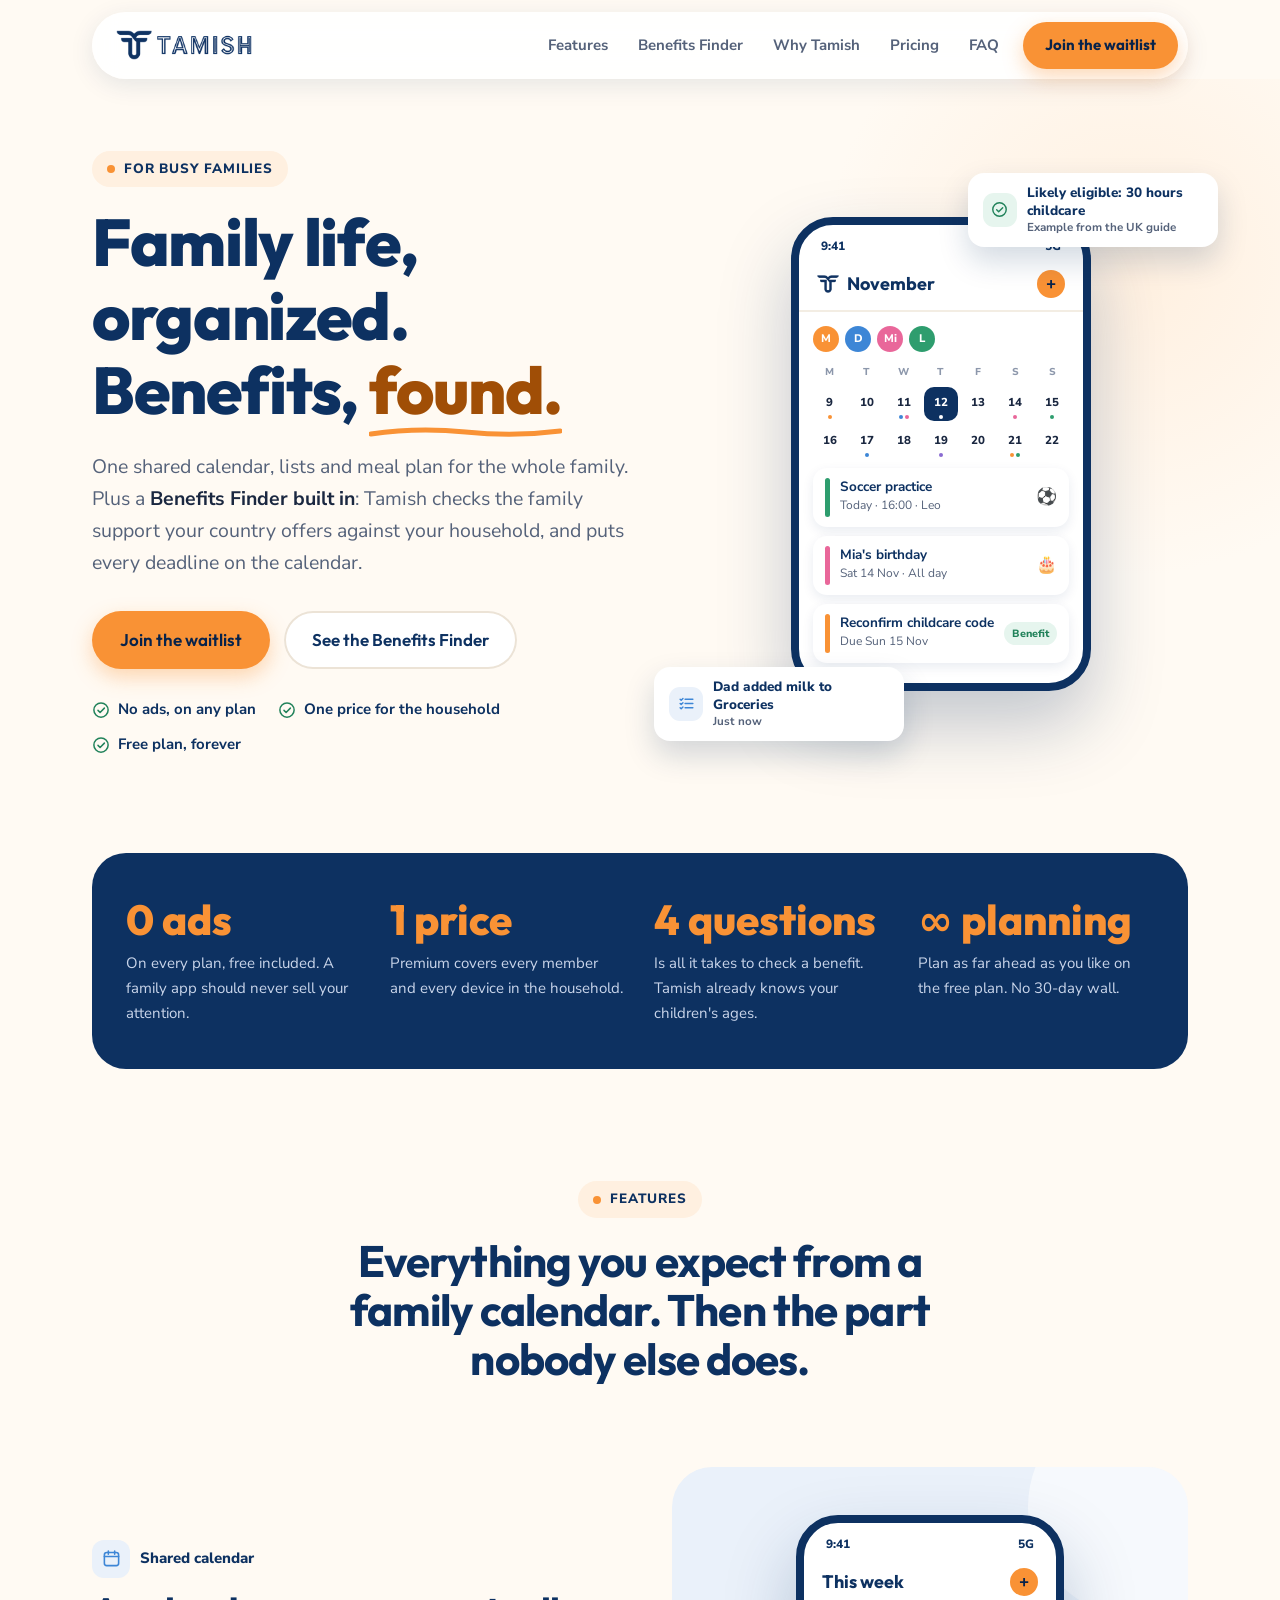
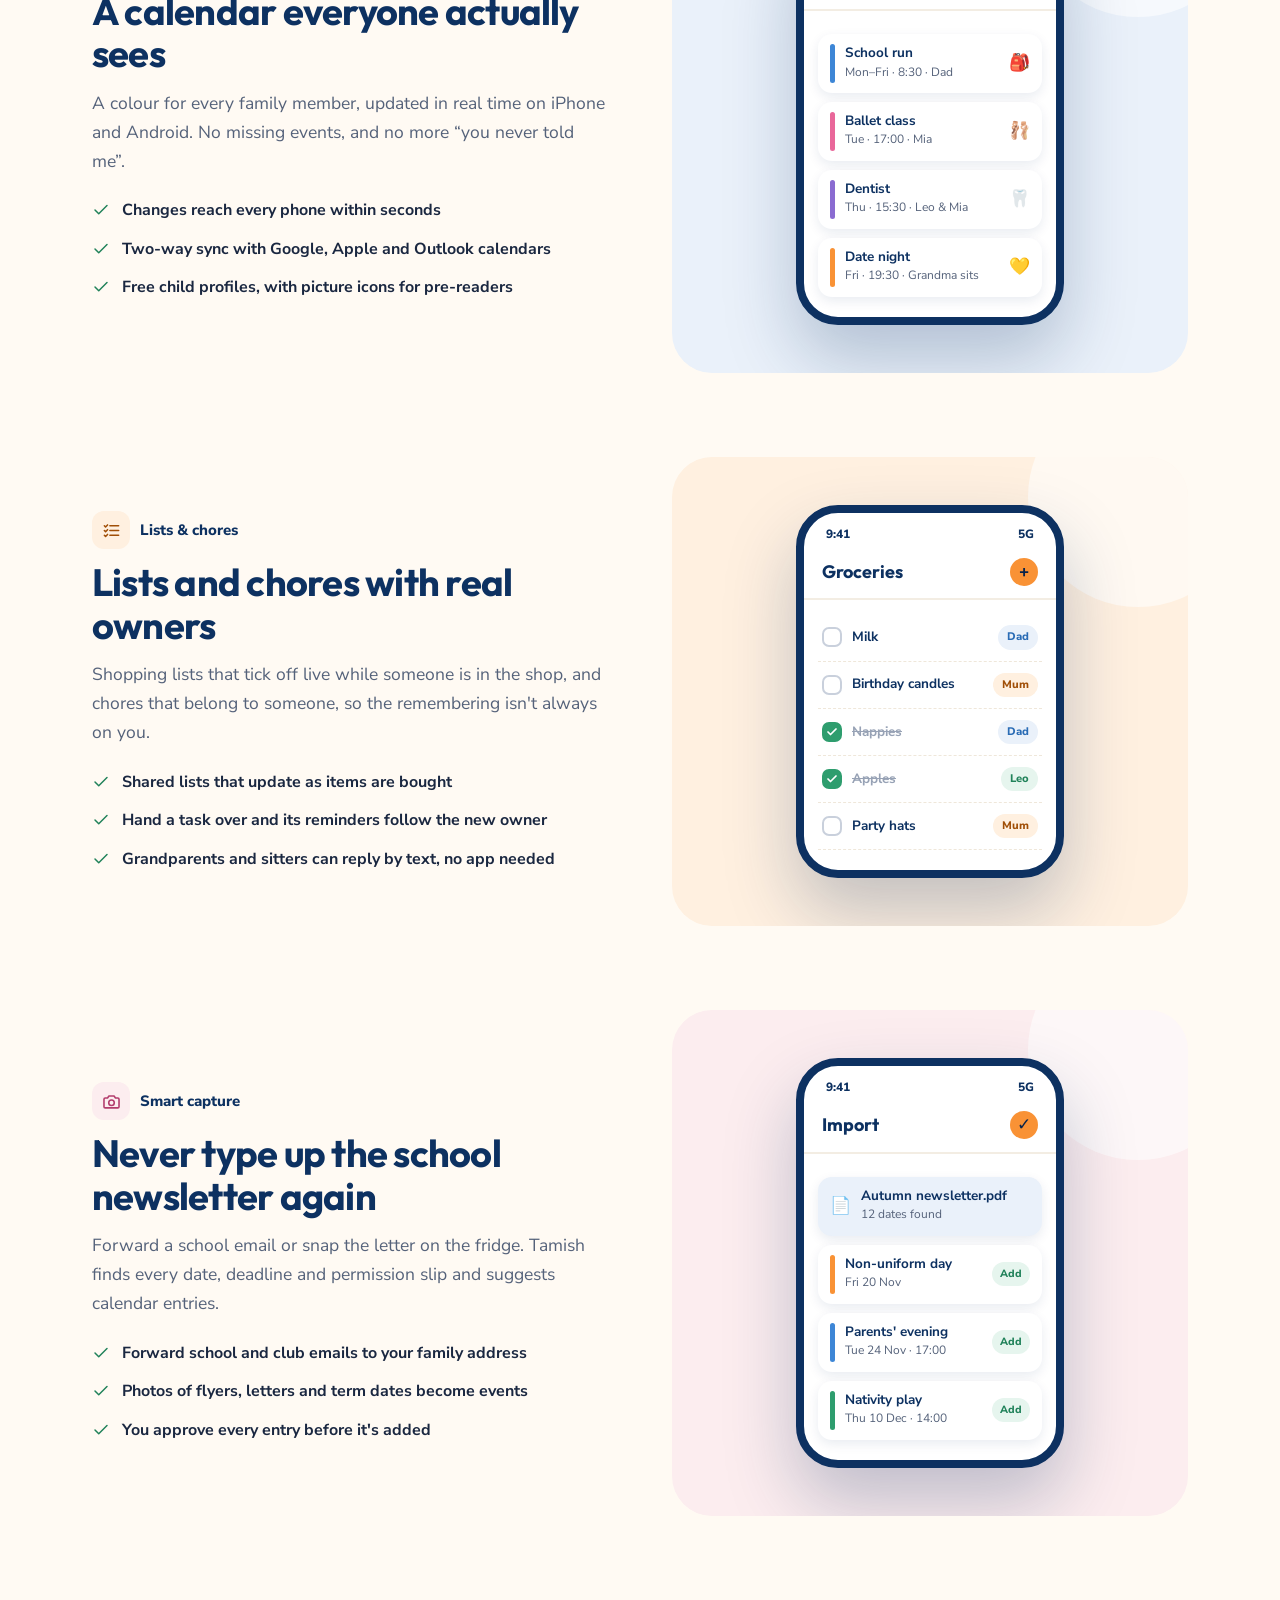
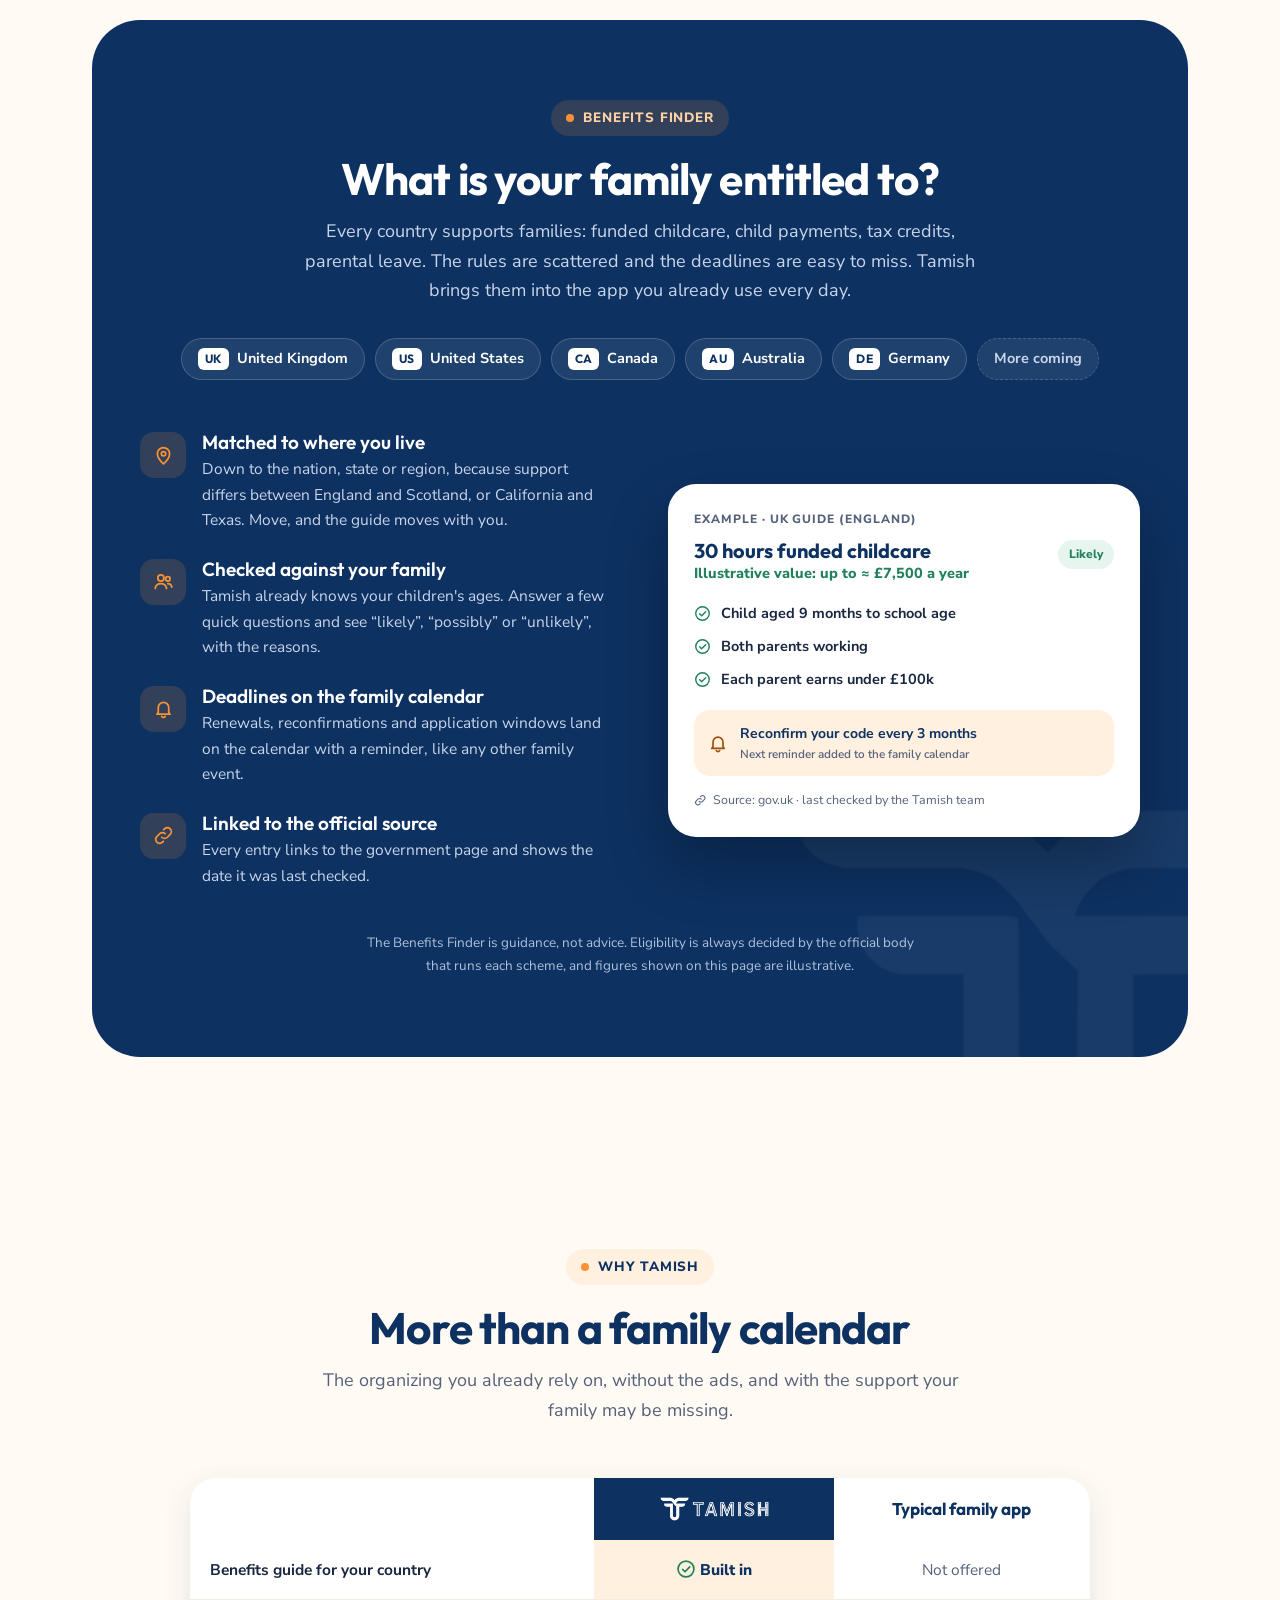
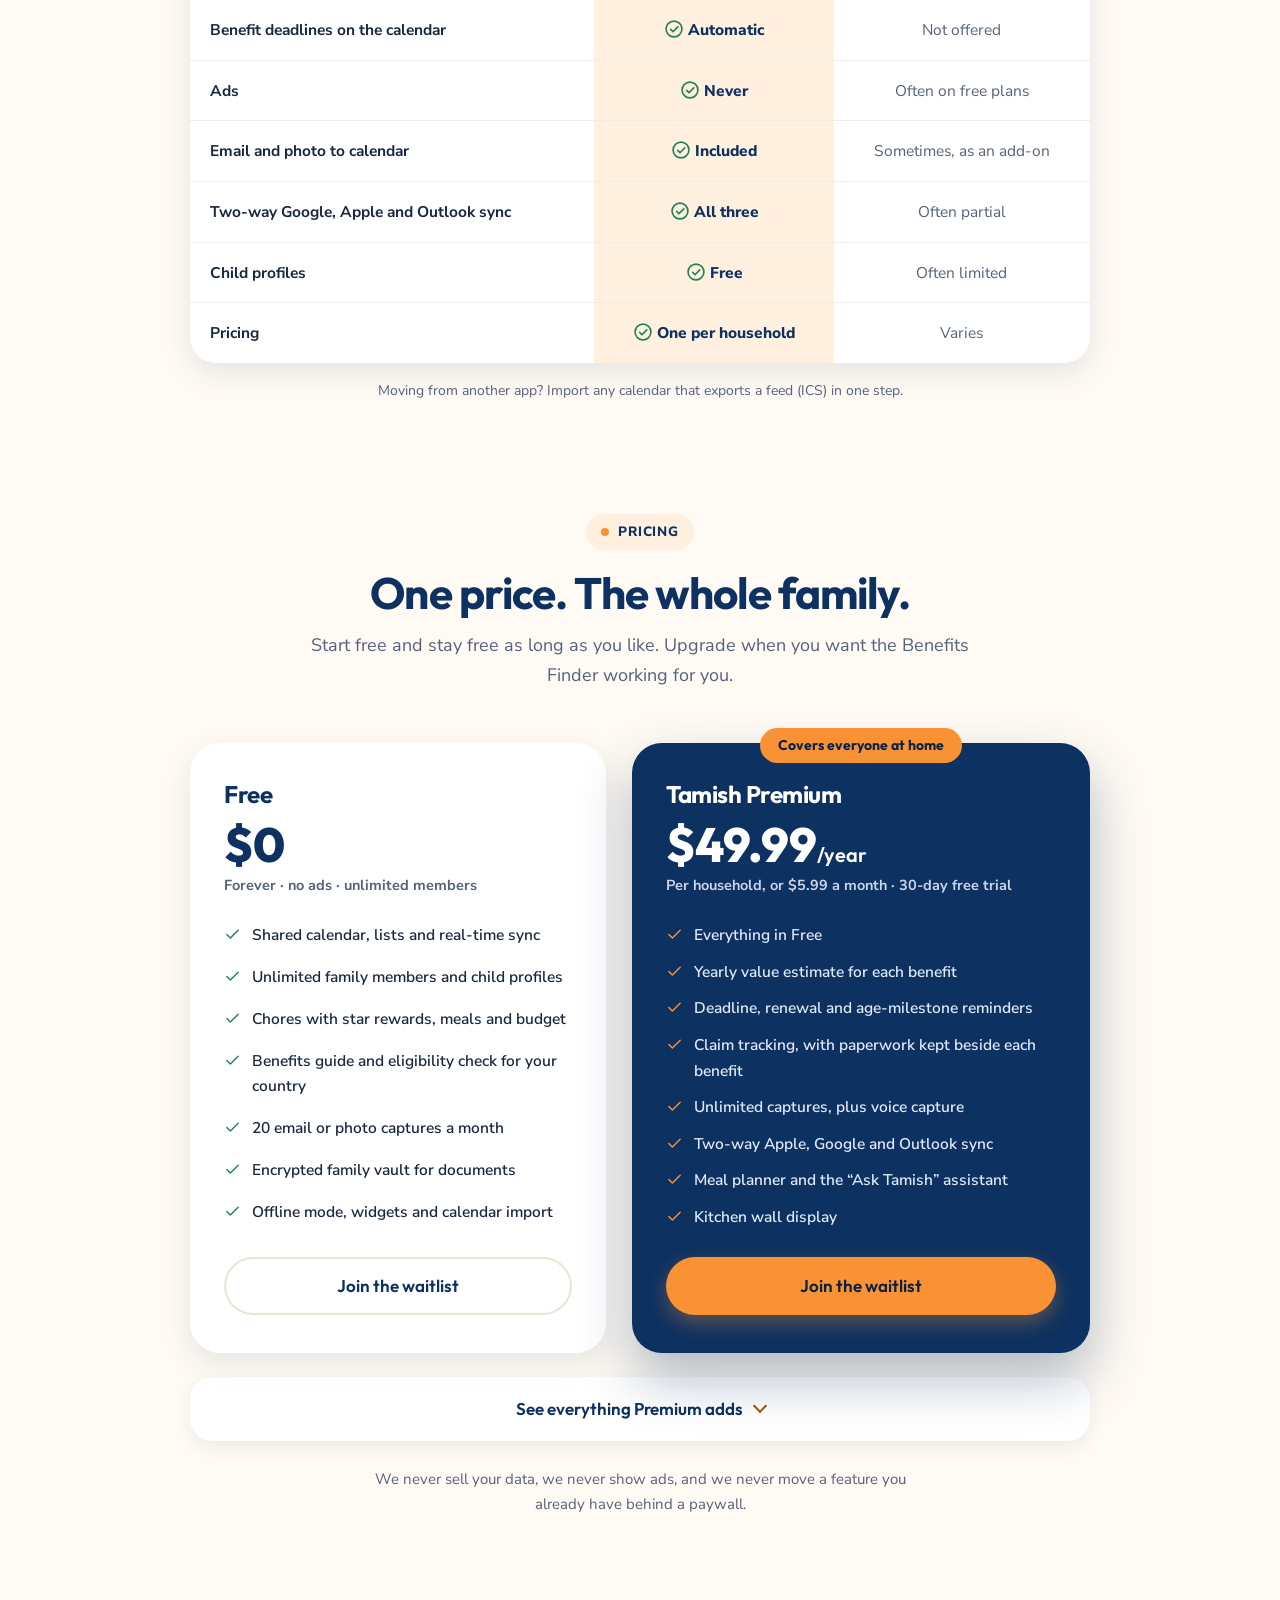
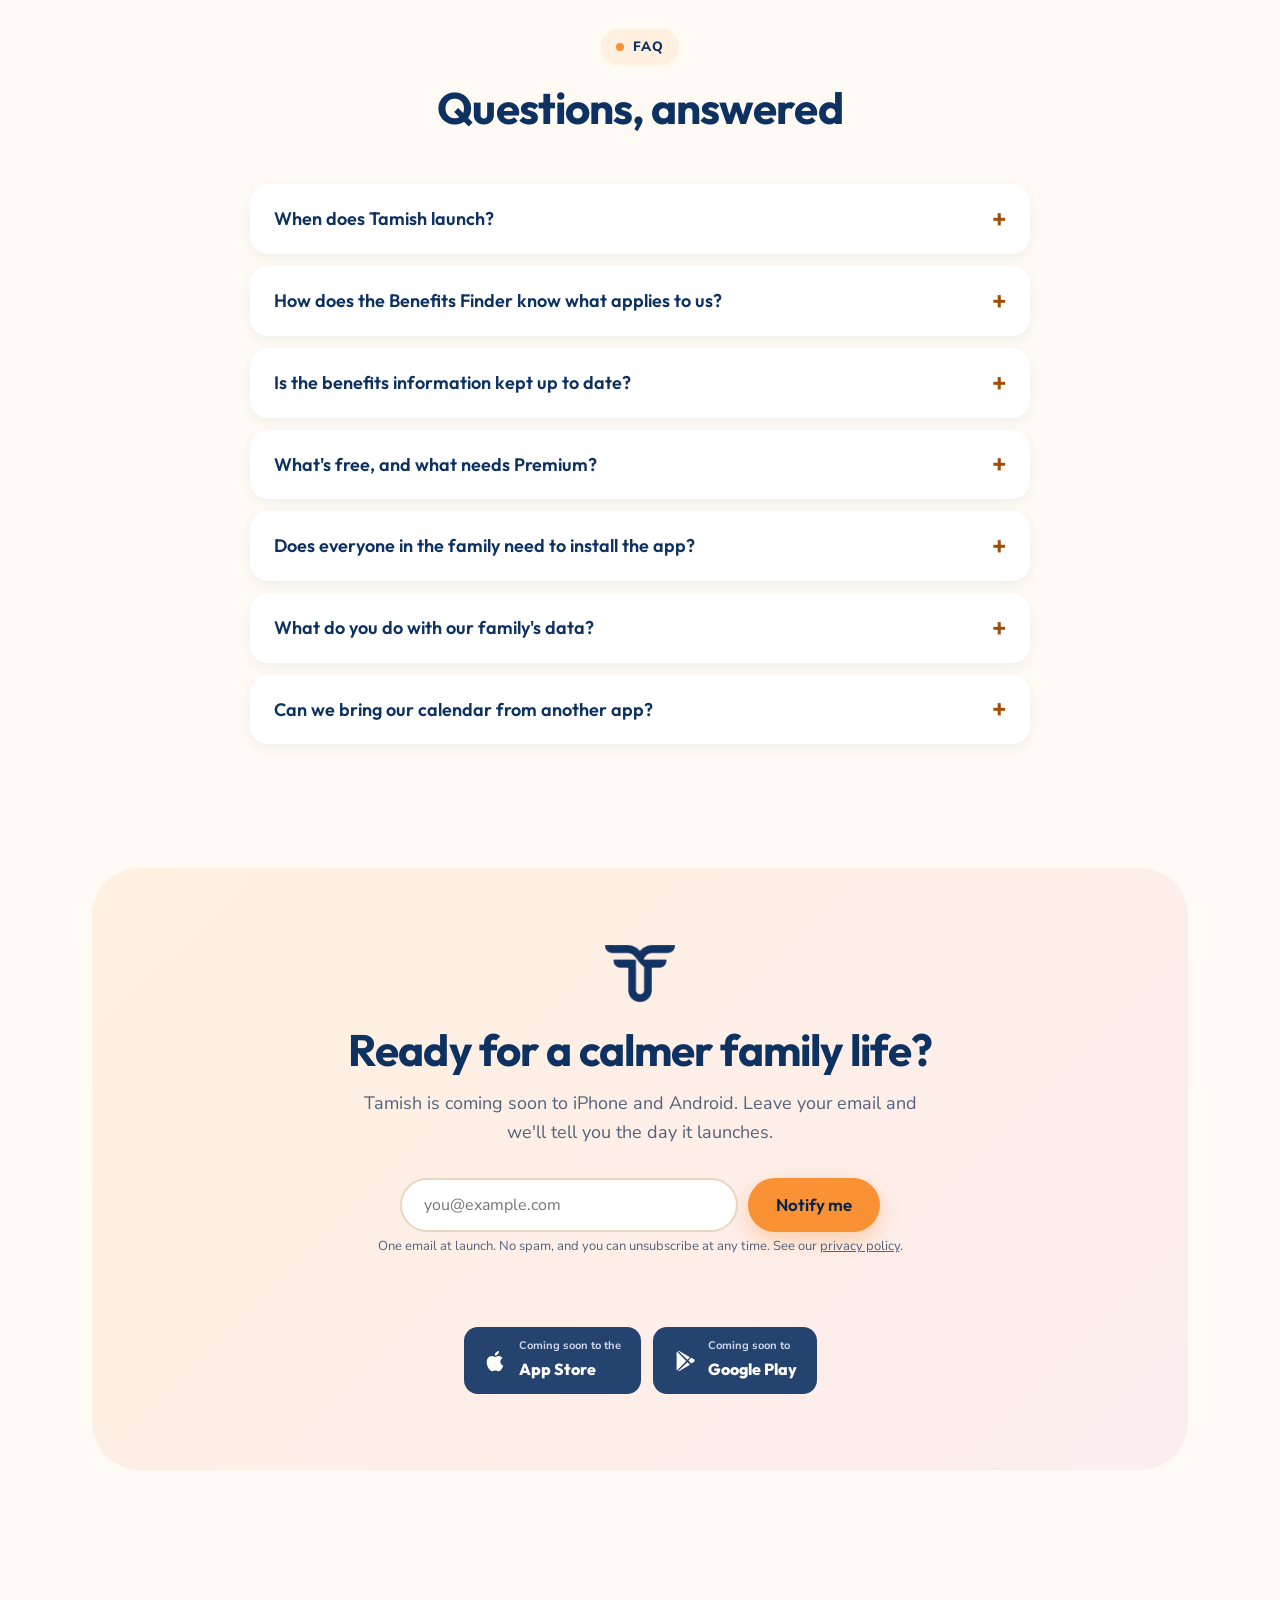
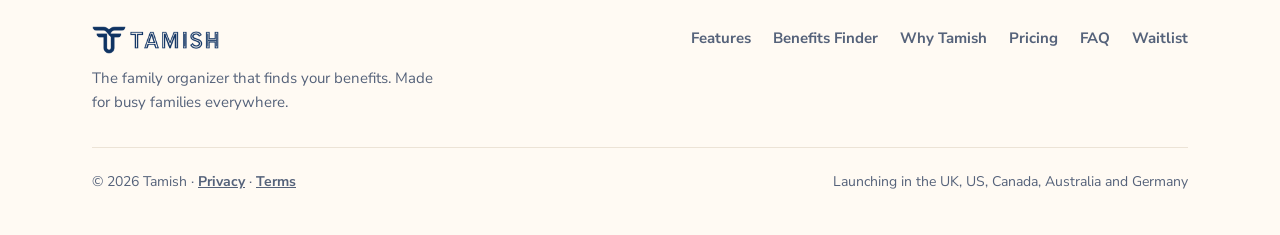
==== index.html @ a4a0cec1 "Tamish website, hosted on GitHub Pages at tamish.app Copied from Ade0605/skills (tamish/, merged in " ====
<!DOCTYPE html>
<html lang="en">
<head>
<meta charset="UTF-8">
<meta name="viewport" content="width=device-width, initial-scale=1.0">
<title>Tamish — The family organizer that finds your benefits</title>
<meta name="description" content="Tamish is the family organizer with a Benefits Finder built in: a shared calendar, lists and meals, plus a guide to the family support your country offers. No ads. One price for the whole household.">
<meta name="theme-color" content="#0D3161">
<meta property="og:type" content="website">
<meta property="og:title" content="Tamish — Family life, organized. Benefits, found.">
<meta property="og:description" content="A shared family calendar, lists and meals, plus a Benefits Finder that shows what support your family may be entitled to.">
<meta property="og:image" content="https://tamish.app/assets/og-image.png">
<meta name="twitter:card" content="summary_large_image">
<link rel="icon" type="image/png" sizes="64x64" href="assets/favicon-64.png">
<link rel="apple-touch-icon" href="assets/apple-touch-icon.png">
<link rel="preconnect" href="https://fonts.googleapis.com">
<link rel="preconnect" href="https://fonts.gstatic.com" crossorigin>
<link href="https://fonts.googleapis.com/css2?family=Outfit:wght@500;600;700;800&family=Nunito+Sans:opsz,wght@6..12,400;6..12,600;6..12,700;6..12,800&display=swap" rel="stylesheet">
<script>document.documentElement.classList.add('js')</script>
<style>
:root{
  /* Brand colours sampled from the Tamish logo files */
  --navy:#0D3161;
  --navy-deep:#08234A;
  --navy-soft:#1C4579;
  --orange:#F99235;
  --orange-hover:#FFA552;
  --orange-ink:#A04E06;     /* orange for text on light backgrounds (AA) */
  --ink:#1A2740;
  --muted:#55627A;
  --line:#ECE3D6;
  --cream:#FFFAF3;
  --peach:#FFF0E0;
  --ice:#EAF1FA;
  --rose:#FCEDEF;
  --mint:#E6F5EE;
  /* family-member colours used in the app mockups */
  --m1:#F99235; --m2:#3D86D6; --m3:#E9679A; --m4:#2E9D6E; --m5:#8A6BD1;
  --green:#21825A;
  --radius:24px;
  --shadow:0 10px 30px rgba(13,49,97,.10);
  --font-display:'Outfit',system-ui,sans-serif;
  --font-body:'Nunito Sans',system-ui,sans-serif;
}
*{margin:0;padding:0;box-sizing:border-box}
html{scroll-behavior:smooth;scroll-padding-top:96px}
body{font-family:var(--font-body);background:var(--cream);color:var(--ink);font-size:17px;line-height:1.65;overflow-x:hidden;-webkit-font-smoothing:antialiased}
h1,h2,h3{font-family:var(--font-display);color:var(--navy);line-height:1.12;letter-spacing:-.02em}
h2{font-size:clamp(30px,4vw,44px);font-weight:700}
img{max-width:100%;height:auto;display:block}
a{color:inherit}
.wrap{max-width:1140px;margin:0 auto;padding:0 22px}
section{padding:96px 0}
.sr-only{position:absolute;width:1px;height:1px;overflow:hidden;clip:rect(0 0 0 0);white-space:nowrap}
.skip{position:absolute;left:12px;top:-60px;background:var(--navy);color:#fff;padding:10px 16px;border-radius:10px;z-index:100;font-weight:800}
.skip:focus{top:12px}
.icon{width:1em;height:1em;flex:none;stroke:currentColor;fill:none;stroke-width:2;stroke-linecap:round;stroke-linejoin:round}

.eyebrow{display:inline-flex;align-items:center;gap:9px;background:var(--peach);color:var(--navy);font-weight:800;font-size:13.5px;letter-spacing:.06em;text-transform:uppercase;padding:7px 15px;border-radius:999px;margin-bottom:18px}
.eyebrow::before{content:"";width:8px;height:8px;border-radius:50%;background:var(--orange)}
.section-head{text-align:center;max-width:680px;margin:0 auto 52px}
.section-head p{color:var(--muted);margin-top:14px;font-size:18px}

.btn{display:inline-flex;align-items:center;justify-content:center;gap:9px;font-family:var(--font-display);font-weight:600;font-size:17px;padding:15px 28px;border-radius:999px;border:none;cursor:pointer;text-decoration:none;transition:transform .18s ease,box-shadow .18s ease,background .18s ease}
.btn:focus-visible,.store:focus-visible,a:focus-visible,button:focus-visible,summary:focus-visible,input:focus-visible{outline:3px solid var(--m2);outline-offset:3px}
.btn-primary{background:var(--orange);color:var(--navy-deep);box-shadow:0 8px 20px rgba(249,146,53,.35)}
.btn-primary:hover{background:var(--orange-hover);transform:translateY(-2px)}
.btn-ghost{background:#fff;color:var(--navy);box-shadow:inset 0 0 0 2px var(--line)}
.btn-ghost:hover{box-shadow:inset 0 0 0 2px var(--navy);transform:translateY(-2px)}
.btn:active{transform:translateY(0) scale(.98)}

/* ---------- NAV ---------- */
.nav{position:sticky;top:12px;z-index:50;margin:12px auto 0;max-width:1140px;padding:0 22px}
.nav-inner{background:rgba(255,255,255,.92);backdrop-filter:blur(12px);-webkit-backdrop-filter:blur(12px);border-radius:999px;padding:10px 10px 10px 24px;display:flex;align-items:center;gap:20px;box-shadow:0 6px 24px rgba(13,49,97,.10);position:relative}
.logo{display:flex;align-items:center;text-decoration:none;border-radius:8px}
.logo img{height:30px;width:auto}
.nav-links{display:flex;gap:2px;margin-left:auto;align-items:center}
.nav-links a{text-decoration:none;font-weight:700;font-size:15px;color:var(--muted);padding:9px 14px;border-radius:999px;transition:background .18s,color .18s}
.nav-links a:hover{background:var(--peach);color:var(--navy)}
.nav-links a.btn{color:var(--navy-deep);margin-left:8px;font-size:15px;padding:11px 22px}
.nav-links a.btn:hover{background:var(--orange-hover)}
.burger{display:none;background:none;border:none;cursor:pointer;padding:10px;border-radius:12px;color:var(--navy);margin-left:auto}
.burger .icon{width:26px;height:26px}

/* ---------- HERO ---------- */
.hero{padding:72px 0 96px;position:relative;overflow:hidden}
.hero::before{content:"";position:absolute;width:620px;height:620px;border-radius:50%;background:radial-gradient(circle,var(--peach) 0%,rgba(255,240,224,0) 70%);right:-160px;top:-120px;z-index:-1}
.hero .wrap{display:grid;grid-template-columns:1.05fr .95fr;gap:56px;align-items:center}
.hero h1{font-size:clamp(40px,5.6vw,66px);font-weight:800}
.hero h1 .hl{color:var(--orange-ink);position:relative;white-space:nowrap}
.hero h1 .hl svg{position:absolute;left:0;bottom:-6px;width:100%;height:12px}
.hero .lead{font-size:19.5px;color:var(--muted);margin:24px 0 32px;max-width:50ch}
.hero .lead strong{color:var(--ink)}
.hero-ctas{display:flex;gap:14px;flex-wrap:wrap}
.trust{display:flex;gap:10px 22px;flex-wrap:wrap;margin-top:28px;list-style:none}
.trust li{display:flex;align-items:center;gap:8px;font-weight:700;font-size:15px;color:var(--navy)}
.trust .icon{color:var(--green);font-size:18px}
.hero-visual{position:relative;display:flex;justify-content:center;padding:44px 0}

/* ---------- PHONE MOCKUP ---------- */
.phone{text-align:left;width:300px;max-width:100%;background:#fff;border-radius:42px;border:8px solid var(--navy);box-shadow:0 34px 70px rgba(13,49,97,.25);overflow:hidden;position:relative}
.phone .statusbar{display:flex;justify-content:space-between;padding:12px 22px 4px;font-size:12px;font-weight:800;color:var(--navy)}
.phone .apphead{display:flex;align-items:center;justify-content:space-between;padding:8px 18px 12px;border-bottom:2px solid #F3EDE3}
.phone .apphead .title{font-family:var(--font-display);font-weight:700;font-size:18px;color:var(--navy);display:flex;align-items:center;gap:8px}
.phone .apphead .title img{height:18px;width:auto}
.phone .apphead .act{width:28px;height:28px;border-radius:50%;background:var(--orange);color:var(--navy-deep);display:grid;place-items:center;font-weight:800}
.phone .body{padding:14px 14px 20px}
.avatars{display:flex;gap:6px;margin-bottom:12px}
.avatars span{width:26px;height:26px;border-radius:50%;display:grid;place-items:center;color:#fff;font-size:11px;font-weight:800}
.mini-month{display:grid;grid-template-columns:repeat(7,1fr);gap:4px;text-align:center;font-size:11.5px;font-weight:800}
.mini-month .dow{font-size:10px;color:#8C97AB;padding-bottom:2px}
.mini-month .day{padding:6px 0 9px;border-radius:10px;position:relative;color:var(--ink)}
.mini-month .day.today{background:var(--navy);color:#fff}
.mini-month .dots{position:absolute;bottom:2px;left:50%;transform:translateX(-50%);display:flex;gap:2px}
.mini-month .dots i{width:4px;height:4px;border-radius:50%;display:block}
.event{display:flex;align-items:center;gap:10px;background:#fff;border-radius:14px;padding:10px 12px;margin-top:9px;box-shadow:0 4px 12px rgba(13,49,97,.09);font-size:13px}
.event .bar{width:5px;align-self:stretch;border-radius:4px;flex:none}
.event b{display:block;color:var(--navy);font-size:13.5px;line-height:1.3}
.event span{color:var(--muted);font-size:12px}
.event .end{margin-left:auto;font-size:17px}
.event .tag{margin-left:auto;font-size:10.5px;font-weight:800;padding:3px 8px;border-radius:999px;background:var(--mint);color:var(--green);white-space:nowrap}
.float-card{position:absolute;background:#fff;border-radius:16px;padding:11px 15px;box-shadow:0 14px 30px rgba(13,49,97,.18);font-size:13.5px;font-weight:800;color:var(--navy);display:flex;gap:10px;align-items:center;animation:bob 6s ease-in-out infinite;max-width:250px;line-height:1.35;text-align:left;z-index:2}
.float-card small{display:block;font-weight:700;color:var(--muted);font-size:11.5px}
.float-card .badge-ic{width:34px;height:34px;border-radius:11px;display:grid;place-items:center;flex:none;font-size:17px}
@keyframes bob{0%,100%{transform:translateY(0)}50%{transform:translateY(-10px)}}

/* ---------- PROMISES STRIP ---------- */
.promises{background:var(--navy);border-radius:34px;color:#fff;padding:44px 34px;display:grid;grid-template-columns:repeat(4,1fr);gap:28px}
.promises .num{font-family:var(--font-display);font-size:clamp(30px,3.6vw,42px);font-weight:800;color:var(--orange);line-height:1.1}
.promises .lbl{font-size:15px;color:#C9D5EA;margin-top:8px}

/* ---------- FEATURE ROWS ---------- */
.feat-row{display:grid;grid-template-columns:1fr 1fr;gap:64px;align-items:center;margin:84px 0}
.feat-row:first-of-type{margin-top:0}
.feat-row:last-child{margin-bottom:0}
.feat-row.flip .feat-visual{order:2}
.feat-copy .kicker{display:inline-flex;align-items:center;gap:10px;font-weight:800;color:var(--navy);font-size:15px;margin-bottom:12px}
.feat-copy .kicker .ic{width:38px;height:38px;border-radius:12px;display:grid;place-items:center;font-size:19px}
.feat-copy h3{font-size:clamp(27px,3.3vw,38px);font-weight:700;margin-bottom:14px}
.feat-copy p{color:var(--muted);max-width:48ch;font-size:17.5px}
.ticks{margin-top:22px;display:grid;gap:12px;list-style:none}
.ticks li{display:flex;gap:12px;align-items:flex-start;font-weight:700;color:var(--ink);font-size:16px}
.ticks li .icon{margin-top:4px;color:var(--green);font-size:18px}
.feat-visual{display:flex;justify-content:center}
.band{border-radius:40px;padding:48px 26px;width:100%;display:flex;justify-content:center;position:relative;overflow:hidden}
.band.ice{background:var(--ice)} .band.peach{background:var(--peach)} .band.rose{background:var(--rose)}
.band::after{content:"";position:absolute;width:220px;height:220px;border-radius:50%;background:rgba(255,255,255,.6);top:-70px;right:-60px}
.band .phone{width:268px;z-index:1}

.todo{display:flex;align-items:center;gap:10px;padding:11px 4px;border-bottom:1.5px dashed #EFE7DA;font-size:13.5px;font-weight:700;color:var(--navy)}
.todo .box{flex:none;width:20px;height:20px;border-radius:7px;border:2.5px solid #C9D0DC;display:grid;place-items:center;color:#fff}
.todo .box .icon{font-size:12px;stroke-width:3.5}
.todo.done .box{background:var(--m4);border-color:var(--m4)}
.todo.done span.t{text-decoration:line-through;color:#97A2B5}
.todo .who{margin-left:auto;font-size:11px;padding:3px 9px;border-radius:999px;font-weight:800}

/* ---------- BENEFITS SPOTLIGHT ---------- */
.spotlight{background:var(--navy);border-radius:48px;padding:80px 48px;color:#fff;position:relative;overflow:hidden}
.spotlight::before{content:"";position:absolute;inset:auto -120px -220px auto;width:520px;height:520px;background:url(assets/tamish-mark-white.png) center/contain no-repeat;opacity:.05;pointer-events:none}
.spotlight h2{color:#fff}
.spotlight .eyebrow{background:rgba(249,146,53,.16);color:#FFD2A6}
.spotlight .section-head p{color:#C9D5EA}
.countries{display:flex;gap:10px;justify-content:center;flex-wrap:wrap;margin:-20px 0 52px;list-style:none}
.countries li{background:rgba(255,255,255,.08);border:1.5px solid rgba(255,255,255,.18);padding:8px 16px;border-radius:999px;font-weight:700;font-size:14.5px;display:flex;gap:8px;align-items:center}
.countries li b{font-family:var(--font-display);font-size:12px;background:#fff;color:var(--navy);padding:1px 7px;border-radius:6px;letter-spacing:.04em}
.countries li.more{border-style:dashed;color:#C9D5EA}
.spot-grid{display:grid;grid-template-columns:1fr 1fr;gap:56px;align-items:center;max-width:1000px;margin:0 auto;position:relative}
.spot-list{display:grid;gap:26px;list-style:none}
.spot-list li{display:flex;gap:16px;align-items:flex-start}
.spot-list .n{flex:none;width:46px;height:46px;border-radius:14px;background:rgba(249,146,53,.16);color:var(--orange);display:grid;place-items:center;font-size:21px}
.spot-list h3{color:#fff;font-size:19px;font-weight:600;letter-spacing:0}
.spot-list p{color:#C9D5EA;font-size:15.5px;margin-top:3px}

.check-card{background:#fff;color:var(--ink);border-radius:28px;padding:26px;box-shadow:0 28px 60px rgba(0,0,0,.28)}
.check-card .label{font-size:12px;font-weight:800;letter-spacing:.08em;text-transform:uppercase;color:var(--muted)}
.check-card .head{display:flex;align-items:flex-start;gap:12px;margin-top:10px}
.check-card .head h3{font-size:20px;letter-spacing:0}
.check-card .head .val{color:var(--green);font-weight:800;font-size:14.5px}
.check-card .pill{margin-left:auto;background:var(--mint);color:var(--green);font-weight:800;font-size:12px;padding:5px 11px;border-radius:999px;white-space:nowrap}
.check-card ul{list-style:none;margin-top:16px;display:grid;gap:9px}
.check-card li{display:flex;gap:10px;align-items:center;font-size:14.5px;font-weight:700}
.check-card li .icon{color:var(--green);font-size:17px}
.check-card .reminder{margin-top:18px;background:var(--peach);border-radius:16px;padding:12px 14px;display:flex;gap:12px;align-items:center;font-size:14px;font-weight:700;color:var(--navy)}
.check-card .reminder .icon{font-size:20px;color:var(--orange-ink)}
.check-card .reminder small{display:block;color:var(--muted);font-weight:600}
.check-card .src{margin-top:14px;font-size:12.5px;color:var(--muted);display:flex;gap:6px;align-items:center}
.disclaimer{text-align:center;color:#AFC0DB;font-size:13.5px;margin-top:44px;max-width:70ch;margin-left:auto;margin-right:auto}

/* ---------- COMPARE ---------- */
.compare-wrap{max-width:900px;margin:0 auto;border-radius:26px;box-shadow:var(--shadow);background:#fff;overflow:hidden}
.compare-table{width:100%;border-collapse:collapse;font-size:15.5px}
.compare-table th,.compare-table td{padding:17px 20px;text-align:center;border-bottom:1.5px solid #F3EDE3}
.compare-table thead th{font-family:var(--font-display);font-size:17px;color:var(--navy);font-weight:700}
.compare-table th[scope=row]{text-align:left;font-weight:700;color:var(--ink)}
.compare-table tr:last-child th,.compare-table tr:last-child td{border-bottom:none}
.compare-table .us{background:var(--peach);font-weight:800;color:var(--navy)}
.compare-table thead .us{background:var(--navy);color:#fff}
.compare-table thead .us img{height:24px;width:auto;margin:0 auto}
.compare-table .yes .icon{color:var(--green);font-size:20px;vertical-align:-4px;margin-right:4px}
.compare-table .typ{color:var(--muted)}
.legend-note{font-size:14px;color:var(--muted);margin-top:16px;text-align:center}

/* ---------- PRICING ---------- */
.price-grid{display:grid;grid-template-columns:1fr 1.1fr;gap:26px;max-width:900px;margin:0 auto;align-items:stretch}
.price-card{background:#fff;border-radius:30px;padding:38px 34px;box-shadow:var(--shadow);display:flex;flex-direction:column}
.price-card h3{font-size:24px;font-weight:700}
.price-card .amount{font-family:var(--font-display);font-size:48px;font-weight:800;color:var(--navy);margin:10px 0 0;line-height:1.1}
.price-card .amount small{font-size:20px;font-weight:600}
.price-card .per{font-size:14.5px;color:var(--muted);font-weight:700;margin-top:4px}
.price-card ul{margin:24px 0 28px;display:grid;gap:11px;flex:1;list-style:none}
.price-card li{display:flex;gap:11px;font-size:15.5px;font-weight:600;align-items:flex-start}
.price-card li .icon{margin-top:4px;color:var(--green);font-size:17px}
.price-card.pro{background:var(--navy);color:#fff;position:relative;box-shadow:0 26px 54px rgba(13,49,97,.32)}
.price-card.pro h3,.price-card.pro .amount{color:#fff}
.price-card.pro .per{color:#C9D5EA}
.price-card.pro li{color:#E1E9F6}
.price-card.pro li .icon{color:var(--orange)}
.price-card .ribbon{position:absolute;top:-15px;left:50%;transform:translateX(-50%);background:var(--orange);color:var(--navy-deep);font-family:var(--font-display);font-weight:700;font-size:14px;padding:6px 18px;border-radius:999px;white-space:nowrap}
.price-note{text-align:center;color:var(--muted);font-size:15px;margin-top:26px;max-width:62ch;margin-left:auto;margin-right:auto}
.full-list{max-width:900px;margin:24px auto 0;background:#fff;border-radius:22px;box-shadow:0 6px 18px rgba(13,49,97,.07);overflow:hidden}
.full-list summary{cursor:pointer;list-style:none;text-align:center;padding:18px 22px;font-family:var(--font-display);font-weight:600;font-size:17px;color:var(--navy)}
.full-list summary::-webkit-details-marker{display:none}
.full-list summary::after{content:"";display:inline-block;width:8px;height:8px;border-right:2.5px solid var(--orange-ink);border-bottom:2.5px solid var(--orange-ink);transform:rotate(45deg);margin-left:12px;vertical-align:4px;transition:transform .2s}
.full-list[open] summary::after{transform:rotate(-135deg);vertical-align:0}
.full-list ul{list-style:none;display:grid;grid-template-columns:1fr 1fr;gap:10px 30px;padding:4px 34px 30px;font-size:15px;font-weight:600}
.full-list li{display:flex;gap:10px;align-items:flex-start}
.full-list li .icon{margin-top:4px;color:var(--green)}

/* ---------- FAQ ---------- */
.faq{max-width:780px;margin:0 auto}
.faq details{background:#fff;border-radius:18px;margin-bottom:12px;box-shadow:0 4px 12px rgba(13,49,97,.06)}
.faq summary{cursor:pointer;list-style:none;padding:20px 24px;font-family:var(--font-display);font-weight:600;font-size:18px;color:var(--navy);display:flex;justify-content:space-between;align-items:center;gap:16px;border-radius:18px}
.faq summary::-webkit-details-marker{display:none}
.faq summary::after{content:"+";font-size:26px;line-height:1;color:var(--orange-ink);transition:transform .2s;flex:none}
.faq details[open] summary::after{transform:rotate(45deg)}
.faq details p{padding:0 24px 22px;color:var(--muted);font-size:16px}

/* ---------- WAITLIST ---------- */
.cta{background:linear-gradient(135deg,var(--peach),var(--rose));border-radius:48px;padding:76px 30px;text-align:center;position:relative;overflow:hidden}
.cta .mark{width:72px;height:auto;margin:0 auto 22px}
.cta p.sub{color:var(--muted);max-width:52ch;margin:14px auto 0;font-size:18px}
.waitlist{max-width:480px;margin:30px auto 0;display:flex;gap:10px}
.waitlist input{flex:1;border:2.5px solid #E7D7C2;border-radius:999px;padding:14px 22px;font-family:var(--font-body);font-size:16px;color:var(--ink);background:#fff;min-width:0}
.waitlist input:focus{border-color:var(--navy);outline:none}
.waitlist button{flex:none}
.waitlist button[disabled]{opacity:.7;cursor:progress}
.form-msg{margin-top:14px;font-weight:700;font-size:15.5px;min-height:26px}
.form-msg.ok{color:var(--green)} .form-msg.err{color:#B3261E} .form-msg.info{color:var(--navy)}
.consent{font-size:13px;color:var(--muted);margin-top:4px}
.stores{display:flex;gap:12px;justify-content:center;flex-wrap:wrap;margin-top:30px}
.store{display:inline-flex;align-items:center;gap:11px;background:var(--navy);color:#fff;border-radius:14px;padding:10px 20px;text-align:left;opacity:.9}
.store svg{width:24px;height:24px;fill:#fff}
.store small{display:block;font-size:11px;font-weight:700;color:#C9D5EA}
.store b{font-size:16px;font-weight:800;font-family:var(--font-display)}

/* ---------- FOOTER ---------- */
footer{padding:60px 0 42px;color:var(--muted);font-size:15px}
.foot-grid{display:flex;justify-content:space-between;gap:30px;flex-wrap:wrap;align-items:flex-start}
.foot-grid img{height:28px;width:auto}
.foot-links{display:flex;gap:6px 22px;flex-wrap:wrap;list-style:none}
.foot-links a{text-decoration:none;font-weight:700}
.foot-links a:hover{color:var(--navy)}
.foot-bottom a{color:inherit;font-weight:700}
.foot-bottom a:hover{color:var(--navy)}
.foot-bottom{margin-top:32px;padding-top:22px;border-top:1.5px solid var(--line);display:flex;justify-content:space-between;gap:14px;flex-wrap:wrap;font-size:14px}

/* ---------- REVEAL (only when JS runs) ---------- */
.js .reveal{opacity:0;transform:translateY(24px);transition:opacity .6s ease,transform .6s ease}
.js .reveal.in{opacity:1;transform:none}
@media (prefers-reduced-motion:reduce){
  html{scroll-behavior:auto}
  .js .reveal{opacity:1;transform:none;transition:none}
  .float-card{animation:none}
  *{transition-duration:.01ms!important}
}

/* ---------- RESPONSIVE ---------- */
@media (max-width:980px){
  .hero .wrap{grid-template-columns:1fr;text-align:center}
  .hero .lead{margin-left:auto;margin-right:auto}
  .hero-ctas,.trust{justify-content:center}
  .feat-row{grid-template-columns:1fr;gap:36px;margin:64px 0}
  .feat-row.flip .feat-visual{order:0}
  .feat-copy{text-align:center}
  .feat-copy p{margin:0 auto}
  .ticks{max-width:440px;margin:22px auto 0;text-align:left}
  .spot-grid{grid-template-columns:1fr;gap:44px}
  .spotlight{padding:64px 26px}
  .price-grid{grid-template-columns:1fr;max-width:480px}
  .promises{grid-template-columns:1fr 1fr}
}
@media (max-width:760px){
  .burger{display:block}
  .nav-inner{padding:8px 8px 8px 20px}
  .nav-links{display:none;position:absolute;top:calc(100% + 10px);left:0;right:0;background:#fff;border-radius:24px;flex-direction:column;padding:14px;box-shadow:0 18px 40px rgba(13,49,97,.18);align-items:stretch;text-align:center}
  .nav-links.open{display:flex}
  .nav-links a{padding:13px}
  .nav-links a.btn{margin:6px 0 0}
  section{padding:68px 0}
  .hero{padding:44px 0 64px}
  .hero-visual{flex-direction:column;align-items:center;gap:12px}
  .float-card{position:static;animation:none;max-width:300px;width:100%}
  .float-card.top{order:-1}
  .promises{grid-template-columns:1fr;text-align:center;padding:38px 24px}
  .spotlight,.cta{border-radius:32px}
  .compare-table{font-size:14px}
  .compare-table th,.compare-table td{padding:14px 10px}
  .full-list ul{grid-template-columns:1fr;padding:4px 22px 26px}
  .waitlist{flex-direction:column}
  .waitlist button{width:100%}
}
</style>
</head>
<body>

<!-- Icon sprite (simple stroke icons, drawn for this site) -->
<svg width="0" height="0" style="position:absolute" aria-hidden="true">
  <symbol id="i-check" viewBox="0 0 24 24"><path d="M20 6 9 17l-5-5"/></symbol>
  <symbol id="i-check-circle" viewBox="0 0 24 24"><circle cx="12" cy="12" r="9.5"/><path d="m8 12.5 2.8 2.8L16.5 9.5"/></symbol>
  <symbol id="i-calendar" viewBox="0 0 24 24"><rect x="3" y="4.5" width="18" height="16.5" rx="3"/><path d="M3 9.5h18M8 2.5v4M16 2.5v4"/></symbol>
  <symbol id="i-list" viewBox="0 0 24 24"><path d="M10 6h11M10 12h11M10 18h11"/><path d="m3 6 1.5 1.5L7 5M3 12l1.5 1.5L7 11M3 18l1.5 1.5L7 17"/></symbol>
  <symbol id="i-camera" viewBox="0 0 24 24"><path d="M4 7.5h3l1.8-2.5h6.4L17 7.5h3a1.5 1.5 0 0 1 1.5 1.5v9.5A1.5 1.5 0 0 1 20 20H4a1.5 1.5 0 0 1-1.5-1.5V9A1.5 1.5 0 0 1 4 7.5Z"/><circle cx="12" cy="13.5" r="3.5"/></symbol>
  <symbol id="i-pin" viewBox="0 0 24 24"><path d="M12 21.5s-7-6.2-7-11.5a7 7 0 0 1 14 0c0 5.3-7 11.5-7 11.5Z"/><circle cx="12" cy="10" r="2.5"/></symbol>
  <symbol id="i-users" viewBox="0 0 24 24"><circle cx="9" cy="8" r="3.5"/><path d="M2.5 20c.6-3.6 3.2-5.5 6.5-5.5s5.9 1.9 6.5 5.5"/><circle cx="17" cy="9" r="2.5"/><path d="M17 14.5c2.4 0 4 1.4 4.5 4"/></symbol>
  <symbol id="i-bell" viewBox="0 0 24 24"><path d="M6 16.5V11a6 6 0 0 1 12 0v5.5l1.5 2H4.5Z"/><path d="M10 21a2.2 2.2 0 0 0 4 0"/></symbol>
  <symbol id="i-shield" viewBox="0 0 24 24"><path d="M12 2.5 4.5 5.5v6c0 4.6 3.1 8.3 7.5 10 4.4-1.7 7.5-5.4 7.5-10v-6Z"/><path d="m8.8 12 2.3 2.3 4.2-4.3"/></symbol>
  <symbol id="i-sync" viewBox="0 0 24 24"><path d="M20 11a8 8 0 0 0-14.3-4.5L4 8.5M4 13a8 8 0 0 0 14.3 4.5L20 15.5"/><path d="M4 3.5v5h5M20 20.5v-5h-5"/></symbol>
  <symbol id="i-ban" viewBox="0 0 24 24"><circle cx="12" cy="12" r="9.5"/><path d="m5.3 5.3 13.4 13.4"/></symbol>
  <symbol id="i-link" viewBox="0 0 24 24"><path d="M10 14a4.5 4.5 0 0 0 6.4 0l3.2-3.2a4.5 4.5 0 0 0-6.4-6.4l-1 1"/><path d="M14 10a4.5 4.5 0 0 0-6.4 0l-3.2 3.2a4.5 4.5 0 0 0 6.4 6.4l1-1"/></symbol>
  <symbol id="i-menu" viewBox="0 0 24 24"><path d="M4 7h16M4 12h16M4 17h16"/></symbol>
  <symbol id="i-close" viewBox="0 0 24 24"><path d="M6 6l12 12M18 6 6 18"/></symbol>
  <symbol id="i-calc" viewBox="0 0 24 24"><rect x="4.5" y="2.5" width="15" height="19" rx="2.5"/><path d="M8 7h8M8 12h.01M12 12h.01M16 12h.01M8 16h.01M12 16h.01M16 16h.01"/></symbol>
</svg>

<a class="skip" href="#main">Skip to content</a>

<!-- ================= NAV ================= -->
<nav class="nav" aria-label="Main">
  <div class="nav-inner">
    <a class="logo" href="#top"><img src="assets/tamish-wordmark-navy.png" alt="Tamish home" width="800" height="176"></a>
    <button class="burger" id="burger" aria-label="Open menu" aria-expanded="false" aria-controls="navLinks"><svg class="icon"><use href="#i-menu"/></svg></button>
    <div class="nav-links" id="navLinks">
      <a href="#features">Features</a>
      <a href="#benefits">Benefits Finder</a>
      <a href="#compare">Why Tamish</a>
      <a href="#pricing">Pricing</a>
      <a href="#faq">FAQ</a>
      <a href="#waitlist" class="btn btn-primary">Join the waitlist</a>
    </div>
  </div>
</nav>

<main id="main">
<!-- ================= HERO ================= -->
<header class="hero" id="top">
  <div class="wrap">
    <div class="reveal">
      <span class="eyebrow">For busy families</span>
      <h1>Family life, organized. Benefits,
        <span class="hl">found.<svg viewBox="0 0 200 12" preserveAspectRatio="none" aria-hidden="true"><path d="M2 9 Q 50 2 100 7 T 198 6" stroke="#F99235" stroke-width="5" fill="none" stroke-linecap="round"/></svg></span></h1>
      <p class="lead">One shared calendar, lists and meal plan for the whole family. Plus a <strong>Benefits Finder built in</strong>: Tamish checks the family support your country offers against your household, and puts every deadline on the calendar.</p>
      <div class="hero-ctas">
        <a href="#waitlist" class="btn btn-primary">Join the waitlist</a>
        <a href="#benefits" class="btn btn-ghost">See the Benefits Finder</a>
      </div>
      <ul class="trust">
        <li><svg class="icon"><use href="#i-check-circle"/></svg>No ads, on any plan</li>
        <li><svg class="icon"><use href="#i-check-circle"/></svg>One price for the household</li>
        <li><svg class="icon"><use href="#i-check-circle"/></svg>Free plan, forever</li>
      </ul>
    </div>

    <div class="hero-visual reveal">
      <div class="phone" role="img" aria-label="The Tamish app showing a shared family calendar for November 2026, with soccer practice today, Mia's birthday on Saturday and a childcare reconfirmation due in three days">
        <div class="statusbar" aria-hidden="true"><span>9:41</span><span>5G</span></div>
        <div class="apphead" aria-hidden="true">
          <span class="title"><img src="assets/tamish-mark-navy.png" alt="">November</span>
          <span class="act">+</span>
        </div>
        <div class="body" aria-hidden="true">
          <div class="avatars">
            <span style="background:var(--m1)">M</span><span style="background:var(--m2)">D</span><span style="background:var(--m3)">Mi</span><span style="background:var(--m4)">L</span>
          </div>
          <div class="mini-month">
            <span class="dow">M</span><span class="dow">T</span><span class="dow">W</span><span class="dow">T</span><span class="dow">F</span><span class="dow">S</span><span class="dow">S</span>
            <span class="day">9<span class="dots"><i style="background:var(--m1)"></i></span></span>
            <span class="day">10</span>
            <span class="day">11<span class="dots"><i style="background:var(--m2)"></i><i style="background:var(--m3)"></i></span></span>
            <span class="day today">12<span class="dots"><i style="background:#fff"></i></span></span>
            <span class="day">13</span>
            <span class="day">14<span class="dots"><i style="background:var(--m3)"></i></span></span>
            <span class="day">15<span class="dots"><i style="background:var(--m4)"></i></span></span>
            <span class="day">16</span>
            <span class="day">17<span class="dots"><i style="background:var(--m2)"></i></span></span>
            <span class="day">18</span>
            <span class="day">19<span class="dots"><i style="background:var(--m5)"></i></span></span>
            <span class="day">20</span>
            <span class="day">21<span class="dots"><i style="background:var(--m1)"></i><i style="background:var(--m4)"></i></span></span>
            <span class="day">22</span>
          </div>
          <div class="event"><i class="bar" style="background:var(--m4)"></i><div><b>Soccer practice</b><span>Today · 16:00 · Leo</span></div><span class="end">⚽</span></div>
          <div class="event"><i class="bar" style="background:var(--m3)"></i><div><b>Mia's birthday</b><span>Sat 14 Nov · All day</span></div><span class="end">🎂</span></div>
          <div class="event"><i class="bar" style="background:var(--m1)"></i><div><b>Reconfirm childcare code</b><span>Due Sun 15 Nov</span></div><span class="tag">Benefit</span></div>
        </div>
      </div>
      <div class="float-card top" style="top:0;right:-6%"><span class="badge-ic" style="background:var(--mint);color:var(--green)"><svg class="icon"><use href="#i-check-circle"/></svg></span><div>Likely eligible: 30 hours childcare<small>Example from the UK guide</small></div></div>
      <div class="float-card" style="bottom:-6px;left:-8%;animation-delay:1.6s"><span class="badge-ic" style="background:var(--ice);color:var(--m2)"><svg class="icon"><use href="#i-list"/></svg></span><div>Dad added milk to Groceries<small>Just now</small></div></div>
    </div>
  </div>
</header>

<!-- ================= PROMISES ================= -->
<section style="padding-top:0" aria-label="Our promises">
  <div class="wrap">
    <div class="promises reveal">
      <div><div class="num">0 ads</div><div class="lbl">On every plan, free included. A family app should never sell your attention.</div></div>
      <div><div class="num">1 price</div><div class="lbl">Premium covers every member and every device in the household.</div></div>
      <div><div class="num">4 questions</div><div class="lbl">Is all it takes to check a benefit. Tamish already knows your children's ages.</div></div>
      <div><div class="num">∞ planning</div><div class="lbl">Plan as far ahead as you like on the free plan. No 30-day wall.</div></div>
    </div>
  </div>
</section>

<!-- ================= FEATURES ================= -->
<section id="features" style="padding-top:16px">
  <div class="wrap">
    <div class="section-head reveal">
      <span class="eyebrow">Features</span>
      <h2>Everything you expect from a family calendar. Then the part nobody else does.</h2>
    </div>

    <div class="feat-row">
      <div class="feat-copy reveal">
        <div class="kicker"><span class="ic" style="background:var(--ice);color:var(--m2)"><svg class="icon"><use href="#i-calendar"/></svg></span>Shared calendar</div>
        <h3>A calendar everyone actually sees</h3>
        <p>A colour for every family member, updated in real time on iPhone and Android. No missing events, and no more “you never told me”.</p>
        <ul class="ticks">
          <li><svg class="icon"><use href="#i-check"/></svg>Changes reach every phone within seconds</li>
          <li><svg class="icon"><use href="#i-check"/></svg>Two-way sync with Google, Apple and Outlook calendars</li>
          <li><svg class="icon"><use href="#i-check"/></svg>Free child profiles, with picture icons for pre-readers</li>
        </ul>
      </div>
      <div class="feat-visual reveal">
        <div class="band ice">
          <div class="phone" role="img" aria-label="A week view with colour-coded events for each family member">
            <div class="statusbar" aria-hidden="true"><span>9:41</span><span>5G</span></div>
            <div class="apphead" aria-hidden="true"><span class="title">This week</span><span class="act">+</span></div>
            <div class="body" aria-hidden="true">
              <div class="event"><i class="bar" style="background:var(--m2)"></i><div><b>School run</b><span>Mon–Fri · 8:30 · Dad</span></div><span class="end">🎒</span></div>
              <div class="event"><i class="bar" style="background:var(--m3)"></i><div><b>Ballet class</b><span>Tue · 17:00 · Mia</span></div><span class="end">🩰</span></div>
              <div class="event"><i class="bar" style="background:var(--m5)"></i><div><b>Dentist</b><span>Thu · 15:30 · Leo &amp; Mia</span></div><span class="end">🦷</span></div>
              <div class="event"><i class="bar" style="background:var(--m1)"></i><div><b>Date night</b><span>Fri · 19:30 · Grandma sits</span></div><span class="end">💛</span></div>
            </div>
          </div>
        </div>
      </div>
    </div>

    <div class="feat-row flip">
      <div class="feat-copy reveal">
        <div class="kicker"><span class="ic" style="background:var(--peach);color:var(--orange-ink)"><svg class="icon"><use href="#i-list"/></svg></span>Lists &amp; chores</div>
        <h3>Lists and chores with real owners</h3>
        <p>Shopping lists that tick off live while someone is in the shop, and chores that belong to someone, so the remembering isn't always on you.</p>
        <ul class="ticks">
          <li><svg class="icon"><use href="#i-check"/></svg>Shared lists that update as items are bought</li>
          <li><svg class="icon"><use href="#i-check"/></svg>Hand a task over and its reminders follow the new owner</li>
          <li><svg class="icon"><use href="#i-check"/></svg>Grandparents and sitters can reply by text, no app needed</li>
        </ul>
      </div>
      <div class="feat-visual reveal">
        <div class="band peach">
          <div class="phone" role="img" aria-label="A shared grocery list where each item has an owner">
            <div class="statusbar" aria-hidden="true"><span>9:41</span><span>5G</span></div>
            <div class="apphead" aria-hidden="true"><span class="title">Groceries</span><span class="act">+</span></div>
            <div class="body" aria-hidden="true">
              <div class="todo"><span class="box"></span><span class="t">Milk</span><span class="who" style="background:var(--ice);color:#2A6CB5">Dad</span></div>
              <div class="todo"><span class="box"></span><span class="t">Birthday candles</span><span class="who" style="background:var(--peach);color:var(--orange-ink)">Mum</span></div>
              <div class="todo done"><span class="box"><svg class="icon"><use href="#i-check"/></svg></span><span class="t">Nappies</span><span class="who" style="background:var(--ice);color:#2A6CB5">Dad</span></div>
              <div class="todo done"><span class="box"><svg class="icon"><use href="#i-check"/></svg></span><span class="t">Apples</span><span class="who" style="background:var(--mint);color:var(--green)">Leo</span></div>
              <div class="todo"><span class="box"></span><span class="t">Party hats</span><span class="who" style="background:var(--peach);color:var(--orange-ink)">Mum</span></div>
            </div>
          </div>
        </div>
      </div>
    </div>

    <div class="feat-row">
      <div class="feat-copy reveal">
        <div class="kicker"><span class="ic" style="background:var(--rose);color:#B23C6C"><svg class="icon"><use href="#i-camera"/></svg></span>Smart capture</div>
        <h3>Never type up the school newsletter again</h3>
        <p>Forward a school email or snap the letter on the fridge. Tamish finds every date, deadline and permission slip and suggests calendar entries.</p>
        <ul class="ticks">
          <li><svg class="icon"><use href="#i-check"/></svg>Forward school and club emails to your family address</li>
          <li><svg class="icon"><use href="#i-check"/></svg>Photos of flyers, letters and term dates become events</li>
          <li><svg class="icon"><use href="#i-check"/></svg>You approve every entry before it's added</li>
        </ul>
      </div>
      <div class="feat-visual reveal">
        <div class="band rose">
          <div class="phone" role="img" aria-label="Tamish reading a school newsletter and suggesting three calendar events">
            <div class="statusbar" aria-hidden="true"><span>9:41</span><span>5G</span></div>
            <div class="apphead" aria-hidden="true"><span class="title">Import</span><span class="act">✓</span></div>
            <div class="body" aria-hidden="true">
              <div class="event" style="background:var(--ice)"><span class="end" style="margin:0">📄</span><div><b>Autumn newsletter.pdf</b><span>12 dates found</span></div></div>
              <div class="event"><i class="bar" style="background:var(--m1)"></i><div><b>Non-uniform day</b><span>Fri 20 Nov</span></div><span class="tag">Add</span></div>
              <div class="event"><i class="bar" style="background:var(--m2)"></i><div><b>Parents' evening</b><span>Tue 24 Nov · 17:00</span></div><span class="tag">Add</span></div>
              <div class="event"><i class="bar" style="background:var(--m4)"></i><div><b>Nativity play</b><span>Thu 10 Dec · 14:00</span></div><span class="tag">Add</span></div>
            </div>
          </div>
        </div>
      </div>
    </div>
  </div>
</section>

<!-- ================= BENEFITS SPOTLIGHT ================= -->
<section id="benefits" style="padding-top:8px">
  <div class="wrap">
    <div class="spotlight reveal">
      <div class="section-head">
        <span class="eyebrow">Benefits Finder</span>
        <h2>What is your family entitled to?</h2>
        <p>Every country supports families: funded childcare, child payments, tax credits, parental leave. The rules are scattered and the deadlines are easy to miss. Tamish brings them into the app you already use every day.</p>
      </div>
      <ul class="countries" aria-label="Countries covered at launch">
        <li><b>UK</b>United Kingdom</li>
        <li><b>US</b>United States</li>
        <li><b>CA</b>Canada</li>
        <li><b>AU</b>Australia</li>
        <li><b>DE</b>Germany</li>
        <li class="more">More coming</li>
      </ul>
      <div class="spot-grid">
        <ul class="spot-list">
          <li><span class="n"><svg class="icon"><use href="#i-pin"/></svg></span><div><h3>Matched to where you live</h3><p>Down to the nation, state or region, because support differs between England and Scotland, or California and Texas. Move, and the guide moves with you.</p></div></li>
          <li><span class="n"><svg class="icon"><use href="#i-users"/></svg></span><div><h3>Checked against your family</h3><p>Tamish already knows your children's ages. Answer a few quick questions and see “likely”, “possibly” or “unlikely”, with the reasons.</p></div></li>
          <li><span class="n"><svg class="icon"><use href="#i-bell"/></svg></span><div><h3>Deadlines on the family calendar</h3><p>Renewals, reconfirmations and application windows land on the calendar with a reminder, like any other family event.</p></div></li>
          <li><span class="n"><svg class="icon"><use href="#i-link"/></svg></span><div><h3>Linked to the official source</h3><p>Every entry links to the government page and shows the date it was last checked.</p></div></li>
        </ul>
        <div class="check-card reveal">
          <div class="label">Example · UK guide (England)</div>
          <div class="head">
            <div><h3>30 hours funded childcare</h3><div class="val">Illustrative value: up to ≈ £7,500 a year</div></div>
            <span class="pill">Likely</span>
          </div>
          <ul>
            <li><svg class="icon"><use href="#i-check-circle"/></svg>Child aged 9 months to school age</li>
            <li><svg class="icon"><use href="#i-check-circle"/></svg>Both parents working</li>
            <li><svg class="icon"><use href="#i-check-circle"/></svg>Each parent earns under £100k</li>
          </ul>
          <div class="reminder"><svg class="icon"><use href="#i-bell"/></svg><div>Reconfirm your code every 3 months<small>Next reminder added to the family calendar</small></div></div>
          <div class="src"><svg class="icon"><use href="#i-link"/></svg>Source: gov.uk · last checked by the Tamish team</div>
        </div>
      </div>
      <p class="disclaimer">The Benefits Finder is guidance, not advice. Eligibility is always decided by the official body that runs each scheme, and figures shown on this page are illustrative.</p>
    </div>
  </div>
</section>

<!-- ================= COMPARE ================= -->
<section id="compare">
  <div class="wrap">
    <div class="section-head reveal">
      <span class="eyebrow">Why Tamish</span>
      <h2>More than a family calendar</h2>
      <p>The organizing you already rely on, without the ads, and with the support your family may be missing.</p>
    </div>
    <div class="compare-wrap reveal">
      <table class="compare-table">
        <caption class="sr-only">Tamish compared with a typical family organizer app</caption>
        <thead>
          <tr><th scope="col"><span class="sr-only">Feature</span></th><th scope="col" class="us"><img src="assets/tamish-wordmark-white.png" alt="Tamish" width="800" height="176"></th><th scope="col">Typical family app</th></tr>
        </thead>
        <tbody>
          <tr><th scope="row">Benefits guide for your country</th><td class="us yes"><svg class="icon"><use href="#i-check-circle"/></svg>Built in</td><td class="typ">Not offered</td></tr>
          <tr><th scope="row">Benefit deadlines on the calendar</th><td class="us yes"><svg class="icon"><use href="#i-check-circle"/></svg>Automatic</td><td class="typ">Not offered</td></tr>
          <tr><th scope="row">Ads</th><td class="us yes"><svg class="icon"><use href="#i-check-circle"/></svg>Never</td><td class="typ">Often on free plans</td></tr>
          <tr><th scope="row">Email and photo to calendar</th><td class="us yes"><svg class="icon"><use href="#i-check-circle"/></svg>Included</td><td class="typ">Sometimes, as an add-on</td></tr>
          <tr><th scope="row">Two-way Google, Apple and Outlook sync</th><td class="us yes"><svg class="icon"><use href="#i-check-circle"/></svg>All three</td><td class="typ">Often partial</td></tr>
          <tr><th scope="row">Child profiles</th><td class="us yes"><svg class="icon"><use href="#i-check-circle"/></svg>Free</td><td class="typ">Often limited</td></tr>
          <tr><th scope="row">Pricing</th><td class="us yes"><svg class="icon"><use href="#i-check-circle"/></svg>One per household</td><td class="typ">Varies</td></tr>
        </tbody>
      </table>
    </div>
    <p class="legend-note">Moving from another app? Import any calendar that exports a feed (ICS) in one step.</p>
  </div>
</section>

<!-- ================= PRICING ================= -->
<section id="pricing" style="padding-top:16px">
  <div class="wrap">
    <div class="section-head reveal">
      <span class="eyebrow">Pricing</span>
      <h2>One price. The whole family.</h2>
      <p>Start free and stay free as long as you like. Upgrade when you want the Benefits Finder working for you.</p>
    </div>
    <div class="price-grid">
      <div class="price-card reveal">
        <h3>Free</h3>
        <div class="amount">$0</div>
        <div class="per">Forever · no ads · unlimited members</div>
        <ul>
          <li><svg class="icon"><use href="#i-check"/></svg>Shared calendar, lists and real-time sync</li>
          <li><svg class="icon"><use href="#i-check"/></svg>Unlimited family members and child profiles</li>
          <li><svg class="icon"><use href="#i-check"/></svg>Chores with star rewards, meals and budget</li>
          <li><svg class="icon"><use href="#i-check"/></svg>Benefits guide and eligibility check for your country</li>
          <li><svg class="icon"><use href="#i-check"/></svg>20 email or photo captures a month</li>
          <li><svg class="icon"><use href="#i-check"/></svg>Encrypted family vault for documents</li>
          <li><svg class="icon"><use href="#i-check"/></svg>Offline mode, widgets and calendar import</li>
        </ul>
        <a href="#waitlist" class="btn btn-ghost">Join the waitlist</a>
      </div>
      <div class="price-card pro reveal">
        <span class="ribbon">Covers everyone at home</span>
        <h3>Tamish Premium</h3>
        <div class="amount">$49.99<small>/year</small></div>
        <div class="per">Per household, or $5.99 a month · 30-day free trial</div>
        <ul>
          <li><svg class="icon"><use href="#i-check"/></svg>Everything in Free</li>
          <li><svg class="icon"><use href="#i-check"/></svg>Yearly value estimate for each benefit</li>
          <li><svg class="icon"><use href="#i-check"/></svg>Deadline, renewal and age-milestone reminders</li>
          <li><svg class="icon"><use href="#i-check"/></svg>Claim tracking, with paperwork kept beside each benefit</li>
          <li><svg class="icon"><use href="#i-check"/></svg>Unlimited captures, plus voice capture</li>
          <li><svg class="icon"><use href="#i-check"/></svg>Two-way Apple, Google and Outlook sync</li>
          <li><svg class="icon"><use href="#i-check"/></svg>Meal planner and the “Ask Tamish” assistant</li>
          <li><svg class="icon"><use href="#i-check"/></svg>Kitchen wall display</li>
        </ul>
        <a href="#waitlist" class="btn btn-primary">Join the waitlist</a>
      </div>
    </div>
    <details class="full-list reveal">
      <summary>See everything Premium adds</summary>
      <ul>
        <li><svg class="icon"><use href="#i-check"/></svg>Unlimited photo and email captures</li>
        <li><svg class="icon"><use href="#i-check"/></svg>Apple, Google and Outlook two-way sync</li>
        <li><svg class="icon"><use href="#i-check"/></svg>Yearly value estimate for each benefit</li>
        <li><svg class="icon"><use href="#i-check"/></svg>Deadline, renewal and age-milestone reminders</li>
        <li><svg class="icon"><use href="#i-check"/></svg>Claim tracking for every benefit</li>
        <li><svg class="icon"><use href="#i-check"/></svg>Paperwork stored beside each benefit</li>
        <li><svg class="icon"><use href="#i-check"/></svg>Second-country guide for families abroad</li>
        <li><svg class="icon"><use href="#i-check"/></svg>Kitchen wall display and photo screensaver</li>
        <li><svg class="icon"><use href="#i-check"/></svg>Meal planner and recipe ideas</li>
        <li><svg class="icon"><use href="#i-check"/></svg>Voice capture</li>
        <li><svg class="icon"><use href="#i-check"/></svg>“Ask Tamish” family assistant</li>
        <li><svg class="icon"><use href="#i-check"/></svg>Fairness view: who carries what</li>
        <li><svg class="icon"><use href="#i-check"/></svg>Sunday “Week ahead” digest</li>
        <li><svg class="icon"><use href="#i-check"/></svg>Change alerts (“Dad moved the dentist to Thursday”)</li>
        <li><svg class="icon"><use href="#i-check"/></svg>School timetable planner (week A / week B)</li>
        <li><svg class="icon"><use href="#i-check"/></svg>Birthday and gift tracker</li>
        <li><svg class="icon"><use href="#i-check"/></svg>Stars to real pocket-money payouts</li>
        <li><svg class="icon"><use href="#i-check"/></svg>Passport and insurance expiry alerts</li>
        <li><svg class="icon"><use href="#i-check"/></svg>Co-parenting mode with custody templates</li>
        <li><svg class="icon"><use href="#i-check"/></svg>Travel and holiday planner</li>
        <li><svg class="icon"><use href="#i-check"/></svg>Location alerts, privacy first</li>
        <li><svg class="icon"><use href="#i-check"/></svg>Watch apps and priority human support</li>
      </ul>
    </details>
    <p class="price-note">We never sell your data, we never show ads, and we never move a feature you already have behind a paywall.</p>
  </div>
</section>

<!-- ================= FAQ ================= -->
<section id="faq" style="padding-top:16px">
  <div class="wrap">
    <div class="section-head reveal">
      <span class="eyebrow">FAQ</span>
      <h2>Questions, answered</h2>
    </div>
    <div class="faq reveal">
      <details>
        <summary>When does Tamish launch?</summary>
        <p>We're getting ready for launch on iPhone and Android. Join the waitlist and we'll email you once, on the day the app is available in your country.</p>
      </details>
      <details>
        <summary>How does the Benefits Finder know what applies to us?</summary>
        <p>You choose your country and region, and Tamish matches the schemes there against your family profile: children's ages, household income band and work status. Each scheme shows “likely”, “possibly” or “unlikely”, with the reasons and a link to the official source. It's guidance, not a decision: the official body that runs the scheme always makes the final call.</p>
      </details>
      <details>
        <summary>Is the benefits information kept up to date?</summary>
        <p>Every entry links to its official government source and shows when it was last checked. Entries are reviewed on a regular schedule and after budget announcements, and each page has a button to report anything that looks wrong.</p>
      </details>
      <details>
        <summary>What's free, and what needs Premium?</summary>
        <p>The calendar, lists, chores and the benefits guide with eligibility checks are free, with no ads and no member limit. Premium adds value estimates, deadline and renewal reminders, claim tracking, unlimited captures and calendar sync, for one price that covers the whole household.</p>
      </details>
      <details>
        <summary>Does everyone in the family need to install the app?</summary>
        <p>No. Grandparents, sitters and co-parents can receive tasks and confirm events from a text-message link, with no app and no account.</p>
      </details>
      <details>
        <summary>What do you do with our family's data?</summary>
        <p>We use it to run Tamish for you, and nothing else. We don't show ads, and we never sell or share your family's information. Tamish is paid for by the optional Premium subscription.</p>
      </details>
      <details>
        <summary>Can we bring our calendar from another app?</summary>
        <p>Yes. Any app that exports a calendar feed (ICS) can be imported in one step, and lists can be brought over with a guided import.</p>
      </details>
    </div>
  </div>
</section>

<!-- ================= WAITLIST ================= -->
<section id="waitlist" style="padding-top:16px">
  <div class="wrap">
    <div class="cta reveal">
      <img class="mark" src="assets/tamish-mark-navy.png" alt="" width="312" height="256">
      <h2>Ready for a calmer family life?</h2>
      <p class="sub">Tamish is coming soon to iPhone and Android. Leave your email and we'll tell you the day it launches.</p>
      <!--
        To collect sign-ups, set data-endpoint to a form service URL that accepts a JSON POST
        (for example a Formspree, Basin or Getform endpoint, or your own API). See README.md.
      -->
      <form class="waitlist" id="waitlistForm" data-endpoint="" novalidate>
        <label class="sr-only" for="waitlistEmail">Email address</label>
        <input type="email" id="waitlistEmail" name="email" placeholder="you@example.com" autocomplete="email" required>
        <button type="submit" class="btn btn-primary">Notify me</button>
      </form>
      <p class="consent">One email at launch. No spam, and you can unsubscribe at any time. See our <a href="privacy.html">privacy policy</a>.</p>
      <p class="form-msg" id="formMsg" role="status" aria-live="polite"></p>
      <div class="stores" aria-label="Coming soon to the App Store and Google Play">
        <span class="store"><svg viewBox="0 0 24 24" aria-hidden="true"><path d="M16.4 12.6c0-2.4 2-3.6 2.1-3.7-1.2-1.7-3-1.9-3.6-2-1.5-.2-3 .9-3.8.9-.8 0-2-.9-3.3-.9-1.7 0-3.3 1-4.2 2.6-1.8 3.1-.5 7.7 1.3 10.2.9 1.2 1.9 2.6 3.2 2.6 1.3-.1 1.8-.8 3.3-.8s2 .8 3.3.8c1.4 0 2.2-1.2 3.1-2.5 1-1.4 1.4-2.8 1.4-2.9 0 0-2.8-1.1-2.8-4.3ZM13.9 5.2c.7-.8 1.2-2 1-3.2-1 0-2.3.7-3 1.5-.7.7-1.2 1.9-1.1 3.1 1.2.1 2.3-.6 3.1-1.4Z"/></svg><span><small>Coming soon to the</small><b>App Store</b></span></span>
        <span class="store"><svg viewBox="0 0 24 24" aria-hidden="true"><path d="M4 2.6c-.3.3-.4.7-.4 1.2v16.4c0 .5.1.9.4 1.2l9.2-9.4L4 2.6Zm10.4 8.2 2.6-2.6L6.3 2.1c-.4-.2-.8-.3-1.1-.2l9.2 8.9Zm0 2.4-9.2 8.9c.3.1.7 0 1.1-.2L17 15.8l-2.6-2.6Zm6.6-2.9-2.8-1.6-2.8 2.9 2.8 2.9 2.8-1.6c.9-.5.9-2.1 0-2.6Z"/></svg><span><small>Coming soon to</small><b>Google Play</b></span></span>
      </div>
    </div>
  </div>
</section>
</main>

<!-- ================= FOOTER ================= -->
<footer>
  <div class="wrap">
    <div class="foot-grid">
      <div>
        <img src="assets/tamish-wordmark-navy.png" alt="Tamish" width="800" height="176">
        <p style="margin-top:12px;max-width:40ch">The family organizer that finds your benefits. Made for busy families everywhere.</p>
      </div>
      <ul class="foot-links" aria-label="Footer">
        <li><a href="#features">Features</a></li>
        <li><a href="#benefits">Benefits Finder</a></li>
        <li><a href="#compare">Why Tamish</a></li>
        <li><a href="#pricing">Pricing</a></li>
        <li><a href="#faq">FAQ</a></li>
        <li><a href="#waitlist">Waitlist</a></li>
      </ul>
    </div>
    <div class="foot-bottom">
      <span>© 2026 Tamish · <a href="privacy.html">Privacy</a> · <a href="terms.html">Terms</a></span>
      <span>Launching in the UK, US, Canada, Australia and Germany</span>
    </div>
  </div>
</footer>

<script>
(function(){
  // Mobile menu
  var burger=document.getElementById('burger'),links=document.getElementById('navLinks'),use=burger.querySelector('use');
  function setMenu(open){
    links.classList.toggle('open',open);
    burger.setAttribute('aria-expanded',open?'true':'false');
    burger.setAttribute('aria-label',open?'Close menu':'Open menu');
    use.setAttribute('href',open?'#i-close':'#i-menu');
  }
  burger.addEventListener('click',function(){setMenu(!links.classList.contains('open'));});
  links.querySelectorAll('a').forEach(function(a){a.addEventListener('click',function(){setMenu(false);});});
  document.addEventListener('keydown',function(e){
    if(e.key==='Escape'&&links.classList.contains('open')){setMenu(false);burger.focus();}
  });
  document.addEventListener('click',function(e){
    if(links.classList.contains('open')&&!e.target.closest('.nav-inner'))setMenu(false);
  });

  // Waitlist: posts to data-endpoint when one is configured; never pretends to save otherwise
  var form=document.getElementById('waitlistForm'),email=document.getElementById('waitlistEmail'),msg=document.getElementById('formMsg'),btn=form.querySelector('button');
  function say(text,kind){msg.textContent=text;msg.className='form-msg '+kind;}
  form.addEventListener('submit',function(e){
    e.preventDefault();
    var v=email.value.trim();
    if(!/^[^\s@]+@[^\s@]+\.[^\s@]{2,}$/.test(v)){
      say('That email address doesn’t look right. Could you check it?','err');
      email.setAttribute('aria-invalid','true');email.focus();return;
    }
    email.removeAttribute('aria-invalid');
    var endpoint=form.getAttribute('data-endpoint');
    if(!endpoint){
      say('Thanks! Sign-ups open very soon. Please check back shortly.','info');
      return;
    }
    btn.disabled=true;say('Adding you to the list…','info');
    fetch(endpoint,{method:'POST',headers:{'Content-Type':'application/json','Accept':'application/json'},body:JSON.stringify({email:v,source:'tamish-website'})})
      .then(function(r){
        if(!r.ok)throw new Error(r.status);
        say('You’re on the list. We’ll email you the day Tamish launches.','ok');form.reset();
      })
      .catch(function(){say('Sorry, something went wrong. Please try again in a moment.','err');})
      .then(function(){btn.disabled=false;});
  });

  // Scroll reveal
  var els=document.querySelectorAll('.reveal');
  if(window.matchMedia('(prefers-reduced-motion: reduce)').matches||!('IntersectionObserver' in window)){
    els.forEach(function(el){el.classList.add('in');});
  }else{
    var io=new IntersectionObserver(function(entries){
      entries.forEach(function(en){if(en.isIntersecting){en.target.classList.add('in');io.unobserve(en.target);}});
    },{threshold:.1,rootMargin:'0px 0px -40px 0px'});
    els.forEach(function(el){io.observe(el);});
  }
})();
</script>
</body>
</html>
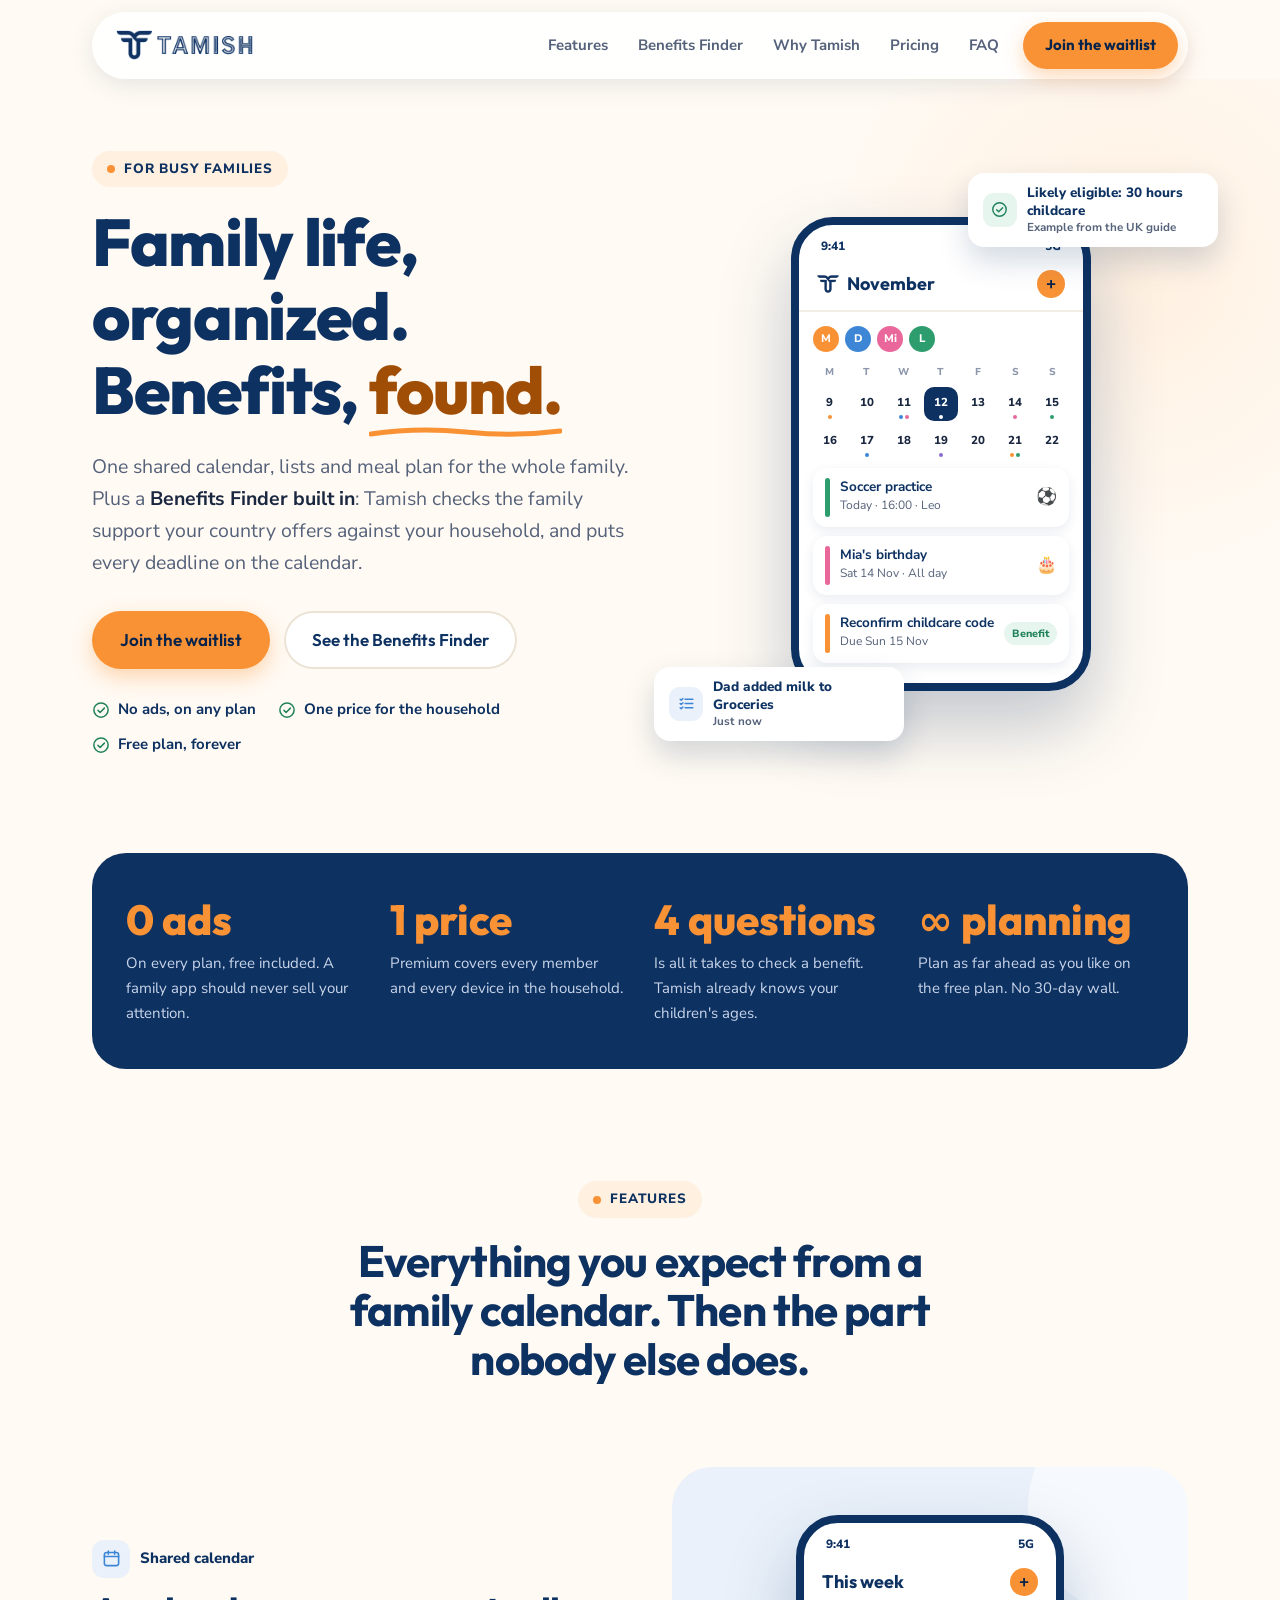
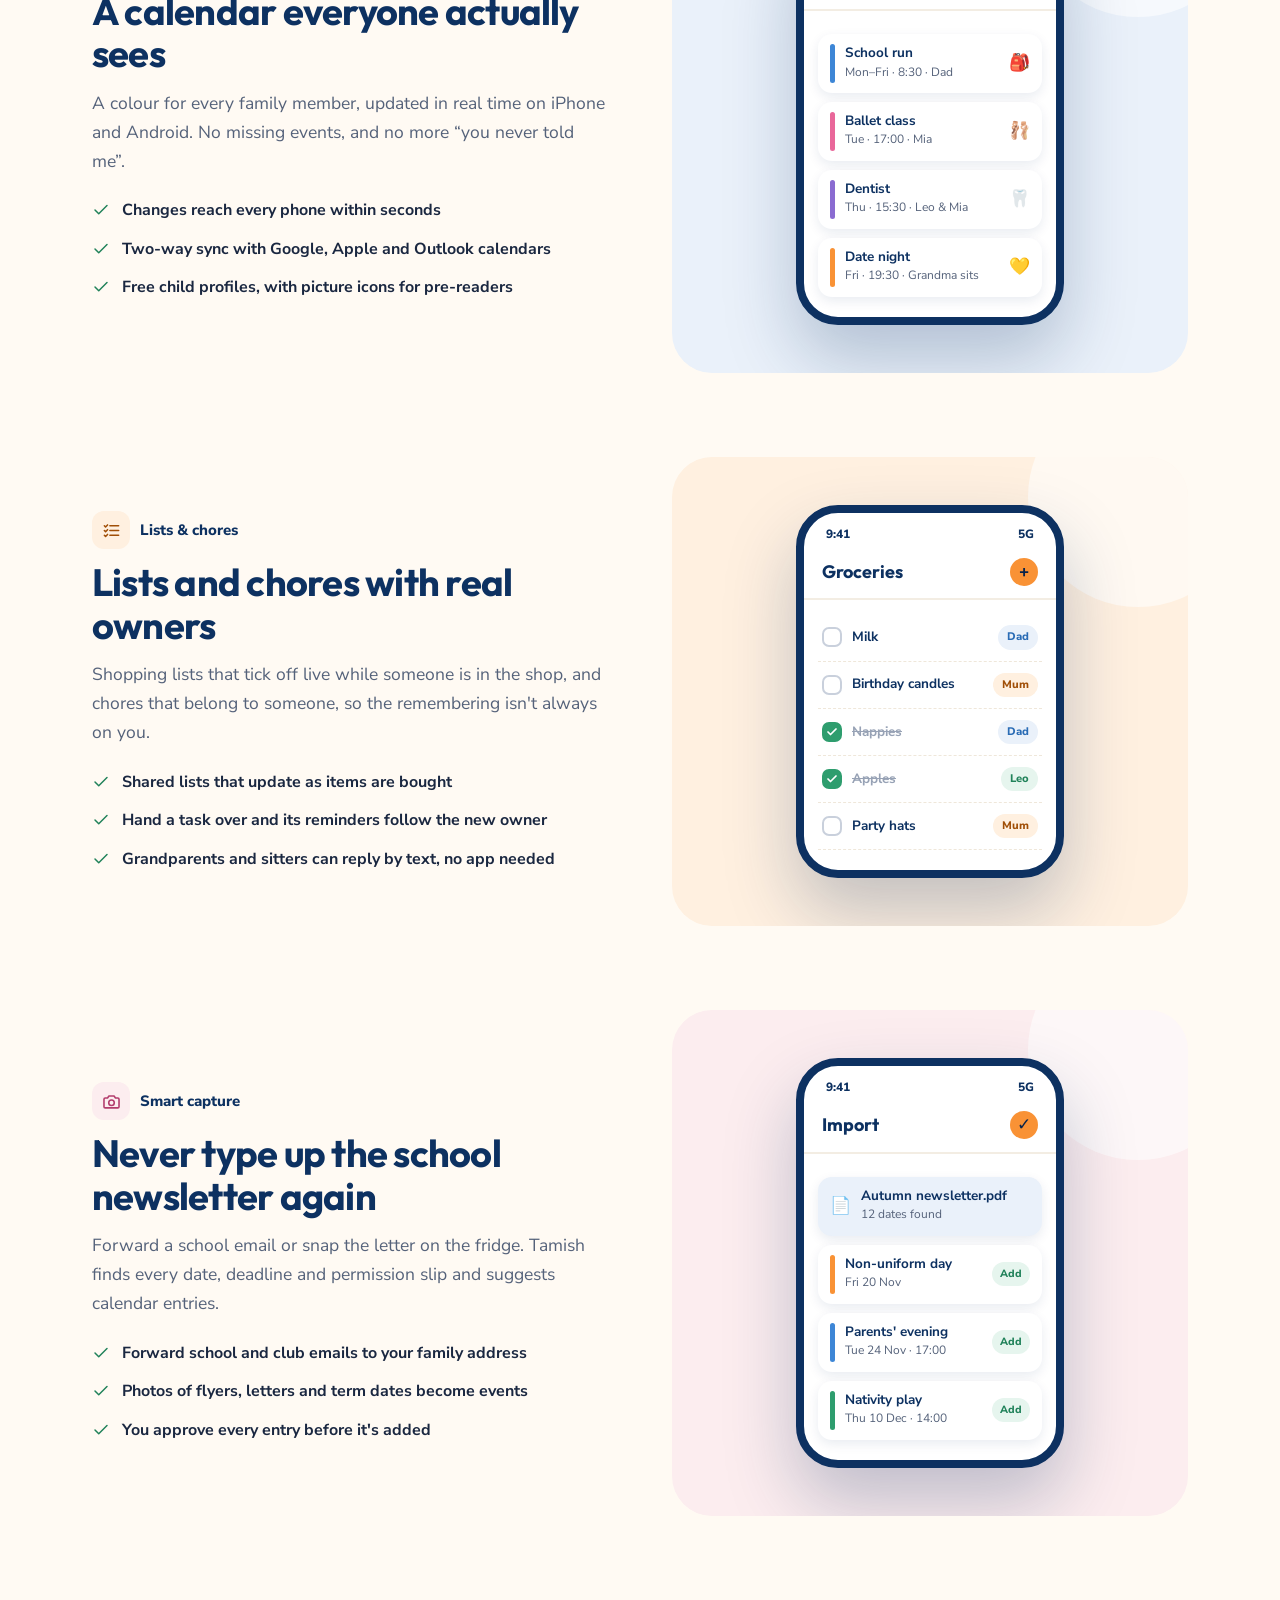
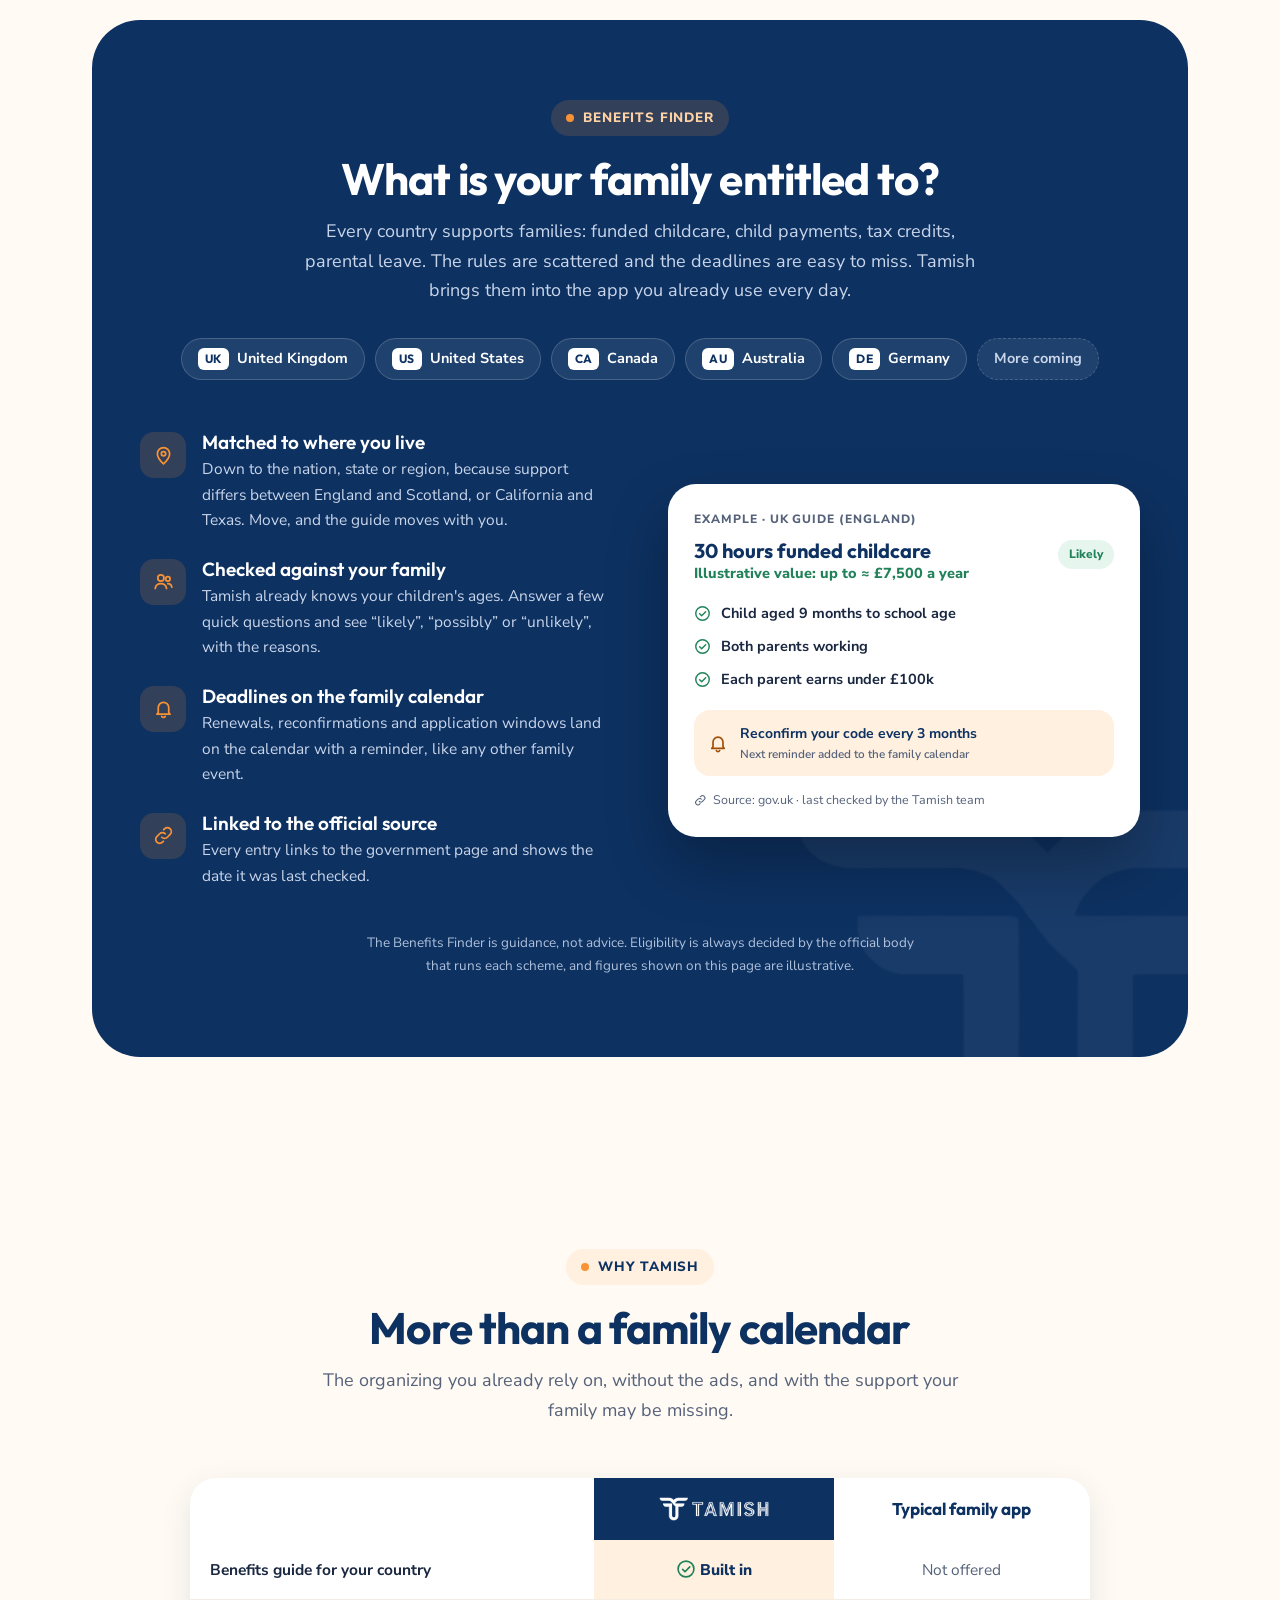
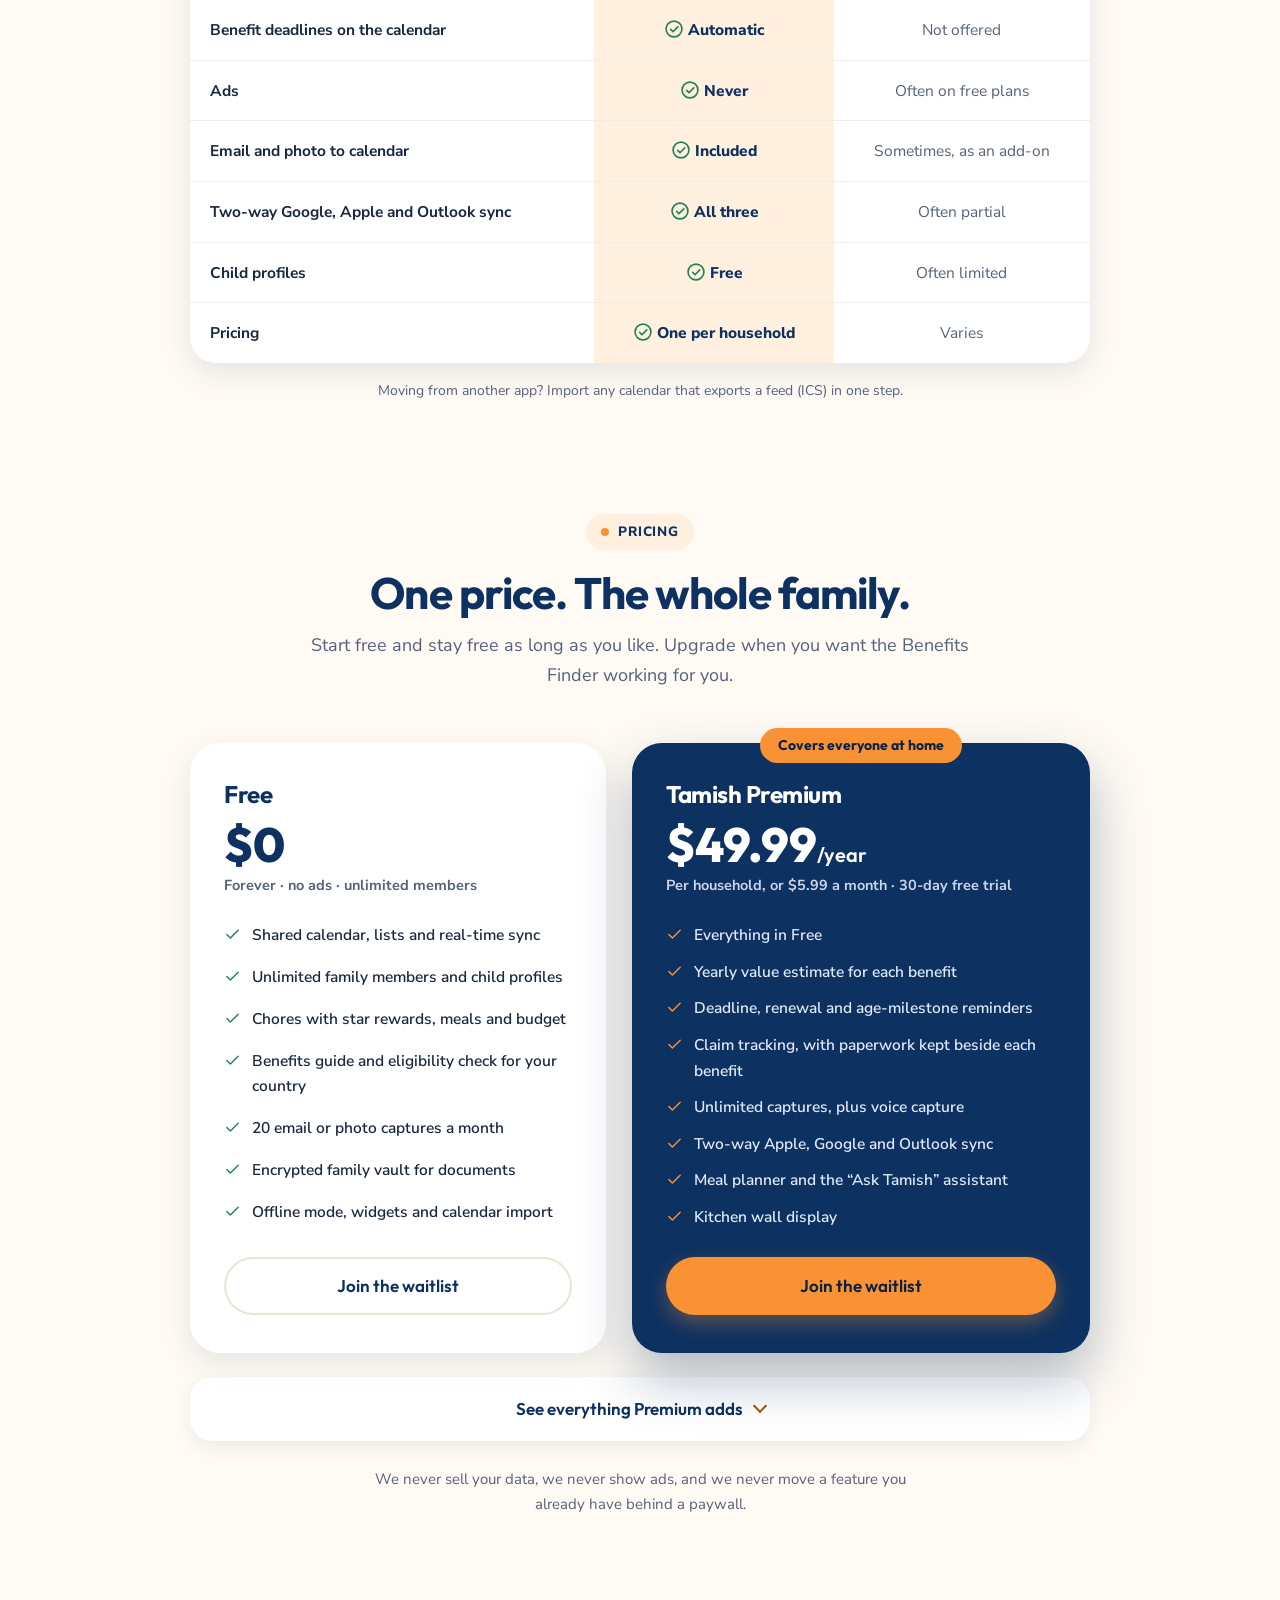
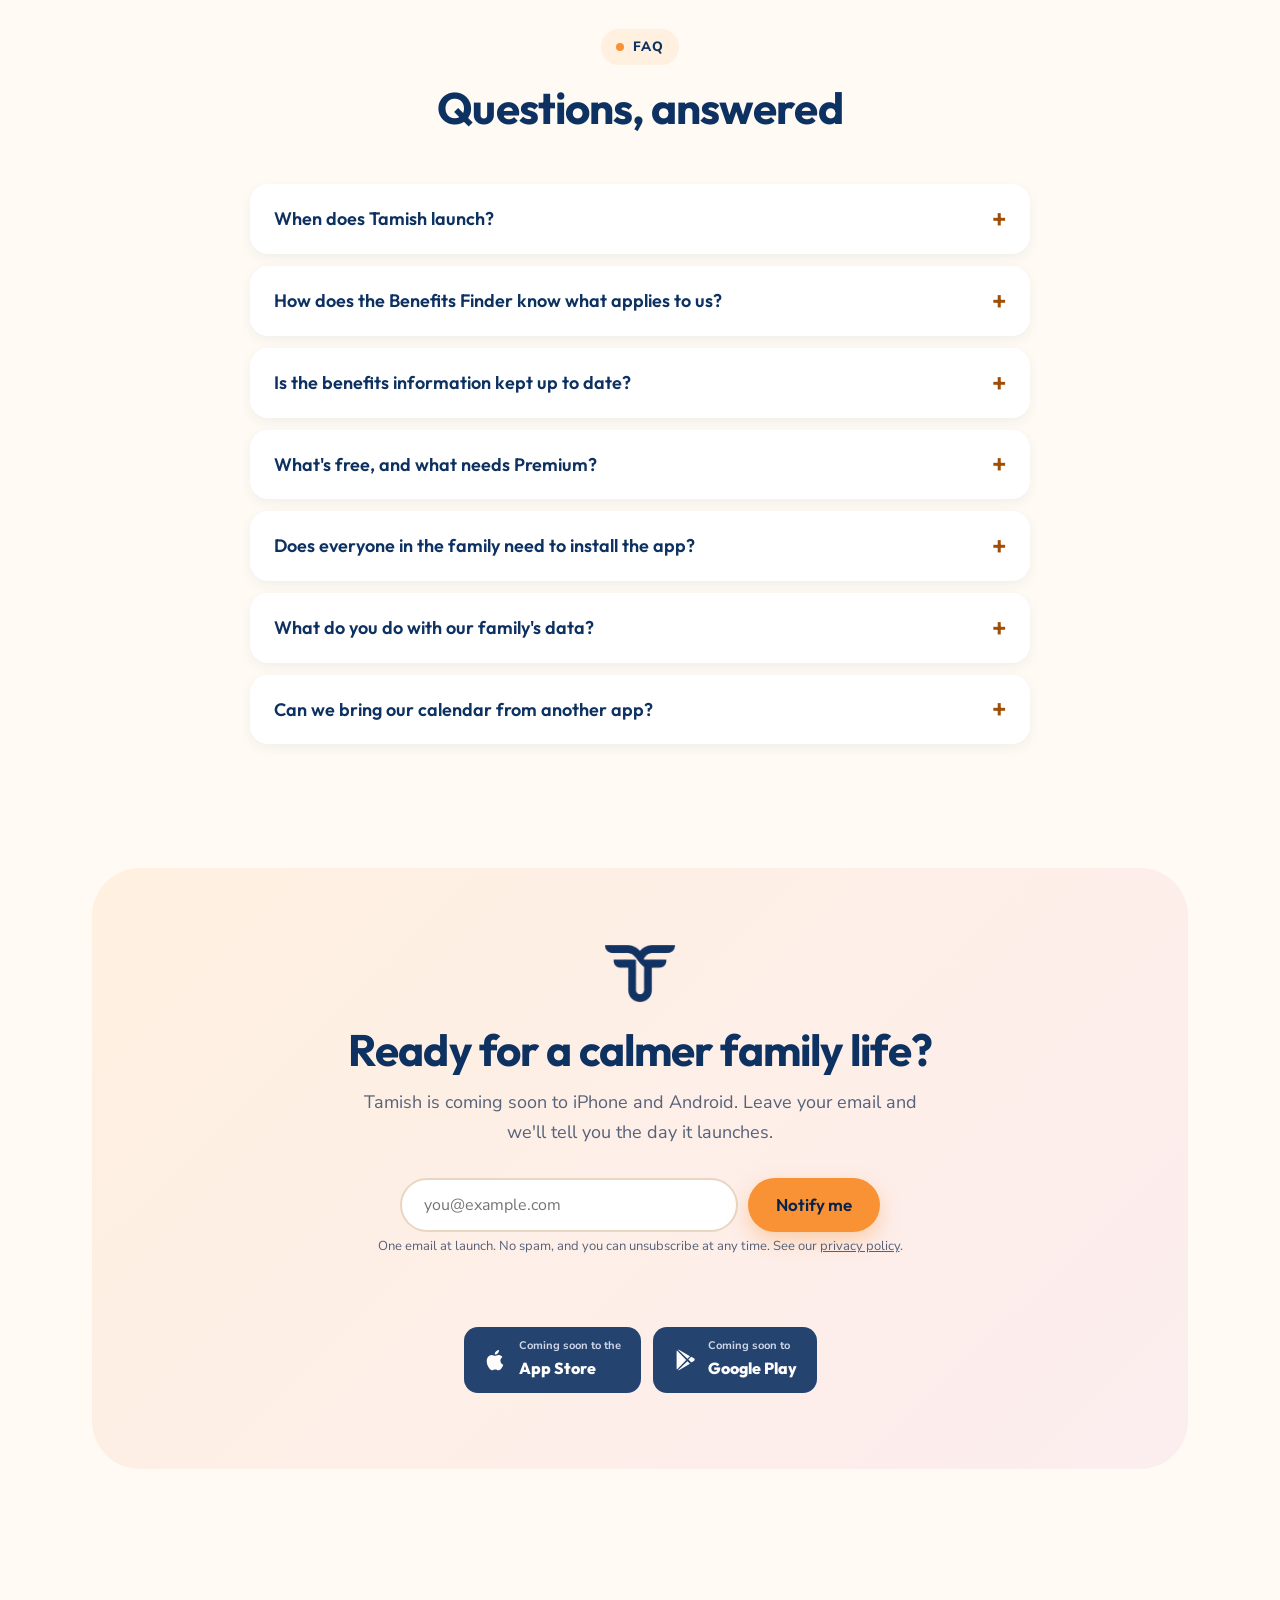
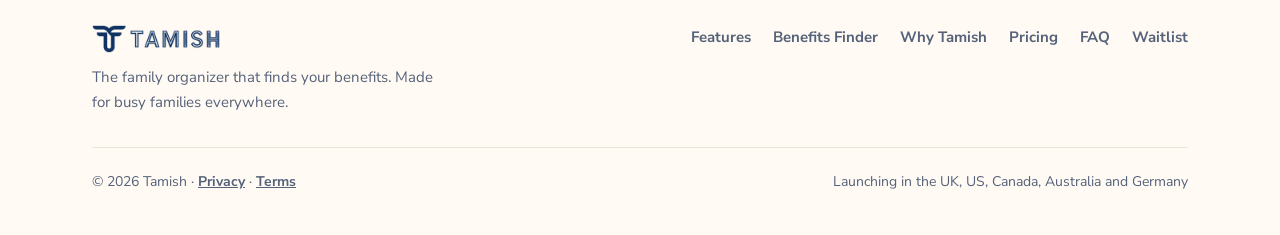
==== commit 5a4aec7f: "SEO: search-friendly title, structured data, sitemap and lighter images - Title and description name" ====
--- a/index.html
+++ b/index.html
@@ -3,14 +3,110 @@
 <head>
 <meta charset="UTF-8">
 <meta name="viewport" content="width=device-width, initial-scale=1.0">
-<title>Tamish — The family organizer that finds your benefits</title>
-<meta name="description" content="Tamish is the family organizer with a Benefits Finder built in: a shared calendar, lists and meals, plus a guide to the family support your country offers. No ads. One price for the whole household.">
+<title>Tamish: Family Organizer App with a Benefits Finder</title>
+<meta name="description" content="Tamish is a family organizer app: a shared family calendar, lists, chores and meal plans, plus a Benefits Finder that shows what support your family may be entitled to. No ads.">
+<link rel="canonical" href="https://tamish.app/">
+<meta name="robots" content="index, follow, max-image-preview:large">
 <meta name="theme-color" content="#0D3161">
 <meta property="og:type" content="website">
-<meta property="og:title" content="Tamish — Family life, organized. Benefits, found.">
-<meta property="og:description" content="A shared family calendar, lists and meals, plus a Benefits Finder that shows what support your family may be entitled to.">
+<meta property="og:site_name" content="Tamish">
+<meta property="og:url" content="https://tamish.app/">
+<meta property="og:title" content="Tamish: Family life, organized. Benefits, found.">
+<meta property="og:description" content="A shared family calendar, lists and meal plans, plus a Benefits Finder that shows what support your family may be entitled to.">
 <meta property="og:image" content="https://tamish.app/assets/og-image.png">
+<meta property="og:image:width" content="1200">
+<meta property="og:image:height" content="630">
+<meta property="og:image:alt" content="The Tamish logo on navy">
 <meta name="twitter:card" content="summary_large_image">
+<meta name="twitter:title" content="Tamish: Family life, organized. Benefits, found.">
+<meta name="twitter:description" content="A shared family calendar, lists and meal plans, plus a Benefits Finder that shows what support your family may be entitled to.">
+<meta name="twitter:image" content="https://tamish.app/assets/og-image.png">
+<script type="application/ld+json">
+{
+ "@context": "https://schema.org",
+ "@graph": [
+  {
+   "@type": "Organization",
+   "@id": "https://tamish.app/#org",
+   "name": "Tamish",
+   "url": "https://tamish.app/",
+   "logo": "https://tamish.app/assets/apple-touch-icon.png"
+  },
+  {
+   "@type": "WebSite",
+   "@id": "https://tamish.app/#website",
+   "name": "Tamish",
+   "url": "https://tamish.app/",
+   "publisher": {
+    "@id": "https://tamish.app/#org"
+   },
+   "inLanguage": "en"
+  },
+  {
+   "@type": "FAQPage",
+   "@id": "https://tamish.app/#faq",
+   "mainEntity": [
+    {
+     "@type": "Question",
+     "name": "When does Tamish launch?",
+     "acceptedAnswer": {
+      "@type": "Answer",
+      "text": "We're getting ready for launch on iPhone and Android. Join the waitlist and we'll email you once, on the day the app is available in your country."
+     }
+    },
+    {
+     "@type": "Question",
+     "name": "How does the Benefits Finder know what applies to us?",
+     "acceptedAnswer": {
+      "@type": "Answer",
+      "text": "You choose your country and region, and Tamish matches the schemes there against your family profile: children's ages, household income band and work status. Each scheme shows “likely”, “possibly” or “unlikely”, with the reasons and a link to the official source. It's guidance, not a decision: the official body that runs the scheme always makes the final call."
+     }
+    },
+    {
+     "@type": "Question",
+     "name": "Is the benefits information kept up to date?",
+     "acceptedAnswer": {
+      "@type": "Answer",
+      "text": "Every entry links to its official government source and shows when it was last checked. Entries are reviewed on a regular schedule and after budget announcements, and each page has a button to report anything that looks wrong."
+     }
+    },
+    {
+     "@type": "Question",
+     "name": "What's free, and what needs Premium?",
+     "acceptedAnswer": {
+      "@type": "Answer",
+      "text": "The calendar, lists, chores and the benefits guide with eligibility checks are free, with no ads and no member limit. Premium adds value estimates, deadline and renewal reminders, claim tracking, unlimited captures and calendar sync, for one price that covers the whole household."
+     }
+    },
+    {
+     "@type": "Question",
+     "name": "Does everyone in the family need to install the app?",
+     "acceptedAnswer": {
+      "@type": "Answer",
+      "text": "No. Grandparents, sitters and co-parents can receive tasks and confirm events from a text-message link, with no app and no account."
+     }
+    },
+    {
+     "@type": "Question",
+     "name": "What do you do with our family's data?",
+     "acceptedAnswer": {
+      "@type": "Answer",
+      "text": "We use it to run Tamish for you, and nothing else. We don't show ads, and we never sell or share your family's information. Tamish is paid for by the optional Premium subscription."
+     }
+    },
+    {
+     "@type": "Question",
+     "name": "Can we bring our calendar from another app?",
+     "acceptedAnswer": {
+      "@type": "Answer",
+      "text": "Yes. Any app that exports a calendar feed (ICS) can be imported in one step, and lists can be brought over with a guided import."
+     }
+    }
+   ]
+  }
+ ]
+}
+</script>
 <link rel="icon" type="image/png" sizes="64x64" href="assets/favicon-64.png">
 <link rel="apple-touch-icon" href="assets/apple-touch-icon.png">
 <link rel="preconnect" href="https://fonts.googleapis.com">
@@ -337,7 +433,7 @@
 <!-- ================= NAV ================= -->
 <nav class="nav" aria-label="Main">
   <div class="nav-inner">
-    <a class="logo" href="#top"><img src="assets/tamish-wordmark-navy.png" alt="Tamish home" width="800" height="176"></a>
+    <a class="logo" href="#top"><img src="assets/tamish-wordmark-navy-sm.png" alt="Tamish home" width="320" height="70"></a>
     <button class="burger" id="burger" aria-label="Open menu" aria-expanded="false" aria-controls="navLinks"><svg class="icon"><use href="#i-menu"/></svg></button>
     <div class="nav-links" id="navLinks">
       <a href="#features">Features</a>
@@ -374,7 +470,7 @@
       <div class="phone" role="img" aria-label="The Tamish app showing a shared family calendar for November 2026, with soccer practice today, Mia's birthday on Saturday and a childcare reconfirmation due in three days">
         <div class="statusbar" aria-hidden="true"><span>9:41</span><span>5G</span></div>
         <div class="apphead" aria-hidden="true">
-          <span class="title"><img src="assets/tamish-mark-navy.png" alt="">November</span>
+          <span class="title"><img src="assets/tamish-mark-navy-sm.png" alt="" width="160" height="131">November</span>
           <span class="act">+</span>
         </div>
         <div class="body" aria-hidden="true">
@@ -569,7 +665,7 @@
       <table class="compare-table">
         <caption class="sr-only">Tamish compared with a typical family organizer app</caption>
         <thead>
-          <tr><th scope="col"><span class="sr-only">Feature</span></th><th scope="col" class="us"><img src="assets/tamish-wordmark-white.png" alt="Tamish" width="800" height="176"></th><th scope="col">Typical family app</th></tr>
+          <tr><th scope="col"><span class="sr-only">Feature</span></th><th scope="col" class="us"><img src="assets/tamish-wordmark-white-sm.png" alt="Tamish" width="320" height="70" loading="lazy"></th><th scope="col">Typical family app</th></tr>
         </thead>
         <tbody>
           <tr><th scope="row">Benefits guide for your country</th><td class="us yes"><svg class="icon"><use href="#i-check-circle"/></svg>Built in</td><td class="typ">Not offered</td></tr>
@@ -703,7 +799,7 @@
 <section id="waitlist" style="padding-top:16px">
   <div class="wrap">
     <div class="cta reveal">
-      <img class="mark" src="assets/tamish-mark-navy.png" alt="" width="312" height="256">
+      <img class="mark" src="assets/tamish-mark-navy-sm.png" alt="" width="160" height="131" loading="lazy">
       <h2>Ready for a calmer family life?</h2>
       <p class="sub">Tamish is coming soon to iPhone and Android. Leave your email and we'll tell you the day it launches.</p>
       <!--
@@ -731,7 +827,7 @@
   <div class="wrap">
     <div class="foot-grid">
       <div>
-        <img src="assets/tamish-wordmark-navy.png" alt="Tamish" width="800" height="176">
+        <img src="assets/tamish-wordmark-navy-sm.png" alt="Tamish" width="320" height="70" loading="lazy">
         <p style="margin-top:12px;max-width:40ch">The family organizer that finds your benefits. Made for busy families everywhere.</p>
       </div>
       <ul class="foot-links" aria-label="Footer">
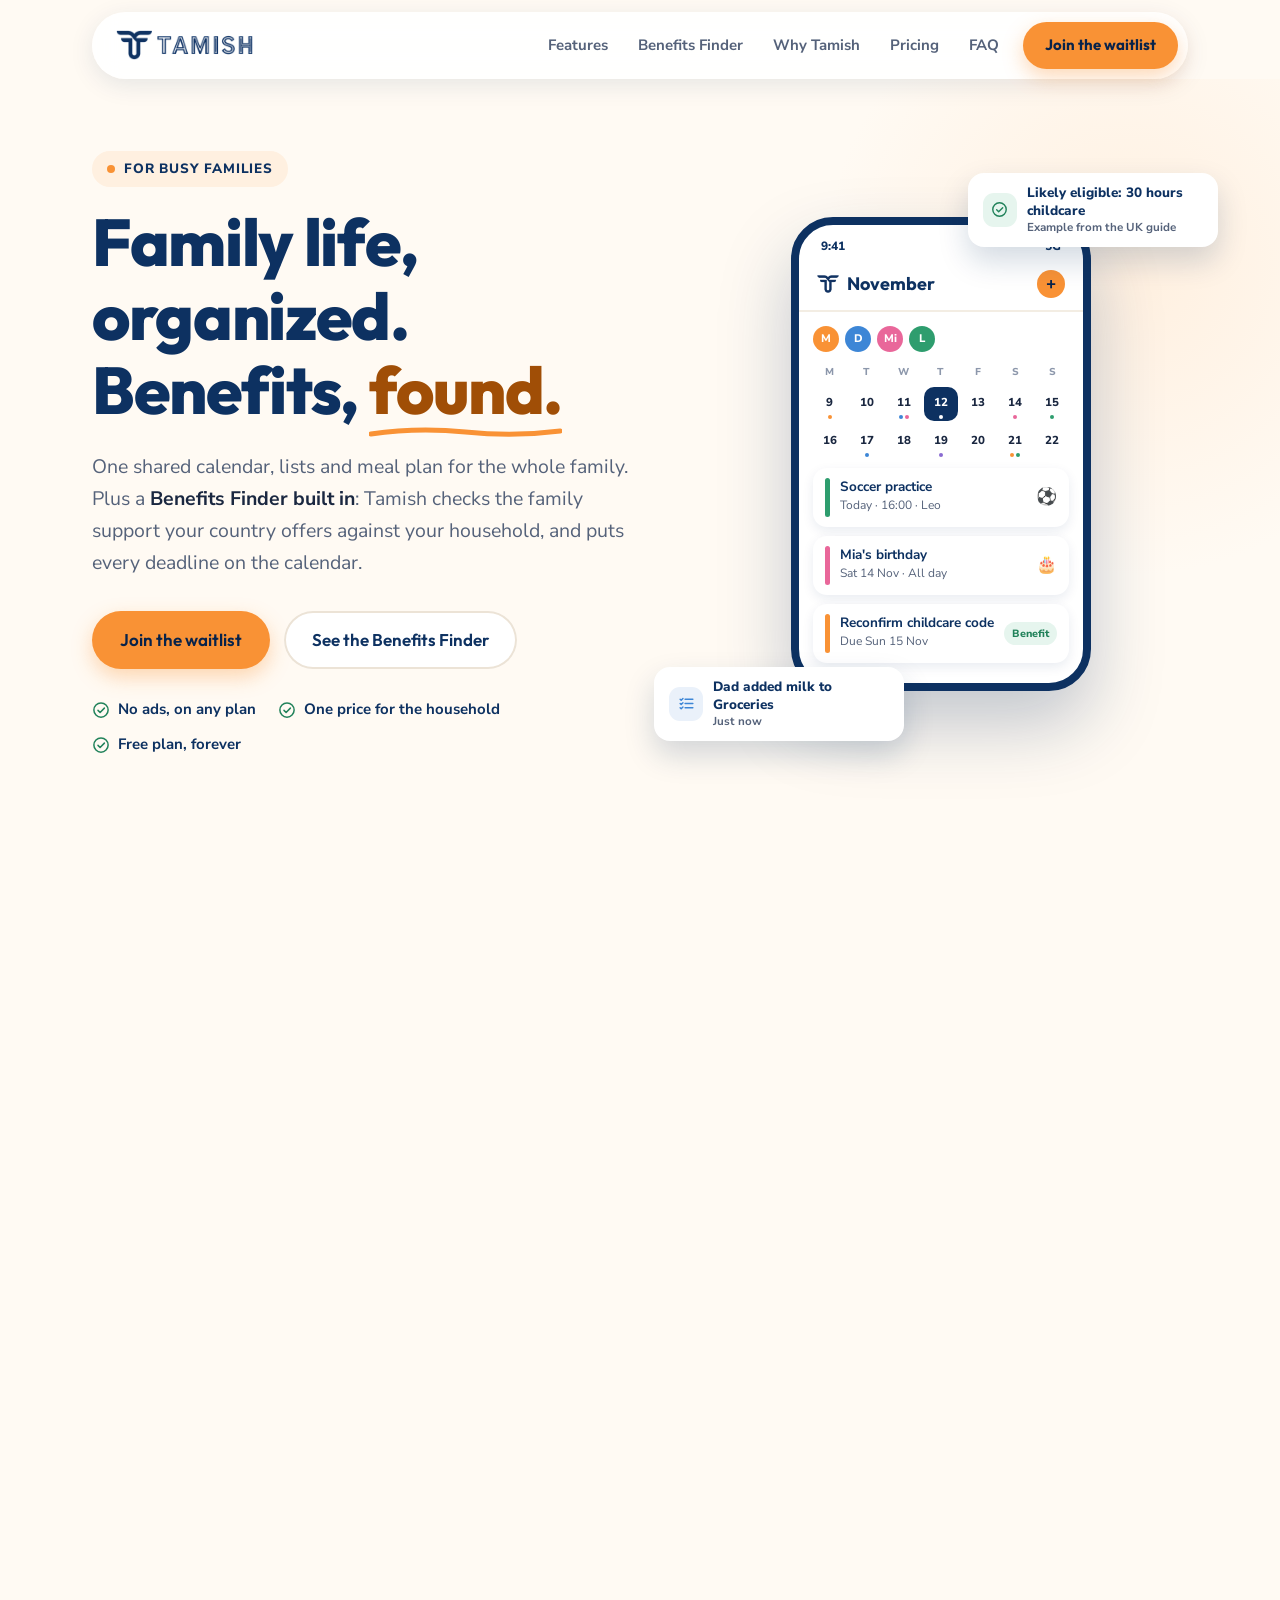
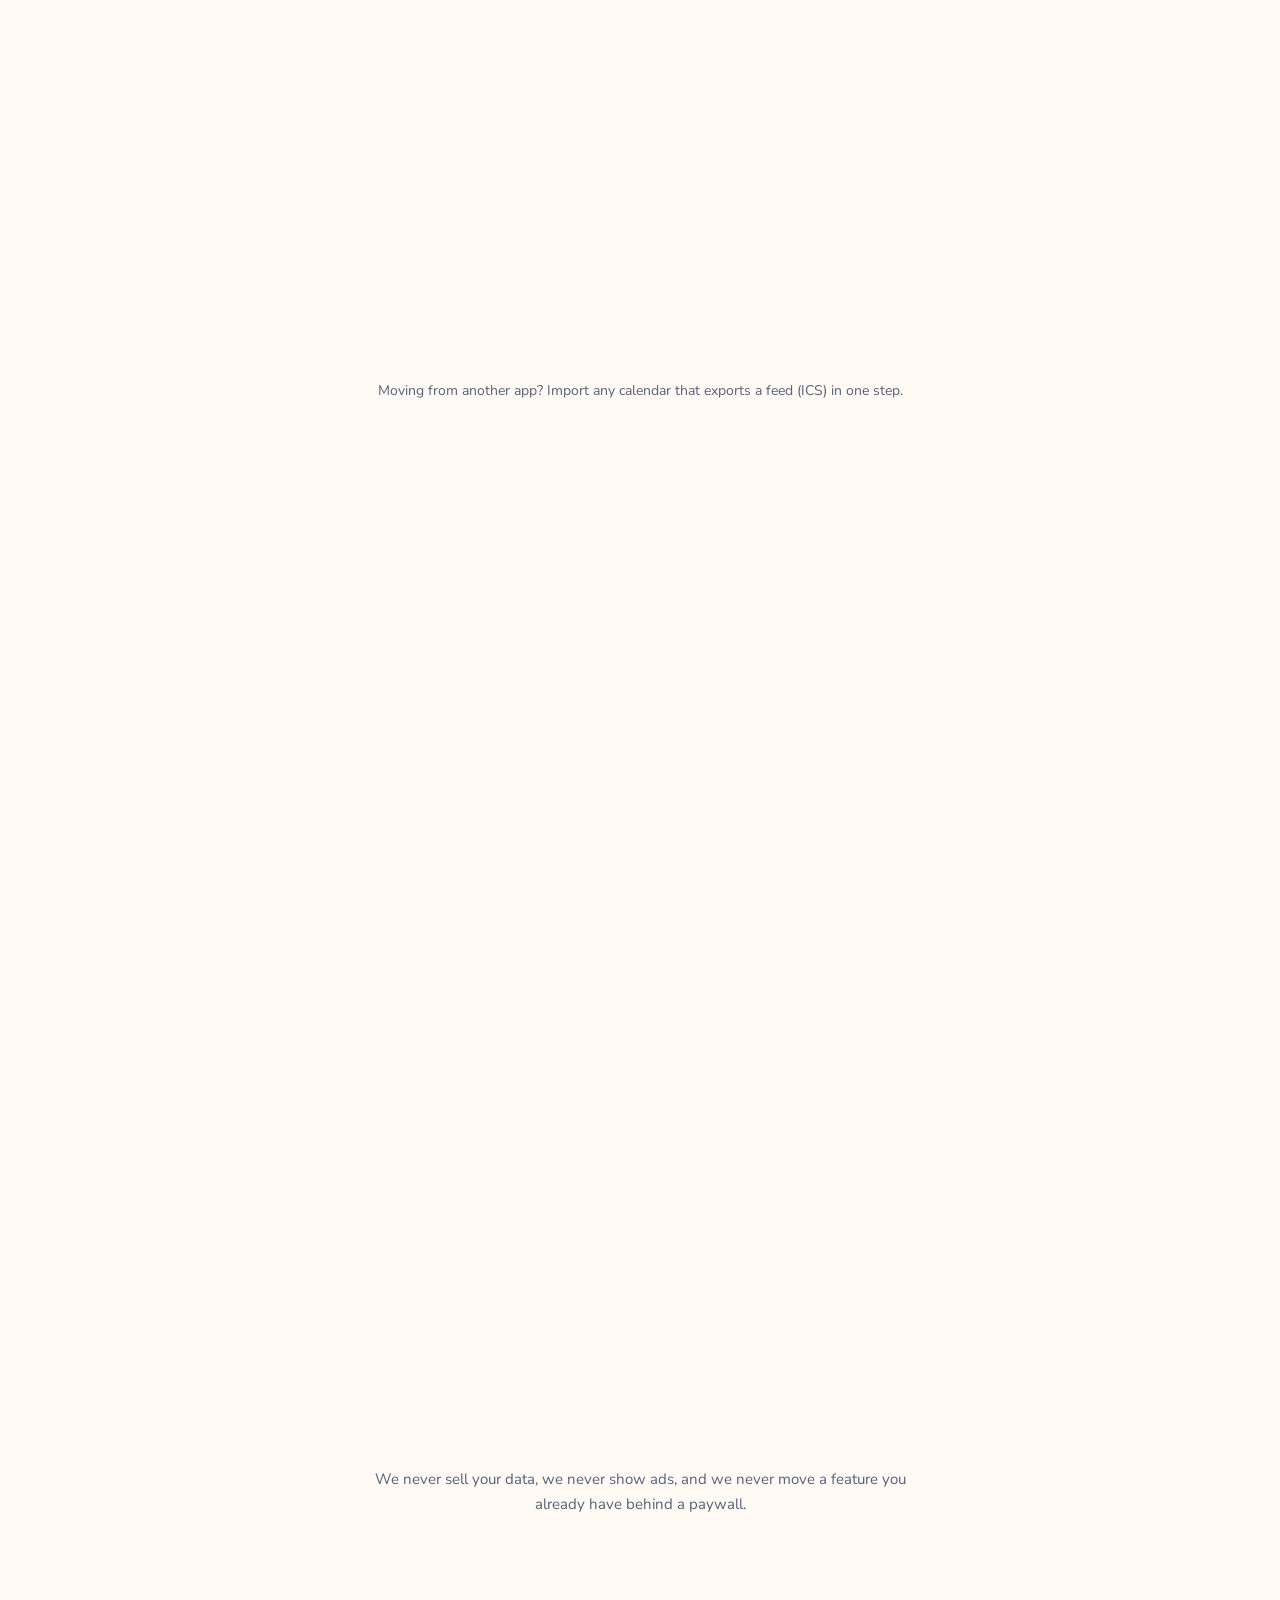
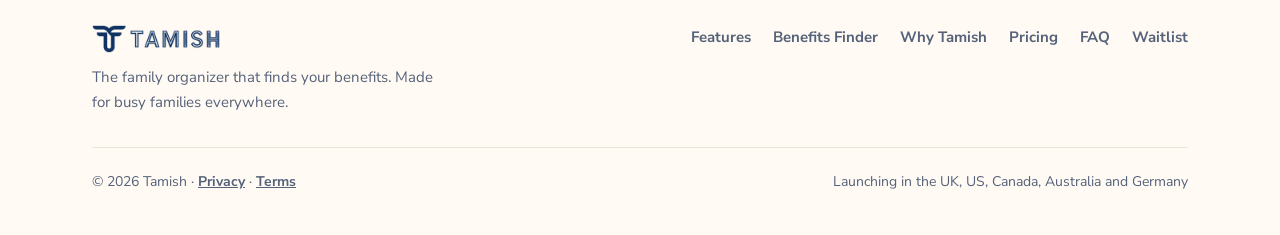
==== commit b8b60a04: "Security hardening: strict CSP, self-hosted fonts, pinned actions - Strict Content Security Policy o" ====
--- a/index.html
+++ b/index.html
@@ -3,6 +3,8 @@
 <head>
 <meta charset="UTF-8">
 <meta name="viewport" content="width=device-width, initial-scale=1.0">
+<meta http-equiv="Content-Security-Policy" content="default-src 'none'; script-src 'self'; style-src 'self'; img-src 'self'; font-src 'self'; connect-src https://formspree.io; form-action 'self'; base-uri 'none'; manifest-src 'self'; upgrade-insecure-requests">
+<meta name="referrer" content="strict-origin-when-cross-origin">
 <title>Tamish: Family Organizer App with a Benefits Finder</title>
 <meta name="description" content="Tamish is a family organizer app: a shared family calendar, lists, chores and meal plans, plus a Benefits Finder that shows what support your family may be entitled to. No ads.">
 <link rel="canonical" href="https://tamish.app/">
@@ -109,308 +111,14 @@
 </script>
 <link rel="icon" type="image/png" sizes="64x64" href="assets/favicon-64.png">
 <link rel="apple-touch-icon" href="assets/apple-touch-icon.png">
-<link rel="preconnect" href="https://fonts.googleapis.com">
-<link rel="preconnect" href="https://fonts.gstatic.com" crossorigin>
-<link href="https://fonts.googleapis.com/css2?family=Outfit:wght@500;600;700;800&family=Nunito+Sans:opsz,wght@6..12,400;6..12,600;6..12,700;6..12,800&display=swap" rel="stylesheet">
-<script>document.documentElement.classList.add('js')</script>
-<style>
-:root{
-  /* Brand colours sampled from the Tamish logo files */
-  --navy:#0D3161;
-  --navy-deep:#08234A;
-  --navy-soft:#1C4579;
-  --orange:#F99235;
-  --orange-hover:#FFA552;
-  --orange-ink:#A04E06;     /* orange for text on light backgrounds (AA) */
-  --ink:#1A2740;
-  --muted:#55627A;
-  --line:#ECE3D6;
-  --cream:#FFFAF3;
-  --peach:#FFF0E0;
-  --ice:#EAF1FA;
-  --rose:#FCEDEF;
-  --mint:#E6F5EE;
-  /* family-member colours used in the app mockups */
-  --m1:#F99235; --m2:#3D86D6; --m3:#E9679A; --m4:#2E9D6E; --m5:#8A6BD1;
-  --green:#21825A;
-  --radius:24px;
-  --shadow:0 10px 30px rgba(13,49,97,.10);
-  --font-display:'Outfit',system-ui,sans-serif;
-  --font-body:'Nunito Sans',system-ui,sans-serif;
-}
-*{margin:0;padding:0;box-sizing:border-box}
-html{scroll-behavior:smooth;scroll-padding-top:96px}
-body{font-family:var(--font-body);background:var(--cream);color:var(--ink);font-size:17px;line-height:1.65;overflow-x:hidden;-webkit-font-smoothing:antialiased}
-h1,h2,h3{font-family:var(--font-display);color:var(--navy);line-height:1.12;letter-spacing:-.02em}
-h2{font-size:clamp(30px,4vw,44px);font-weight:700}
-img{max-width:100%;height:auto;display:block}
-a{color:inherit}
-.wrap{max-width:1140px;margin:0 auto;padding:0 22px}
-section{padding:96px 0}
-.sr-only{position:absolute;width:1px;height:1px;overflow:hidden;clip:rect(0 0 0 0);white-space:nowrap}
-.skip{position:absolute;left:12px;top:-60px;background:var(--navy);color:#fff;padding:10px 16px;border-radius:10px;z-index:100;font-weight:800}
-.skip:focus{top:12px}
-.icon{width:1em;height:1em;flex:none;stroke:currentColor;fill:none;stroke-width:2;stroke-linecap:round;stroke-linejoin:round}
-
-.eyebrow{display:inline-flex;align-items:center;gap:9px;background:var(--peach);color:var(--navy);font-weight:800;font-size:13.5px;letter-spacing:.06em;text-transform:uppercase;padding:7px 15px;border-radius:999px;margin-bottom:18px}
-.eyebrow::before{content:"";width:8px;height:8px;border-radius:50%;background:var(--orange)}
-.section-head{text-align:center;max-width:680px;margin:0 auto 52px}
-.section-head p{color:var(--muted);margin-top:14px;font-size:18px}
-
-.btn{display:inline-flex;align-items:center;justify-content:center;gap:9px;font-family:var(--font-display);font-weight:600;font-size:17px;padding:15px 28px;border-radius:999px;border:none;cursor:pointer;text-decoration:none;transition:transform .18s ease,box-shadow .18s ease,background .18s ease}
-.btn:focus-visible,.store:focus-visible,a:focus-visible,button:focus-visible,summary:focus-visible,input:focus-visible{outline:3px solid var(--m2);outline-offset:3px}
-.btn-primary{background:var(--orange);color:var(--navy-deep);box-shadow:0 8px 20px rgba(249,146,53,.35)}
-.btn-primary:hover{background:var(--orange-hover);transform:translateY(-2px)}
-.btn-ghost{background:#fff;color:var(--navy);box-shadow:inset 0 0 0 2px var(--line)}
-.btn-ghost:hover{box-shadow:inset 0 0 0 2px var(--navy);transform:translateY(-2px)}
-.btn:active{transform:translateY(0) scale(.98)}
-
-/* ---------- NAV ---------- */
-.nav{position:sticky;top:12px;z-index:50;margin:12px auto 0;max-width:1140px;padding:0 22px}
-.nav-inner{background:rgba(255,255,255,.92);backdrop-filter:blur(12px);-webkit-backdrop-filter:blur(12px);border-radius:999px;padding:10px 10px 10px 24px;display:flex;align-items:center;gap:20px;box-shadow:0 6px 24px rgba(13,49,97,.10);position:relative}
-.logo{display:flex;align-items:center;text-decoration:none;border-radius:8px}
-.logo img{height:30px;width:auto}
-.nav-links{display:flex;gap:2px;margin-left:auto;align-items:center}
-.nav-links a{text-decoration:none;font-weight:700;font-size:15px;color:var(--muted);padding:9px 14px;border-radius:999px;transition:background .18s,color .18s}
-.nav-links a:hover{background:var(--peach);color:var(--navy)}
-.nav-links a.btn{color:var(--navy-deep);margin-left:8px;font-size:15px;padding:11px 22px}
-.nav-links a.btn:hover{background:var(--orange-hover)}
-.burger{display:none;background:none;border:none;cursor:pointer;padding:10px;border-radius:12px;color:var(--navy);margin-left:auto}
-.burger .icon{width:26px;height:26px}
-
-/* ---------- HERO ---------- */
-.hero{padding:72px 0 96px;position:relative;overflow:hidden}
-.hero::before{content:"";position:absolute;width:620px;height:620px;border-radius:50%;background:radial-gradient(circle,var(--peach) 0%,rgba(255,240,224,0) 70%);right:-160px;top:-120px;z-index:-1}
-.hero .wrap{display:grid;grid-template-columns:1.05fr .95fr;gap:56px;align-items:center}
-.hero h1{font-size:clamp(40px,5.6vw,66px);font-weight:800}
-.hero h1 .hl{color:var(--orange-ink);position:relative;white-space:nowrap}
-.hero h1 .hl svg{position:absolute;left:0;bottom:-6px;width:100%;height:12px}
-.hero .lead{font-size:19.5px;color:var(--muted);margin:24px 0 32px;max-width:50ch}
-.hero .lead strong{color:var(--ink)}
-.hero-ctas{display:flex;gap:14px;flex-wrap:wrap}
-.trust{display:flex;gap:10px 22px;flex-wrap:wrap;margin-top:28px;list-style:none}
-.trust li{display:flex;align-items:center;gap:8px;font-weight:700;font-size:15px;color:var(--navy)}
-.trust .icon{color:var(--green);font-size:18px}
-.hero-visual{position:relative;display:flex;justify-content:center;padding:44px 0}
-
-/* ---------- PHONE MOCKUP ---------- */
-.phone{text-align:left;width:300px;max-width:100%;background:#fff;border-radius:42px;border:8px solid var(--navy);box-shadow:0 34px 70px rgba(13,49,97,.25);overflow:hidden;position:relative}
-.phone .statusbar{display:flex;justify-content:space-between;padding:12px 22px 4px;font-size:12px;font-weight:800;color:var(--navy)}
-.phone .apphead{display:flex;align-items:center;justify-content:space-between;padding:8px 18px 12px;border-bottom:2px solid #F3EDE3}
-.phone .apphead .title{font-family:var(--font-display);font-weight:700;font-size:18px;color:var(--navy);display:flex;align-items:center;gap:8px}
-.phone .apphead .title img{height:18px;width:auto}
-.phone .apphead .act{width:28px;height:28px;border-radius:50%;background:var(--orange);color:var(--navy-deep);display:grid;place-items:center;font-weight:800}
-.phone .body{padding:14px 14px 20px}
-.avatars{display:flex;gap:6px;margin-bottom:12px}
-.avatars span{width:26px;height:26px;border-radius:50%;display:grid;place-items:center;color:#fff;font-size:11px;font-weight:800}
-.mini-month{display:grid;grid-template-columns:repeat(7,1fr);gap:4px;text-align:center;font-size:11.5px;font-weight:800}
-.mini-month .dow{font-size:10px;color:#8C97AB;padding-bottom:2px}
-.mini-month .day{padding:6px 0 9px;border-radius:10px;position:relative;color:var(--ink)}
-.mini-month .day.today{background:var(--navy);color:#fff}
-.mini-month .dots{position:absolute;bottom:2px;left:50%;transform:translateX(-50%);display:flex;gap:2px}
-.mini-month .dots i{width:4px;height:4px;border-radius:50%;display:block}
-.event{display:flex;align-items:center;gap:10px;background:#fff;border-radius:14px;padding:10px 12px;margin-top:9px;box-shadow:0 4px 12px rgba(13,49,97,.09);font-size:13px}
-.event .bar{width:5px;align-self:stretch;border-radius:4px;flex:none}
-.event b{display:block;color:var(--navy);font-size:13.5px;line-height:1.3}
-.event span{color:var(--muted);font-size:12px}
-.event .end{margin-left:auto;font-size:17px}
-.event .tag{margin-left:auto;font-size:10.5px;font-weight:800;padding:3px 8px;border-radius:999px;background:var(--mint);color:var(--green);white-space:nowrap}
-.float-card{position:absolute;background:#fff;border-radius:16px;padding:11px 15px;box-shadow:0 14px 30px rgba(13,49,97,.18);font-size:13.5px;font-weight:800;color:var(--navy);display:flex;gap:10px;align-items:center;animation:bob 6s ease-in-out infinite;max-width:250px;line-height:1.35;text-align:left;z-index:2}
-.float-card small{display:block;font-weight:700;color:var(--muted);font-size:11.5px}
-.float-card .badge-ic{width:34px;height:34px;border-radius:11px;display:grid;place-items:center;flex:none;font-size:17px}
-@keyframes bob{0%,100%{transform:translateY(0)}50%{transform:translateY(-10px)}}
-
-/* ---------- PROMISES STRIP ---------- */
-.promises{background:var(--navy);border-radius:34px;color:#fff;padding:44px 34px;display:grid;grid-template-columns:repeat(4,1fr);gap:28px}
-.promises .num{font-family:var(--font-display);font-size:clamp(30px,3.6vw,42px);font-weight:800;color:var(--orange);line-height:1.1}
-.promises .lbl{font-size:15px;color:#C9D5EA;margin-top:8px}
-
-/* ---------- FEATURE ROWS ---------- */
-.feat-row{display:grid;grid-template-columns:1fr 1fr;gap:64px;align-items:center;margin:84px 0}
-.feat-row:first-of-type{margin-top:0}
-.feat-row:last-child{margin-bottom:0}
-.feat-row.flip .feat-visual{order:2}
-.feat-copy .kicker{display:inline-flex;align-items:center;gap:10px;font-weight:800;color:var(--navy);font-size:15px;margin-bottom:12px}
-.feat-copy .kicker .ic{width:38px;height:38px;border-radius:12px;display:grid;place-items:center;font-size:19px}
-.feat-copy h3{font-size:clamp(27px,3.3vw,38px);font-weight:700;margin-bottom:14px}
-.feat-copy p{color:var(--muted);max-width:48ch;font-size:17.5px}
-.ticks{margin-top:22px;display:grid;gap:12px;list-style:none}
-.ticks li{display:flex;gap:12px;align-items:flex-start;font-weight:700;color:var(--ink);font-size:16px}
-.ticks li .icon{margin-top:4px;color:var(--green);font-size:18px}
-.feat-visual{display:flex;justify-content:center}
-.band{border-radius:40px;padding:48px 26px;width:100%;display:flex;justify-content:center;position:relative;overflow:hidden}
-.band.ice{background:var(--ice)} .band.peach{background:var(--peach)} .band.rose{background:var(--rose)}
-.band::after{content:"";position:absolute;width:220px;height:220px;border-radius:50%;background:rgba(255,255,255,.6);top:-70px;right:-60px}
-.band .phone{width:268px;z-index:1}
-
-.todo{display:flex;align-items:center;gap:10px;padding:11px 4px;border-bottom:1.5px dashed #EFE7DA;font-size:13.5px;font-weight:700;color:var(--navy)}
-.todo .box{flex:none;width:20px;height:20px;border-radius:7px;border:2.5px solid #C9D0DC;display:grid;place-items:center;color:#fff}
-.todo .box .icon{font-size:12px;stroke-width:3.5}
-.todo.done .box{background:var(--m4);border-color:var(--m4)}
-.todo.done span.t{text-decoration:line-through;color:#97A2B5}
-.todo .who{margin-left:auto;font-size:11px;padding:3px 9px;border-radius:999px;font-weight:800}
-
-/* ---------- BENEFITS SPOTLIGHT ---------- */
-.spotlight{background:var(--navy);border-radius:48px;padding:80px 48px;color:#fff;position:relative;overflow:hidden}
-.spotlight::before{content:"";position:absolute;inset:auto -120px -220px auto;width:520px;height:520px;background:url(assets/tamish-mark-white.png) center/contain no-repeat;opacity:.05;pointer-events:none}
-.spotlight h2{color:#fff}
-.spotlight .eyebrow{background:rgba(249,146,53,.16);color:#FFD2A6}
-.spotlight .section-head p{color:#C9D5EA}
-.countries{display:flex;gap:10px;justify-content:center;flex-wrap:wrap;margin:-20px 0 52px;list-style:none}
-.countries li{background:rgba(255,255,255,.08);border:1.5px solid rgba(255,255,255,.18);padding:8px 16px;border-radius:999px;font-weight:700;font-size:14.5px;display:flex;gap:8px;align-items:center}
-.countries li b{font-family:var(--font-display);font-size:12px;background:#fff;color:var(--navy);padding:1px 7px;border-radius:6px;letter-spacing:.04em}
-.countries li.more{border-style:dashed;color:#C9D5EA}
-.spot-grid{display:grid;grid-template-columns:1fr 1fr;gap:56px;align-items:center;max-width:1000px;margin:0 auto;position:relative}
-.spot-list{display:grid;gap:26px;list-style:none}
-.spot-list li{display:flex;gap:16px;align-items:flex-start}
-.spot-list .n{flex:none;width:46px;height:46px;border-radius:14px;background:rgba(249,146,53,.16);color:var(--orange);display:grid;place-items:center;font-size:21px}
-.spot-list h3{color:#fff;font-size:19px;font-weight:600;letter-spacing:0}
-.spot-list p{color:#C9D5EA;font-size:15.5px;margin-top:3px}
-
-.check-card{background:#fff;color:var(--ink);border-radius:28px;padding:26px;box-shadow:0 28px 60px rgba(0,0,0,.28)}
-.check-card .label{font-size:12px;font-weight:800;letter-spacing:.08em;text-transform:uppercase;color:var(--muted)}
-.check-card .head{display:flex;align-items:flex-start;gap:12px;margin-top:10px}
-.check-card .head h3{font-size:20px;letter-spacing:0}
-.check-card .head .val{color:var(--green);font-weight:800;font-size:14.5px}
-.check-card .pill{margin-left:auto;background:var(--mint);color:var(--green);font-weight:800;font-size:12px;padding:5px 11px;border-radius:999px;white-space:nowrap}
-.check-card ul{list-style:none;margin-top:16px;display:grid;gap:9px}
-.check-card li{display:flex;gap:10px;align-items:center;font-size:14.5px;font-weight:700}
-.check-card li .icon{color:var(--green);font-size:17px}
-.check-card .reminder{margin-top:18px;background:var(--peach);border-radius:16px;padding:12px 14px;display:flex;gap:12px;align-items:center;font-size:14px;font-weight:700;color:var(--navy)}
-.check-card .reminder .icon{font-size:20px;color:var(--orange-ink)}
-.check-card .reminder small{display:block;color:var(--muted);font-weight:600}
-.check-card .src{margin-top:14px;font-size:12.5px;color:var(--muted);display:flex;gap:6px;align-items:center}
-.disclaimer{text-align:center;color:#AFC0DB;font-size:13.5px;margin-top:44px;max-width:70ch;margin-left:auto;margin-right:auto}
-
-/* ---------- COMPARE ---------- */
-.compare-wrap{max-width:900px;margin:0 auto;border-radius:26px;box-shadow:var(--shadow);background:#fff;overflow:hidden}
-.compare-table{width:100%;border-collapse:collapse;font-size:15.5px}
-.compare-table th,.compare-table td{padding:17px 20px;text-align:center;border-bottom:1.5px solid #F3EDE3}
-.compare-table thead th{font-family:var(--font-display);font-size:17px;color:var(--navy);font-weight:700}
-.compare-table th[scope=row]{text-align:left;font-weight:700;color:var(--ink)}
-.compare-table tr:last-child th,.compare-table tr:last-child td{border-bottom:none}
-.compare-table .us{background:var(--peach);font-weight:800;color:var(--navy)}
-.compare-table thead .us{background:var(--navy);color:#fff}
-.compare-table thead .us img{height:24px;width:auto;margin:0 auto}
-.compare-table .yes .icon{color:var(--green);font-size:20px;vertical-align:-4px;margin-right:4px}
-.compare-table .typ{color:var(--muted)}
-.legend-note{font-size:14px;color:var(--muted);margin-top:16px;text-align:center}
-
-/* ---------- PRICING ---------- */
-.price-grid{display:grid;grid-template-columns:1fr 1.1fr;gap:26px;max-width:900px;margin:0 auto;align-items:stretch}
-.price-card{background:#fff;border-radius:30px;padding:38px 34px;box-shadow:var(--shadow);display:flex;flex-direction:column}
-.price-card h3{font-size:24px;font-weight:700}
-.price-card .amount{font-family:var(--font-display);font-size:48px;font-weight:800;color:var(--navy);margin:10px 0 0;line-height:1.1}
-.price-card .amount small{font-size:20px;font-weight:600}
-.price-card .per{font-size:14.5px;color:var(--muted);font-weight:700;margin-top:4px}
-.price-card ul{margin:24px 0 28px;display:grid;gap:11px;flex:1;list-style:none}
-.price-card li{display:flex;gap:11px;font-size:15.5px;font-weight:600;align-items:flex-start}
-.price-card li .icon{margin-top:4px;color:var(--green);font-size:17px}
-.price-card.pro{background:var(--navy);color:#fff;position:relative;box-shadow:0 26px 54px rgba(13,49,97,.32)}
-.price-card.pro h3,.price-card.pro .amount{color:#fff}
-.price-card.pro .per{color:#C9D5EA}
-.price-card.pro li{color:#E1E9F6}
-.price-card.pro li .icon{color:var(--orange)}
-.price-card .ribbon{position:absolute;top:-15px;left:50%;transform:translateX(-50%);background:var(--orange);color:var(--navy-deep);font-family:var(--font-display);font-weight:700;font-size:14px;padding:6px 18px;border-radius:999px;white-space:nowrap}
-.price-note{text-align:center;color:var(--muted);font-size:15px;margin-top:26px;max-width:62ch;margin-left:auto;margin-right:auto}
-.full-list{max-width:900px;margin:24px auto 0;background:#fff;border-radius:22px;box-shadow:0 6px 18px rgba(13,49,97,.07);overflow:hidden}
-.full-list summary{cursor:pointer;list-style:none;text-align:center;padding:18px 22px;font-family:var(--font-display);font-weight:600;font-size:17px;color:var(--navy)}
-.full-list summary::-webkit-details-marker{display:none}
-.full-list summary::after{content:"";display:inline-block;width:8px;height:8px;border-right:2.5px solid var(--orange-ink);border-bottom:2.5px solid var(--orange-ink);transform:rotate(45deg);margin-left:12px;vertical-align:4px;transition:transform .2s}
-.full-list[open] summary::after{transform:rotate(-135deg);vertical-align:0}
-.full-list ul{list-style:none;display:grid;grid-template-columns:1fr 1fr;gap:10px 30px;padding:4px 34px 30px;font-size:15px;font-weight:600}
-.full-list li{display:flex;gap:10px;align-items:flex-start}
-.full-list li .icon{margin-top:4px;color:var(--green)}
-
-/* ---------- FAQ ---------- */
-.faq{max-width:780px;margin:0 auto}
-.faq details{background:#fff;border-radius:18px;margin-bottom:12px;box-shadow:0 4px 12px rgba(13,49,97,.06)}
-.faq summary{cursor:pointer;list-style:none;padding:20px 24px;font-family:var(--font-display);font-weight:600;font-size:18px;color:var(--navy);display:flex;justify-content:space-between;align-items:center;gap:16px;border-radius:18px}
-.faq summary::-webkit-details-marker{display:none}
-.faq summary::after{content:"+";font-size:26px;line-height:1;color:var(--orange-ink);transition:transform .2s;flex:none}
-.faq details[open] summary::after{transform:rotate(45deg)}
-.faq details p{padding:0 24px 22px;color:var(--muted);font-size:16px}
-
-/* ---------- WAITLIST ---------- */
-.cta{background:linear-gradient(135deg,var(--peach),var(--rose));border-radius:48px;padding:76px 30px;text-align:center;position:relative;overflow:hidden}
-.cta .mark{width:72px;height:auto;margin:0 auto 22px}
-.cta p.sub{color:var(--muted);max-width:52ch;margin:14px auto 0;font-size:18px}
-.waitlist{max-width:480px;margin:30px auto 0;display:flex;gap:10px}
-.waitlist input{flex:1;border:2.5px solid #E7D7C2;border-radius:999px;padding:14px 22px;font-family:var(--font-body);font-size:16px;color:var(--ink);background:#fff;min-width:0}
-.waitlist input:focus{border-color:var(--navy);outline:none}
-.waitlist button{flex:none}
-.waitlist button[disabled]{opacity:.7;cursor:progress}
-.form-msg{margin-top:14px;font-weight:700;font-size:15.5px;min-height:26px}
-.form-msg.ok{color:var(--green)} .form-msg.err{color:#B3261E} .form-msg.info{color:var(--navy)}
-.consent{font-size:13px;color:var(--muted);margin-top:4px}
-.stores{display:flex;gap:12px;justify-content:center;flex-wrap:wrap;margin-top:30px}
-.store{display:inline-flex;align-items:center;gap:11px;background:var(--navy);color:#fff;border-radius:14px;padding:10px 20px;text-align:left;opacity:.9}
-.store svg{width:24px;height:24px;fill:#fff}
-.store small{display:block;font-size:11px;font-weight:700;color:#C9D5EA}
-.store b{font-size:16px;font-weight:800;font-family:var(--font-display)}
-
-/* ---------- FOOTER ---------- */
-footer{padding:60px 0 42px;color:var(--muted);font-size:15px}
-.foot-grid{display:flex;justify-content:space-between;gap:30px;flex-wrap:wrap;align-items:flex-start}
-.foot-grid img{height:28px;width:auto}
-.foot-links{display:flex;gap:6px 22px;flex-wrap:wrap;list-style:none}
-.foot-links a{text-decoration:none;font-weight:700}
-.foot-links a:hover{color:var(--navy)}
-.foot-bottom a{color:inherit;font-weight:700}
-.foot-bottom a:hover{color:var(--navy)}
-.foot-bottom{margin-top:32px;padding-top:22px;border-top:1.5px solid var(--line);display:flex;justify-content:space-between;gap:14px;flex-wrap:wrap;font-size:14px}
-
-/* ---------- REVEAL (only when JS runs) ---------- */
-.js .reveal{opacity:0;transform:translateY(24px);transition:opacity .6s ease,transform .6s ease}
-.js .reveal.in{opacity:1;transform:none}
-@media (prefers-reduced-motion:reduce){
-  html{scroll-behavior:auto}
-  .js .reveal{opacity:1;transform:none;transition:none}
-  .float-card{animation:none}
-  *{transition-duration:.01ms!important}
-}
-
-/* ---------- RESPONSIVE ---------- */
-@media (max-width:980px){
-  .hero .wrap{grid-template-columns:1fr;text-align:center}
-  .hero .lead{margin-left:auto;margin-right:auto}
-  .hero-ctas,.trust{justify-content:center}
-  .feat-row{grid-template-columns:1fr;gap:36px;margin:64px 0}
-  .feat-row.flip .feat-visual{order:0}
-  .feat-copy{text-align:center}
-  .feat-copy p{margin:0 auto}
-  .ticks{max-width:440px;margin:22px auto 0;text-align:left}
-  .spot-grid{grid-template-columns:1fr;gap:44px}
-  .spotlight{padding:64px 26px}
-  .price-grid{grid-template-columns:1fr;max-width:480px}
-  .promises{grid-template-columns:1fr 1fr}
-}
-@media (max-width:760px){
-  .burger{display:block}
-  .nav-inner{padding:8px 8px 8px 20px}
-  .nav-links{display:none;position:absolute;top:calc(100% + 10px);left:0;right:0;background:#fff;border-radius:24px;flex-direction:column;padding:14px;box-shadow:0 18px 40px rgba(13,49,97,.18);align-items:stretch;text-align:center}
-  .nav-links.open{display:flex}
-  .nav-links a{padding:13px}
-  .nav-links a.btn{margin:6px 0 0}
-  section{padding:68px 0}
-  .hero{padding:44px 0 64px}
-  .hero-visual{flex-direction:column;align-items:center;gap:12px}
-  .float-card{position:static;animation:none;max-width:300px;width:100%}
-  .float-card.top{order:-1}
-  .promises{grid-template-columns:1fr;text-align:center;padding:38px 24px}
-  .spotlight,.cta{border-radius:32px}
-  .compare-table{font-size:14px}
-  .compare-table th,.compare-table td{padding:14px 10px}
-  .full-list ul{grid-template-columns:1fr;padding:4px 22px 26px}
-  .waitlist{flex-direction:column}
-  .waitlist button{width:100%}
-}
-</style>
+<link rel="stylesheet" href="assets/fonts.css">
+<link rel="stylesheet" href="assets/site.css">
+<script src="assets/js-on.js"></script>
 </head>
 <body>
 
 <!-- Icon sprite (simple stroke icons, drawn for this site) -->
-<svg width="0" height="0" style="position:absolute" aria-hidden="true">
+<svg class="u1" width="0" height="0" aria-hidden="true">
   <symbol id="i-check" viewBox="0 0 24 24"><path d="M20 6 9 17l-5-5"/></symbol>
   <symbol id="i-check-circle" viewBox="0 0 24 24"><circle cx="12" cy="12" r="9.5"/><path d="m8 12.5 2.8 2.8L16.5 9.5"/></symbol>
   <symbol id="i-calendar" viewBox="0 0 24 24"><rect x="3" y="4.5" width="18" height="16.5" rx="3"/><path d="M3 9.5h18M8 2.5v4M16 2.5v4"/></symbol>
@@ -475,38 +183,38 @@
         </div>
         <div class="body" aria-hidden="true">
           <div class="avatars">
-            <span style="background:var(--m1)">M</span><span style="background:var(--m2)">D</span><span style="background:var(--m3)">Mi</span><span style="background:var(--m4)">L</span>
+            <span class="u2">M</span><span class="u3">D</span><span class="u4">Mi</span><span class="u5">L</span>
           </div>
           <div class="mini-month">
             <span class="dow">M</span><span class="dow">T</span><span class="dow">W</span><span class="dow">T</span><span class="dow">F</span><span class="dow">S</span><span class="dow">S</span>
-            <span class="day">9<span class="dots"><i style="background:var(--m1)"></i></span></span>
+            <span class="day">9<span class="dots"><i class="u2"></i></span></span>
             <span class="day">10</span>
-            <span class="day">11<span class="dots"><i style="background:var(--m2)"></i><i style="background:var(--m3)"></i></span></span>
-            <span class="day today">12<span class="dots"><i style="background:#fff"></i></span></span>
+            <span class="day">11<span class="dots"><i class="u3"></i><i class="u4"></i></span></span>
+            <span class="day today">12<span class="dots"><i class="u6"></i></span></span>
             <span class="day">13</span>
-            <span class="day">14<span class="dots"><i style="background:var(--m3)"></i></span></span>
-            <span class="day">15<span class="dots"><i style="background:var(--m4)"></i></span></span>
+            <span class="day">14<span class="dots"><i class="u4"></i></span></span>
+            <span class="day">15<span class="dots"><i class="u5"></i></span></span>
             <span class="day">16</span>
-            <span class="day">17<span class="dots"><i style="background:var(--m2)"></i></span></span>
+            <span class="day">17<span class="dots"><i class="u3"></i></span></span>
             <span class="day">18</span>
-            <span class="day">19<span class="dots"><i style="background:var(--m5)"></i></span></span>
+            <span class="day">19<span class="dots"><i class="u7"></i></span></span>
             <span class="day">20</span>
-            <span class="day">21<span class="dots"><i style="background:var(--m1)"></i><i style="background:var(--m4)"></i></span></span>
+            <span class="day">21<span class="dots"><i class="u2"></i><i class="u5"></i></span></span>
             <span class="day">22</span>
           </div>
-          <div class="event"><i class="bar" style="background:var(--m4)"></i><div><b>Soccer practice</b><span>Today · 16:00 · Leo</span></div><span class="end">⚽</span></div>
-          <div class="event"><i class="bar" style="background:var(--m3)"></i><div><b>Mia's birthday</b><span>Sat 14 Nov · All day</span></div><span class="end">🎂</span></div>
-          <div class="event"><i class="bar" style="background:var(--m1)"></i><div><b>Reconfirm childcare code</b><span>Due Sun 15 Nov</span></div><span class="tag">Benefit</span></div>
+          <div class="event"><i class="bar u5"></i><div><b>Soccer practice</b><span>Today · 16:00 · Leo</span></div><span class="end">⚽</span></div>
+          <div class="event"><i class="bar u4"></i><div><b>Mia's birthday</b><span>Sat 14 Nov · All day</span></div><span class="end">🎂</span></div>
+          <div class="event"><i class="bar u2"></i><div><b>Reconfirm childcare code</b><span>Due Sun 15 Nov</span></div><span class="tag">Benefit</span></div>
         </div>
       </div>
-      <div class="float-card top" style="top:0;right:-6%"><span class="badge-ic" style="background:var(--mint);color:var(--green)"><svg class="icon"><use href="#i-check-circle"/></svg></span><div>Likely eligible: 30 hours childcare<small>Example from the UK guide</small></div></div>
-      <div class="float-card" style="bottom:-6px;left:-8%;animation-delay:1.6s"><span class="badge-ic" style="background:var(--ice);color:var(--m2)"><svg class="icon"><use href="#i-list"/></svg></span><div>Dad added milk to Groceries<small>Just now</small></div></div>
+      <div class="float-card top u8"><span class="badge-ic u9"><svg class="icon"><use href="#i-check-circle"/></svg></span><div>Likely eligible: 30 hours childcare<small>Example from the UK guide</small></div></div>
+      <div class="float-card u10"><span class="badge-ic u11"><svg class="icon"><use href="#i-list"/></svg></span><div>Dad added milk to Groceries<small>Just now</small></div></div>
     </div>
   </div>
 </header>
 
 <!-- ================= PROMISES ================= -->
-<section style="padding-top:0" aria-label="Our promises">
+<section class="u12" aria-label="Our promises">
   <div class="wrap">
     <div class="promises reveal">
       <div><div class="num">0 ads</div><div class="lbl">On every plan, free included. A family app should never sell your attention.</div></div>
@@ -518,7 +226,7 @@
 </section>
 
 <!-- ================= FEATURES ================= -->
-<section id="features" style="padding-top:16px">
+<section class="u13" id="features">
   <div class="wrap">
     <div class="section-head reveal">
       <span class="eyebrow">Features</span>
@@ -527,7 +235,7 @@
 
     <div class="feat-row">
       <div class="feat-copy reveal">
-        <div class="kicker"><span class="ic" style="background:var(--ice);color:var(--m2)"><svg class="icon"><use href="#i-calendar"/></svg></span>Shared calendar</div>
+        <div class="kicker"><span class="ic u11"><svg class="icon"><use href="#i-calendar"/></svg></span>Shared calendar</div>
         <h3>A calendar everyone actually sees</h3>
         <p>A colour for every family member, updated in real time on iPhone and Android. No missing events, and no more “you never told me”.</p>
         <ul class="ticks">
@@ -542,10 +250,10 @@
             <div class="statusbar" aria-hidden="true"><span>9:41</span><span>5G</span></div>
             <div class="apphead" aria-hidden="true"><span class="title">This week</span><span class="act">+</span></div>
             <div class="body" aria-hidden="true">
-              <div class="event"><i class="bar" style="background:var(--m2)"></i><div><b>School run</b><span>Mon–Fri · 8:30 · Dad</span></div><span class="end">🎒</span></div>
-              <div class="event"><i class="bar" style="background:var(--m3)"></i><div><b>Ballet class</b><span>Tue · 17:00 · Mia</span></div><span class="end">🩰</span></div>
-              <div class="event"><i class="bar" style="background:var(--m5)"></i><div><b>Dentist</b><span>Thu · 15:30 · Leo &amp; Mia</span></div><span class="end">🦷</span></div>
-              <div class="event"><i class="bar" style="background:var(--m1)"></i><div><b>Date night</b><span>Fri · 19:30 · Grandma sits</span></div><span class="end">💛</span></div>
+              <div class="event"><i class="bar u3"></i><div><b>School run</b><span>Mon–Fri · 8:30 · Dad</span></div><span class="end">🎒</span></div>
+              <div class="event"><i class="bar u4"></i><div><b>Ballet class</b><span>Tue · 17:00 · Mia</span></div><span class="end">🩰</span></div>
+              <div class="event"><i class="bar u7"></i><div><b>Dentist</b><span>Thu · 15:30 · Leo &amp; Mia</span></div><span class="end">🦷</span></div>
+              <div class="event"><i class="bar u2"></i><div><b>Date night</b><span>Fri · 19:30 · Grandma sits</span></div><span class="end">💛</span></div>
             </div>
           </div>
         </div>
@@ -554,7 +262,7 @@
 
     <div class="feat-row flip">
       <div class="feat-copy reveal">
-        <div class="kicker"><span class="ic" style="background:var(--peach);color:var(--orange-ink)"><svg class="icon"><use href="#i-list"/></svg></span>Lists &amp; chores</div>
+        <div class="kicker"><span class="ic u14"><svg class="icon"><use href="#i-list"/></svg></span>Lists &amp; chores</div>
         <h3>Lists and chores with real owners</h3>
         <p>Shopping lists that tick off live while someone is in the shop, and chores that belong to someone, so the remembering isn't always on you.</p>
         <ul class="ticks">
@@ -569,11 +277,11 @@
             <div class="statusbar" aria-hidden="true"><span>9:41</span><span>5G</span></div>
             <div class="apphead" aria-hidden="true"><span class="title">Groceries</span><span class="act">+</span></div>
             <div class="body" aria-hidden="true">
-              <div class="todo"><span class="box"></span><span class="t">Milk</span><span class="who" style="background:var(--ice);color:#2A6CB5">Dad</span></div>
-              <div class="todo"><span class="box"></span><span class="t">Birthday candles</span><span class="who" style="background:var(--peach);color:var(--orange-ink)">Mum</span></div>
-              <div class="todo done"><span class="box"><svg class="icon"><use href="#i-check"/></svg></span><span class="t">Nappies</span><span class="who" style="background:var(--ice);color:#2A6CB5">Dad</span></div>
-              <div class="todo done"><span class="box"><svg class="icon"><use href="#i-check"/></svg></span><span class="t">Apples</span><span class="who" style="background:var(--mint);color:var(--green)">Leo</span></div>
-              <div class="todo"><span class="box"></span><span class="t">Party hats</span><span class="who" style="background:var(--peach);color:var(--orange-ink)">Mum</span></div>
+              <div class="todo"><span class="box"></span><span class="t">Milk</span><span class="who u15">Dad</span></div>
+              <div class="todo"><span class="box"></span><span class="t">Birthday candles</span><span class="who u14">Mum</span></div>
+              <div class="todo done"><span class="box"><svg class="icon"><use href="#i-check"/></svg></span><span class="t">Nappies</span><span class="who u15">Dad</span></div>
+              <div class="todo done"><span class="box"><svg class="icon"><use href="#i-check"/></svg></span><span class="t">Apples</span><span class="who u9">Leo</span></div>
+              <div class="todo"><span class="box"></span><span class="t">Party hats</span><span class="who u14">Mum</span></div>
             </div>
           </div>
         </div>
@@ -582,7 +290,7 @@
 
     <div class="feat-row">
       <div class="feat-copy reveal">
-        <div class="kicker"><span class="ic" style="background:var(--rose);color:#B23C6C"><svg class="icon"><use href="#i-camera"/></svg></span>Smart capture</div>
+        <div class="kicker"><span class="ic u16"><svg class="icon"><use href="#i-camera"/></svg></span>Smart capture</div>
         <h3>Never type up the school newsletter again</h3>
         <p>Forward a school email or snap the letter on the fridge. Tamish finds every date, deadline and permission slip and suggests calendar entries.</p>
         <ul class="ticks">
@@ -597,10 +305,10 @@
             <div class="statusbar" aria-hidden="true"><span>9:41</span><span>5G</span></div>
             <div class="apphead" aria-hidden="true"><span class="title">Import</span><span class="act">✓</span></div>
             <div class="body" aria-hidden="true">
-              <div class="event" style="background:var(--ice)"><span class="end" style="margin:0">📄</span><div><b>Autumn newsletter.pdf</b><span>12 dates found</span></div></div>
-              <div class="event"><i class="bar" style="background:var(--m1)"></i><div><b>Non-uniform day</b><span>Fri 20 Nov</span></div><span class="tag">Add</span></div>
-              <div class="event"><i class="bar" style="background:var(--m2)"></i><div><b>Parents' evening</b><span>Tue 24 Nov · 17:00</span></div><span class="tag">Add</span></div>
-              <div class="event"><i class="bar" style="background:var(--m4)"></i><div><b>Nativity play</b><span>Thu 10 Dec · 14:00</span></div><span class="tag">Add</span></div>
+              <div class="event u17"><span class="end u18">📄</span><div><b>Autumn newsletter.pdf</b><span>12 dates found</span></div></div>
+              <div class="event"><i class="bar u2"></i><div><b>Non-uniform day</b><span>Fri 20 Nov</span></div><span class="tag">Add</span></div>
+              <div class="event"><i class="bar u3"></i><div><b>Parents' evening</b><span>Tue 24 Nov · 17:00</span></div><span class="tag">Add</span></div>
+              <div class="event"><i class="bar u5"></i><div><b>Nativity play</b><span>Thu 10 Dec · 14:00</span></div><span class="tag">Add</span></div>
             </div>
           </div>
         </div>
@@ -610,7 +318,7 @@
 </section>
 
 <!-- ================= BENEFITS SPOTLIGHT ================= -->
-<section id="benefits" style="padding-top:8px">
+<section class="u19" id="benefits">
   <div class="wrap">
     <div class="spotlight reveal">
       <div class="section-head">
@@ -683,7 +391,7 @@
 </section>
 
 <!-- ================= PRICING ================= -->
-<section id="pricing" style="padding-top:16px">
+<section class="u13" id="pricing">
   <div class="wrap">
     <div class="section-head reveal">
       <span class="eyebrow">Pricing</span>
@@ -756,7 +464,7 @@
 </section>
 
 <!-- ================= FAQ ================= -->
-<section id="faq" style="padding-top:16px">
+<section class="u13" id="faq">
   <div class="wrap">
     <div class="section-head reveal">
       <span class="eyebrow">FAQ</span>
@@ -796,7 +504,7 @@
 </section>
 
 <!-- ================= WAITLIST ================= -->
-<section id="waitlist" style="padding-top:16px">
+<section class="u13" id="waitlist">
   <div class="wrap">
     <div class="cta reveal">
       <img class="mark" src="assets/tamish-mark-navy-sm.png" alt="" width="160" height="131" loading="lazy">
@@ -806,9 +514,10 @@
         To collect sign-ups, set data-endpoint to a form service URL that accepts a JSON POST
         (for example a Formspree, Basin or Getform endpoint, or your own API). See README.md.
       -->
-      <form class="waitlist" id="waitlistForm" data-endpoint="" novalidate>
+      <form class="waitlist" id="waitlistForm" data-endpoint="https://formspree.io/f/mzerdoyb" novalidate>
         <label class="sr-only" for="waitlistEmail">Email address</label>
-        <input type="email" id="waitlistEmail" name="email" placeholder="you@example.com" autocomplete="email" required>
+        <input class="u20" type="text" name="_gotcha" id="waitlistTrap" tabindex="-1" autocomplete="off" aria-hidden="true">
+        <input type="email" id="waitlistEmail" name="email" placeholder="you@example.com" autocomplete="email" maxlength="254" required>
         <button type="submit" class="btn btn-primary">Notify me</button>
       </form>
       <p class="consent">One email at launch. No spam, and you can unsubscribe at any time. See our <a href="privacy.html">privacy policy</a>.</p>
@@ -828,7 +537,7 @@
     <div class="foot-grid">
       <div>
         <img src="assets/tamish-wordmark-navy-sm.png" alt="Tamish" width="320" height="70" loading="lazy">
-        <p style="margin-top:12px;max-width:40ch">The family organizer that finds your benefits. Made for busy families everywhere.</p>
+        <p class="u21">The family organizer that finds your benefits. Made for busy families everywhere.</p>
       </div>
       <ul class="foot-links" aria-label="Footer">
         <li><a href="#features">Features</a></li>
@@ -846,62 +555,6 @@
   </div>
 </footer>
 
-<script>
-(function(){
-  // Mobile menu
-  var burger=document.getElementById('burger'),links=document.getElementById('navLinks'),use=burger.querySelector('use');
-  function setMenu(open){
-    links.classList.toggle('open',open);
-    burger.setAttribute('aria-expanded',open?'true':'false');
-    burger.setAttribute('aria-label',open?'Close menu':'Open menu');
-    use.setAttribute('href',open?'#i-close':'#i-menu');
-  }
-  burger.addEventListener('click',function(){setMenu(!links.classList.contains('open'));});
-  links.querySelectorAll('a').forEach(function(a){a.addEventListener('click',function(){setMenu(false);});});
-  document.addEventListener('keydown',function(e){
-    if(e.key==='Escape'&&links.classList.contains('open')){setMenu(false);burger.focus();}
-  });
-  document.addEventListener('click',function(e){
-    if(links.classList.contains('open')&&!e.target.closest('.nav-inner'))setMenu(false);
-  });
-
-  // Waitlist: posts to data-endpoint when one is configured; never pretends to save otherwise
-  var form=document.getElementById('waitlistForm'),email=document.getElementById('waitlistEmail'),msg=document.getElementById('formMsg'),btn=form.querySelector('button');
-  function say(text,kind){msg.textContent=text;msg.className='form-msg '+kind;}
-  form.addEventListener('submit',function(e){
-    e.preventDefault();
-    var v=email.value.trim();
-    if(!/^[^\s@]+@[^\s@]+\.[^\s@]{2,}$/.test(v)){
-      say('That email address doesn’t look right. Could you check it?','err');
-      email.setAttribute('aria-invalid','true');email.focus();return;
-    }
-    email.removeAttribute('aria-invalid');
-    var endpoint=form.getAttribute('data-endpoint');
-    if(!endpoint){
-      say('Thanks! Sign-ups open very soon. Please check back shortly.','info');
-      return;
-    }
-    btn.disabled=true;say('Adding you to the list…','info');
-    fetch(endpoint,{method:'POST',headers:{'Content-Type':'application/json','Accept':'application/json'},body:JSON.stringify({email:v,source:'tamish-website'})})
-      .then(function(r){
-        if(!r.ok)throw new Error(r.status);
-        say('You’re on the list. We’ll email you the day Tamish launches.','ok');form.reset();
-      })
-      .catch(function(){say('Sorry, something went wrong. Please try again in a moment.','err');})
-      .then(function(){btn.disabled=false;});
-  });
-
-  // Scroll reveal
-  var els=document.querySelectorAll('.reveal');
-  if(window.matchMedia('(prefers-reduced-motion: reduce)').matches||!('IntersectionObserver' in window)){
-    els.forEach(function(el){el.classList.add('in');});
-  }else{
-    var io=new IntersectionObserver(function(entries){
-      entries.forEach(function(en){if(en.isIntersecting){en.target.classList.add('in');io.unobserve(en.target);}});
-    },{threshold:.1,rootMargin:'0px 0px -40px 0px'});
-    els.forEach(function(el){io.observe(el);});
-  }
-})();
-</script>
+<script src="assets/main.js"></script>
 </body>
 </html>
--- a/assets/fonts.css
+++ b/assets/fonts.css
@@ -0,0 +1,137 @@
+/* Self-hosted fonts: Outfit and Nunito Sans (SIL Open Font License 1.1), latin and latin-ext subsets. */
+@font-face {
+  font-family: 'Nunito Sans';
+  font-style: normal;
+  font-weight: 400;
+  font-stretch: 100%;
+  font-display: swap;
+  src: url(fonts/nunito-sans-latin-ext-0.woff2) format('woff2');
+  unicode-range: U+0100-02BA, U+02BD-02C5, U+02C7-02CC, U+02CE-02D7, U+02DD-02FF, U+0304, U+0308, U+0329, U+1D00-1DBF, U+1E00-1E9F, U+1EF2-1EFF, U+2020, U+20A0-20AB, U+20AD-20C4, U+2113, U+2C60-2C7F, U+A720-A7FF;
+}
+@font-face {
+  font-family: 'Nunito Sans';
+  font-style: normal;
+  font-weight: 400;
+  font-stretch: 100%;
+  font-display: swap;
+  src: url(fonts/nunito-sans-latin-1.woff2) format('woff2');
+  unicode-range: U+0000-00FF, U+0131, U+0152-0153, U+02BB-02BC, U+02C6, U+02DA, U+02DC, U+0304, U+0308, U+0329, U+2000-206F, U+20AC, U+2122, U+2191, U+2193, U+2212, U+2215, U+FEFF, U+FFFD;
+}
+@font-face {
+  font-family: 'Nunito Sans';
+  font-style: normal;
+  font-weight: 600;
+  font-stretch: 100%;
+  font-display: swap;
+  src: url(fonts/nunito-sans-latin-ext-0.woff2) format('woff2');
+  unicode-range: U+0100-02BA, U+02BD-02C5, U+02C7-02CC, U+02CE-02D7, U+02DD-02FF, U+0304, U+0308, U+0329, U+1D00-1DBF, U+1E00-1E9F, U+1EF2-1EFF, U+2020, U+20A0-20AB, U+20AD-20C4, U+2113, U+2C60-2C7F, U+A720-A7FF;
+}
+@font-face {
+  font-family: 'Nunito Sans';
+  font-style: normal;
+  font-weight: 600;
+  font-stretch: 100%;
+  font-display: swap;
+  src: url(fonts/nunito-sans-latin-1.woff2) format('woff2');
+  unicode-range: U+0000-00FF, U+0131, U+0152-0153, U+02BB-02BC, U+02C6, U+02DA, U+02DC, U+0304, U+0308, U+0329, U+2000-206F, U+20AC, U+2122, U+2191, U+2193, U+2212, U+2215, U+FEFF, U+FFFD;
+}
+@font-face {
+  font-family: 'Nunito Sans';
+  font-style: normal;
+  font-weight: 700;
+  font-stretch: 100%;
+  font-display: swap;
+  src: url(fonts/nunito-sans-latin-ext-0.woff2) format('woff2');
+  unicode-range: U+0100-02BA, U+02BD-02C5, U+02C7-02CC, U+02CE-02D7, U+02DD-02FF, U+0304, U+0308, U+0329, U+1D00-1DBF, U+1E00-1E9F, U+1EF2-1EFF, U+2020, U+20A0-20AB, U+20AD-20C4, U+2113, U+2C60-2C7F, U+A720-A7FF;
+}
+@font-face {
+  font-family: 'Nunito Sans';
+  font-style: normal;
+  font-weight: 700;
+  font-stretch: 100%;
+  font-display: swap;
+  src: url(fonts/nunito-sans-latin-1.woff2) format('woff2');
+  unicode-range: U+0000-00FF, U+0131, U+0152-0153, U+02BB-02BC, U+02C6, U+02DA, U+02DC, U+0304, U+0308, U+0329, U+2000-206F, U+20AC, U+2122, U+2191, U+2193, U+2212, U+2215, U+FEFF, U+FFFD;
+}
+@font-face {
+  font-family: 'Nunito Sans';
+  font-style: normal;
+  font-weight: 800;
+  font-stretch: 100%;
+  font-display: swap;
+  src: url(fonts/nunito-sans-latin-ext-0.woff2) format('woff2');
+  unicode-range: U+0100-02BA, U+02BD-02C5, U+02C7-02CC, U+02CE-02D7, U+02DD-02FF, U+0304, U+0308, U+0329, U+1D00-1DBF, U+1E00-1E9F, U+1EF2-1EFF, U+2020, U+20A0-20AB, U+20AD-20C4, U+2113, U+2C60-2C7F, U+A720-A7FF;
+}
+@font-face {
+  font-family: 'Nunito Sans';
+  font-style: normal;
+  font-weight: 800;
+  font-stretch: 100%;
+  font-display: swap;
+  src: url(fonts/nunito-sans-latin-1.woff2) format('woff2');
+  unicode-range: U+0000-00FF, U+0131, U+0152-0153, U+02BB-02BC, U+02C6, U+02DA, U+02DC, U+0304, U+0308, U+0329, U+2000-206F, U+20AC, U+2122, U+2191, U+2193, U+2212, U+2215, U+FEFF, U+FFFD;
+}
+@font-face {
+  font-family: 'Outfit';
+  font-style: normal;
+  font-weight: 500;
+  font-display: swap;
+  src: url(fonts/outfit-latin-ext-2.woff2) format('woff2');
+  unicode-range: U+0100-02BA, U+02BD-02C5, U+02C7-02CC, U+02CE-02D7, U+02DD-02FF, U+0304, U+0308, U+0329, U+1D00-1DBF, U+1E00-1E9F, U+1EF2-1EFF, U+2020, U+20A0-20AB, U+20AD-20C4, U+2113, U+2C60-2C7F, U+A720-A7FF;
+}
+@font-face {
+  font-family: 'Outfit';
+  font-style: normal;
+  font-weight: 500;
+  font-display: swap;
+  src: url(fonts/outfit-latin-3.woff2) format('woff2');
+  unicode-range: U+0000-00FF, U+0131, U+0152-0153, U+02BB-02BC, U+02C6, U+02DA, U+02DC, U+0304, U+0308, U+0329, U+2000-206F, U+20AC, U+2122, U+2191, U+2193, U+2212, U+2215, U+FEFF, U+FFFD;
+}
+@font-face {
+  font-family: 'Outfit';
+  font-style: normal;
+  font-weight: 600;
+  font-display: swap;
+  src: url(fonts/outfit-latin-ext-2.woff2) format('woff2');
+  unicode-range: U+0100-02BA, U+02BD-02C5, U+02C7-02CC, U+02CE-02D7, U+02DD-02FF, U+0304, U+0308, U+0329, U+1D00-1DBF, U+1E00-1E9F, U+1EF2-1EFF, U+2020, U+20A0-20AB, U+20AD-20C4, U+2113, U+2C60-2C7F, U+A720-A7FF;
+}
+@font-face {
+  font-family: 'Outfit';
+  font-style: normal;
+  font-weight: 600;
+  font-display: swap;
+  src: url(fonts/outfit-latin-3.woff2) format('woff2');
+  unicode-range: U+0000-00FF, U+0131, U+0152-0153, U+02BB-02BC, U+02C6, U+02DA, U+02DC, U+0304, U+0308, U+0329, U+2000-206F, U+20AC, U+2122, U+2191, U+2193, U+2212, U+2215, U+FEFF, U+FFFD;
+}
+@font-face {
+  font-family: 'Outfit';
+  font-style: normal;
+  font-weight: 700;
+  font-display: swap;
+  src: url(fonts/outfit-latin-ext-2.woff2) format('woff2');
+  unicode-range: U+0100-02BA, U+02BD-02C5, U+02C7-02CC, U+02CE-02D7, U+02DD-02FF, U+0304, U+0308, U+0329, U+1D00-1DBF, U+1E00-1E9F, U+1EF2-1EFF, U+2020, U+20A0-20AB, U+20AD-20C4, U+2113, U+2C60-2C7F, U+A720-A7FF;
+}
+@font-face {
+  font-family: 'Outfit';
+  font-style: normal;
+  font-weight: 700;
+  font-display: swap;
+  src: url(fonts/outfit-latin-3.woff2) format('woff2');
+  unicode-range: U+0000-00FF, U+0131, U+0152-0153, U+02BB-02BC, U+02C6, U+02DA, U+02DC, U+0304, U+0308, U+0329, U+2000-206F, U+20AC, U+2122, U+2191, U+2193, U+2212, U+2215, U+FEFF, U+FFFD;
+}
+@font-face {
+  font-family: 'Outfit';
+  font-style: normal;
+  font-weight: 800;
+  font-display: swap;
+  src: url(fonts/outfit-latin-ext-2.woff2) format('woff2');
+  unicode-range: U+0100-02BA, U+02BD-02C5, U+02C7-02CC, U+02CE-02D7, U+02DD-02FF, U+0304, U+0308, U+0329, U+1D00-1DBF, U+1E00-1E9F, U+1EF2-1EFF, U+2020, U+20A0-20AB, U+20AD-20C4, U+2113, U+2C60-2C7F, U+A720-A7FF;
+}
+@font-face {
+  font-family: 'Outfit';
+  font-style: normal;
+  font-weight: 800;
+  font-display: swap;
+  src: url(fonts/outfit-latin-3.woff2) format('woff2');
+  unicode-range: U+0000-00FF, U+0131, U+0152-0153, U+02BB-02BC, U+02C6, U+02DA, U+02DC, U+0304, U+0308, U+0329, U+2000-206F, U+20AC, U+2122, U+2191, U+2193, U+2212, U+2215, U+FEFF, U+FFFD;
+}
--- a/assets/site.css
+++ b/assets/site.css
@@ -0,0 +1,314 @@
+:root{
+  /* Brand colours sampled from the Tamish logo files */
+  --navy:#0D3161;
+  --navy-deep:#08234A;
+  --navy-soft:#1C4579;
+  --orange:#F99235;
+  --orange-hover:#FFA552;
+  --orange-ink:#A04E06;     /* orange for text on light backgrounds (AA) */
+  --ink:#1A2740;
+  --muted:#55627A;
+  --line:#ECE3D6;
+  --cream:#FFFAF3;
+  --peach:#FFF0E0;
+  --ice:#EAF1FA;
+  --rose:#FCEDEF;
+  --mint:#E6F5EE;
+  /* family-member colours used in the app mockups */
+  --m1:#F99235; --m2:#3D86D6; --m3:#E9679A; --m4:#2E9D6E; --m5:#8A6BD1;
+  --green:#21825A;
+  --radius:24px;
+  --shadow:0 10px 30px rgba(13,49,97,.10);
+  --font-display:'Outfit',system-ui,sans-serif;
+  --font-body:'Nunito Sans',system-ui,sans-serif;
+}
+*{margin:0;padding:0;box-sizing:border-box}
+html{scroll-behavior:smooth;scroll-padding-top:96px}
+body{font-family:var(--font-body);background:var(--cream);color:var(--ink);font-size:17px;line-height:1.65;overflow-x:hidden;-webkit-font-smoothing:antialiased}
+h1,h2,h3{font-family:var(--font-display);color:var(--navy);line-height:1.12;letter-spacing:-.02em}
+h2{font-size:clamp(30px,4vw,44px);font-weight:700}
+img{max-width:100%;height:auto;display:block}
+a{color:inherit}
+.wrap{max-width:1140px;margin:0 auto;padding:0 22px}
+section{padding:96px 0}
+.sr-only{position:absolute;width:1px;height:1px;overflow:hidden;clip:rect(0 0 0 0);white-space:nowrap}
+.skip{position:absolute;left:12px;top:-60px;background:var(--navy);color:#fff;padding:10px 16px;border-radius:10px;z-index:100;font-weight:800}
+.skip:focus{top:12px}
+.icon{width:1em;height:1em;flex:none;stroke:currentColor;fill:none;stroke-width:2;stroke-linecap:round;stroke-linejoin:round}
+
+.eyebrow{display:inline-flex;align-items:center;gap:9px;background:var(--peach);color:var(--navy);font-weight:800;font-size:13.5px;letter-spacing:.06em;text-transform:uppercase;padding:7px 15px;border-radius:999px;margin-bottom:18px}
+.eyebrow::before{content:"";width:8px;height:8px;border-radius:50%;background:var(--orange)}
+.section-head{text-align:center;max-width:680px;margin:0 auto 52px}
+.section-head p{color:var(--muted);margin-top:14px;font-size:18px}
+
+.btn{display:inline-flex;align-items:center;justify-content:center;gap:9px;font-family:var(--font-display);font-weight:600;font-size:17px;padding:15px 28px;border-radius:999px;border:none;cursor:pointer;text-decoration:none;transition:transform .18s ease,box-shadow .18s ease,background .18s ease}
+.btn:focus-visible,.store:focus-visible,a:focus-visible,button:focus-visible,summary:focus-visible,input:focus-visible{outline:3px solid var(--m2);outline-offset:3px}
+.btn-primary{background:var(--orange);color:var(--navy-deep);box-shadow:0 8px 20px rgba(249,146,53,.35)}
+.btn-primary:hover{background:var(--orange-hover);transform:translateY(-2px)}
+.btn-ghost{background:#fff;color:var(--navy);box-shadow:inset 0 0 0 2px var(--line)}
+.btn-ghost:hover{box-shadow:inset 0 0 0 2px var(--navy);transform:translateY(-2px)}
+.btn:active{transform:translateY(0) scale(.98)}
+
+/* ---------- NAV ---------- */
+.nav{position:sticky;top:12px;z-index:50;margin:12px auto 0;max-width:1140px;padding:0 22px}
+.nav-inner{background:rgba(255,255,255,.92);backdrop-filter:blur(12px);-webkit-backdrop-filter:blur(12px);border-radius:999px;padding:10px 10px 10px 24px;display:flex;align-items:center;gap:20px;box-shadow:0 6px 24px rgba(13,49,97,.10);position:relative}
+.logo{display:flex;align-items:center;text-decoration:none;border-radius:8px}
+.logo img{height:30px;width:auto}
+.nav-links{display:flex;gap:2px;margin-left:auto;align-items:center}
+.nav-links a{text-decoration:none;font-weight:700;font-size:15px;color:var(--muted);padding:9px 14px;border-radius:999px;transition:background .18s,color .18s}
+.nav-links a:hover{background:var(--peach);color:var(--navy)}
+.nav-links a.btn{color:var(--navy-deep);margin-left:8px;font-size:15px;padding:11px 22px}
+.nav-links a.btn:hover{background:var(--orange-hover)}
+.burger{display:none;background:none;border:none;cursor:pointer;padding:10px;border-radius:12px;color:var(--navy);margin-left:auto}
+.burger .icon{width:26px;height:26px}
+
+/* ---------- HERO ---------- */
+.hero{padding:72px 0 96px;position:relative;overflow:hidden}
+.hero::before{content:"";position:absolute;width:620px;height:620px;border-radius:50%;background:radial-gradient(circle,var(--peach) 0%,rgba(255,240,224,0) 70%);right:-160px;top:-120px;z-index:-1}
+.hero .wrap{display:grid;grid-template-columns:1.05fr .95fr;gap:56px;align-items:center}
+.hero h1{font-size:clamp(40px,5.6vw,66px);font-weight:800}
+.hero h1 .hl{color:var(--orange-ink);position:relative;white-space:nowrap}
+.hero h1 .hl svg{position:absolute;left:0;bottom:-6px;width:100%;height:12px}
+.hero .lead{font-size:19.5px;color:var(--muted);margin:24px 0 32px;max-width:50ch}
+.hero .lead strong{color:var(--ink)}
+.hero-ctas{display:flex;gap:14px;flex-wrap:wrap}
+.trust{display:flex;gap:10px 22px;flex-wrap:wrap;margin-top:28px;list-style:none}
+.trust li{display:flex;align-items:center;gap:8px;font-weight:700;font-size:15px;color:var(--navy)}
+.trust .icon{color:var(--green);font-size:18px}
+.hero-visual{position:relative;display:flex;justify-content:center;padding:44px 0}
+
+/* ---------- PHONE MOCKUP ---------- */
+.phone{text-align:left;width:300px;max-width:100%;background:#fff;border-radius:42px;border:8px solid var(--navy);box-shadow:0 34px 70px rgba(13,49,97,.25);overflow:hidden;position:relative}
+.phone .statusbar{display:flex;justify-content:space-between;padding:12px 22px 4px;font-size:12px;font-weight:800;color:var(--navy)}
+.phone .apphead{display:flex;align-items:center;justify-content:space-between;padding:8px 18px 12px;border-bottom:2px solid #F3EDE3}
+.phone .apphead .title{font-family:var(--font-display);font-weight:700;font-size:18px;color:var(--navy);display:flex;align-items:center;gap:8px}
+.phone .apphead .title img{height:18px;width:auto}
+.phone .apphead .act{width:28px;height:28px;border-radius:50%;background:var(--orange);color:var(--navy-deep);display:grid;place-items:center;font-weight:800}
+.phone .body{padding:14px 14px 20px}
+.avatars{display:flex;gap:6px;margin-bottom:12px}
+.avatars span{width:26px;height:26px;border-radius:50%;display:grid;place-items:center;color:#fff;font-size:11px;font-weight:800}
+.mini-month{display:grid;grid-template-columns:repeat(7,1fr);gap:4px;text-align:center;font-size:11.5px;font-weight:800}
+.mini-month .dow{font-size:10px;color:#8C97AB;padding-bottom:2px}
+.mini-month .day{padding:6px 0 9px;border-radius:10px;position:relative;color:var(--ink)}
+.mini-month .day.today{background:var(--navy);color:#fff}
+.mini-month .dots{position:absolute;bottom:2px;left:50%;transform:translateX(-50%);display:flex;gap:2px}
+.mini-month .dots i{width:4px;height:4px;border-radius:50%;display:block}
+.event{display:flex;align-items:center;gap:10px;background:#fff;border-radius:14px;padding:10px 12px;margin-top:9px;box-shadow:0 4px 12px rgba(13,49,97,.09);font-size:13px}
+.event .bar{width:5px;align-self:stretch;border-radius:4px;flex:none}
+.event b{display:block;color:var(--navy);font-size:13.5px;line-height:1.3}
+.event span{color:var(--muted);font-size:12px}
+.event .end{margin-left:auto;font-size:17px}
+.event .tag{margin-left:auto;font-size:10.5px;font-weight:800;padding:3px 8px;border-radius:999px;background:var(--mint);color:var(--green);white-space:nowrap}
+.float-card{position:absolute;background:#fff;border-radius:16px;padding:11px 15px;box-shadow:0 14px 30px rgba(13,49,97,.18);font-size:13.5px;font-weight:800;color:var(--navy);display:flex;gap:10px;align-items:center;animation:bob 6s ease-in-out infinite;max-width:250px;line-height:1.35;text-align:left;z-index:2}
+.float-card small{display:block;font-weight:700;color:var(--muted);font-size:11.5px}
+.float-card .badge-ic{width:34px;height:34px;border-radius:11px;display:grid;place-items:center;flex:none;font-size:17px}
+@keyframes bob{0%,100%{transform:translateY(0)}50%{transform:translateY(-10px)}}
+
+/* ---------- PROMISES STRIP ---------- */
+.promises{background:var(--navy);border-radius:34px;color:#fff;padding:44px 34px;display:grid;grid-template-columns:repeat(4,1fr);gap:28px}
+.promises .num{font-family:var(--font-display);font-size:clamp(30px,3.6vw,42px);font-weight:800;color:var(--orange);line-height:1.1}
+.promises .lbl{font-size:15px;color:#C9D5EA;margin-top:8px}
+
+/* ---------- FEATURE ROWS ---------- */
+.feat-row{display:grid;grid-template-columns:1fr 1fr;gap:64px;align-items:center;margin:84px 0}
+.feat-row:first-of-type{margin-top:0}
+.feat-row:last-child{margin-bottom:0}
+.feat-row.flip .feat-visual{order:2}
+.feat-copy .kicker{display:inline-flex;align-items:center;gap:10px;font-weight:800;color:var(--navy);font-size:15px;margin-bottom:12px}
+.feat-copy .kicker .ic{width:38px;height:38px;border-radius:12px;display:grid;place-items:center;font-size:19px}
+.feat-copy h3{font-size:clamp(27px,3.3vw,38px);font-weight:700;margin-bottom:14px}
+.feat-copy p{color:var(--muted);max-width:48ch;font-size:17.5px}
+.ticks{margin-top:22px;display:grid;gap:12px;list-style:none}
+.ticks li{display:flex;gap:12px;align-items:flex-start;font-weight:700;color:var(--ink);font-size:16px}
+.ticks li .icon{margin-top:4px;color:var(--green);font-size:18px}
+.feat-visual{display:flex;justify-content:center}
+.band{border-radius:40px;padding:48px 26px;width:100%;display:flex;justify-content:center;position:relative;overflow:hidden}
+.band.ice{background:var(--ice)} .band.peach{background:var(--peach)} .band.rose{background:var(--rose)}
+.band::after{content:"";position:absolute;width:220px;height:220px;border-radius:50%;background:rgba(255,255,255,.6);top:-70px;right:-60px}
+.band .phone{width:268px;z-index:1}
+
+.todo{display:flex;align-items:center;gap:10px;padding:11px 4px;border-bottom:1.5px dashed #EFE7DA;font-size:13.5px;font-weight:700;color:var(--navy)}
+.todo .box{flex:none;width:20px;height:20px;border-radius:7px;border:2.5px solid #C9D0DC;display:grid;place-items:center;color:#fff}
+.todo .box .icon{font-size:12px;stroke-width:3.5}
+.todo.done .box{background:var(--m4);border-color:var(--m4)}
+.todo.done span.t{text-decoration:line-through;color:#97A2B5}
+.todo .who{margin-left:auto;font-size:11px;padding:3px 9px;border-radius:999px;font-weight:800}
+
+/* ---------- BENEFITS SPOTLIGHT ---------- */
+.spotlight{background:var(--navy);border-radius:48px;padding:80px 48px;color:#fff;position:relative;overflow:hidden}
+.spotlight::before{content:"";position:absolute;inset:auto -120px -220px auto;width:520px;height:520px;background:url(tamish-mark-white.png) center/contain no-repeat;opacity:.05;pointer-events:none}
+.spotlight h2{color:#fff}
+.spotlight .eyebrow{background:rgba(249,146,53,.16);color:#FFD2A6}
+.spotlight .section-head p{color:#C9D5EA}
+.countries{display:flex;gap:10px;justify-content:center;flex-wrap:wrap;margin:-20px 0 52px;list-style:none}
+.countries li{background:rgba(255,255,255,.08);border:1.5px solid rgba(255,255,255,.18);padding:8px 16px;border-radius:999px;font-weight:700;font-size:14.5px;display:flex;gap:8px;align-items:center}
+.countries li b{font-family:var(--font-display);font-size:12px;background:#fff;color:var(--navy);padding:1px 7px;border-radius:6px;letter-spacing:.04em}
+.countries li.more{border-style:dashed;color:#C9D5EA}
+.spot-grid{display:grid;grid-template-columns:1fr 1fr;gap:56px;align-items:center;max-width:1000px;margin:0 auto;position:relative}
+.spot-list{display:grid;gap:26px;list-style:none}
+.spot-list li{display:flex;gap:16px;align-items:flex-start}
+.spot-list .n{flex:none;width:46px;height:46px;border-radius:14px;background:rgba(249,146,53,.16);color:var(--orange);display:grid;place-items:center;font-size:21px}
+.spot-list h3{color:#fff;font-size:19px;font-weight:600;letter-spacing:0}
+.spot-list p{color:#C9D5EA;font-size:15.5px;margin-top:3px}
+
+.check-card{background:#fff;color:var(--ink);border-radius:28px;padding:26px;box-shadow:0 28px 60px rgba(0,0,0,.28)}
+.check-card .label{font-size:12px;font-weight:800;letter-spacing:.08em;text-transform:uppercase;color:var(--muted)}
+.check-card .head{display:flex;align-items:flex-start;gap:12px;margin-top:10px}
+.check-card .head h3{font-size:20px;letter-spacing:0}
+.check-card .head .val{color:var(--green);font-weight:800;font-size:14.5px}
+.check-card .pill{margin-left:auto;background:var(--mint);color:var(--green);font-weight:800;font-size:12px;padding:5px 11px;border-radius:999px;white-space:nowrap}
+.check-card ul{list-style:none;margin-top:16px;display:grid;gap:9px}
+.check-card li{display:flex;gap:10px;align-items:center;font-size:14.5px;font-weight:700}
+.check-card li .icon{color:var(--green);font-size:17px}
+.check-card .reminder{margin-top:18px;background:var(--peach);border-radius:16px;padding:12px 14px;display:flex;gap:12px;align-items:center;font-size:14px;font-weight:700;color:var(--navy)}
+.check-card .reminder .icon{font-size:20px;color:var(--orange-ink)}
+.check-card .reminder small{display:block;color:var(--muted);font-weight:600}
+.check-card .src{margin-top:14px;font-size:12.5px;color:var(--muted);display:flex;gap:6px;align-items:center}
+.disclaimer{text-align:center;color:#AFC0DB;font-size:13.5px;margin-top:44px;max-width:70ch;margin-left:auto;margin-right:auto}
+
+/* ---------- COMPARE ---------- */
+.compare-wrap{max-width:900px;margin:0 auto;border-radius:26px;box-shadow:var(--shadow);background:#fff;overflow:hidden}
+.compare-table{width:100%;border-collapse:collapse;font-size:15.5px}
+.compare-table th,.compare-table td{padding:17px 20px;text-align:center;border-bottom:1.5px solid #F3EDE3}
+.compare-table thead th{font-family:var(--font-display);font-size:17px;color:var(--navy);font-weight:700}
+.compare-table th[scope=row]{text-align:left;font-weight:700;color:var(--ink)}
+.compare-table tr:last-child th,.compare-table tr:last-child td{border-bottom:none}
+.compare-table .us{background:var(--peach);font-weight:800;color:var(--navy)}
+.compare-table thead .us{background:var(--navy);color:#fff}
+.compare-table thead .us img{height:24px;width:auto;margin:0 auto}
+.compare-table .yes .icon{color:var(--green);font-size:20px;vertical-align:-4px;margin-right:4px}
+.compare-table .typ{color:var(--muted)}
+.legend-note{font-size:14px;color:var(--muted);margin-top:16px;text-align:center}
+
+/* ---------- PRICING ---------- */
+.price-grid{display:grid;grid-template-columns:1fr 1.1fr;gap:26px;max-width:900px;margin:0 auto;align-items:stretch}
+.price-card{background:#fff;border-radius:30px;padding:38px 34px;box-shadow:var(--shadow);display:flex;flex-direction:column}
+.price-card h3{font-size:24px;font-weight:700}
+.price-card .amount{font-family:var(--font-display);font-size:48px;font-weight:800;color:var(--navy);margin:10px 0 0;line-height:1.1}
+.price-card .amount small{font-size:20px;font-weight:600}
+.price-card .per{font-size:14.5px;color:var(--muted);font-weight:700;margin-top:4px}
+.price-card ul{margin:24px 0 28px;display:grid;gap:11px;flex:1;list-style:none}
+.price-card li{display:flex;gap:11px;font-size:15.5px;font-weight:600;align-items:flex-start}
+.price-card li .icon{margin-top:4px;color:var(--green);font-size:17px}
+.price-card.pro{background:var(--navy);color:#fff;position:relative;box-shadow:0 26px 54px rgba(13,49,97,.32)}
+.price-card.pro h3,.price-card.pro .amount{color:#fff}
+.price-card.pro .per{color:#C9D5EA}
+.price-card.pro li{color:#E1E9F6}
+.price-card.pro li .icon{color:var(--orange)}
+.price-card .ribbon{position:absolute;top:-15px;left:50%;transform:translateX(-50%);background:var(--orange);color:var(--navy-deep);font-family:var(--font-display);font-weight:700;font-size:14px;padding:6px 18px;border-radius:999px;white-space:nowrap}
+.price-note{text-align:center;color:var(--muted);font-size:15px;margin-top:26px;max-width:62ch;margin-left:auto;margin-right:auto}
+.full-list{max-width:900px;margin:24px auto 0;background:#fff;border-radius:22px;box-shadow:0 6px 18px rgba(13,49,97,.07);overflow:hidden}
+.full-list summary{cursor:pointer;list-style:none;text-align:center;padding:18px 22px;font-family:var(--font-display);font-weight:600;font-size:17px;color:var(--navy)}
+.full-list summary::-webkit-details-marker{display:none}
+.full-list summary::after{content:"";display:inline-block;width:8px;height:8px;border-right:2.5px solid var(--orange-ink);border-bottom:2.5px solid var(--orange-ink);transform:rotate(45deg);margin-left:12px;vertical-align:4px;transition:transform .2s}
+.full-list[open] summary::after{transform:rotate(-135deg);vertical-align:0}
+.full-list ul{list-style:none;display:grid;grid-template-columns:1fr 1fr;gap:10px 30px;padding:4px 34px 30px;font-size:15px;font-weight:600}
+.full-list li{display:flex;gap:10px;align-items:flex-start}
+.full-list li .icon{margin-top:4px;color:var(--green)}
+
+/* ---------- FAQ ---------- */
+.faq{max-width:780px;margin:0 auto}
+.faq details{background:#fff;border-radius:18px;margin-bottom:12px;box-shadow:0 4px 12px rgba(13,49,97,.06)}
+.faq summary{cursor:pointer;list-style:none;padding:20px 24px;font-family:var(--font-display);font-weight:600;font-size:18px;color:var(--navy);display:flex;justify-content:space-between;align-items:center;gap:16px;border-radius:18px}
+.faq summary::-webkit-details-marker{display:none}
+.faq summary::after{content:"+";font-size:26px;line-height:1;color:var(--orange-ink);transition:transform .2s;flex:none}
+.faq details[open] summary::after{transform:rotate(45deg)}
+.faq details p{padding:0 24px 22px;color:var(--muted);font-size:16px}
+
+/* ---------- WAITLIST ---------- */
+.cta{background:linear-gradient(135deg,var(--peach),var(--rose));border-radius:48px;padding:76px 30px;text-align:center;position:relative;overflow:hidden}
+.cta .mark{width:72px;height:auto;margin:0 auto 22px}
+.cta p.sub{color:var(--muted);max-width:52ch;margin:14px auto 0;font-size:18px}
+.waitlist{max-width:480px;margin:30px auto 0;display:flex;gap:10px}
+.waitlist input{flex:1;border:2.5px solid #E7D7C2;border-radius:999px;padding:14px 22px;font-family:var(--font-body);font-size:16px;color:var(--ink);background:#fff;min-width:0}
+.waitlist input:focus{border-color:var(--navy);outline:none}
+.waitlist button{flex:none}
+.waitlist button[disabled]{opacity:.7;cursor:progress}
+.form-msg{margin-top:14px;font-weight:700;font-size:15.5px;min-height:26px}
+.form-msg.ok{color:var(--green)} .form-msg.err{color:#B3261E} .form-msg.info{color:var(--navy)}
+.consent{font-size:13px;color:var(--muted);margin-top:4px}
+.stores{display:flex;gap:12px;justify-content:center;flex-wrap:wrap;margin-top:30px}
+.store{display:inline-flex;align-items:center;gap:11px;background:var(--navy);color:#fff;border-radius:14px;padding:10px 20px;text-align:left;opacity:.9}
+.store svg{width:24px;height:24px;fill:#fff}
+.store small{display:block;font-size:11px;font-weight:700;color:#C9D5EA}
+.store b{font-size:16px;font-weight:800;font-family:var(--font-display)}
+
+/* ---------- FOOTER ---------- */
+footer{padding:60px 0 42px;color:var(--muted);font-size:15px}
+.foot-grid{display:flex;justify-content:space-between;gap:30px;flex-wrap:wrap;align-items:flex-start}
+.foot-grid img{height:28px;width:auto}
+.foot-links{display:flex;gap:6px 22px;flex-wrap:wrap;list-style:none}
+.foot-links a{text-decoration:none;font-weight:700}
+.foot-links a:hover{color:var(--navy)}
+.foot-bottom a{color:inherit;font-weight:700}
+.foot-bottom a:hover{color:var(--navy)}
+.foot-bottom{margin-top:32px;padding-top:22px;border-top:1.5px solid var(--line);display:flex;justify-content:space-between;gap:14px;flex-wrap:wrap;font-size:14px}
+
+/* ---------- REVEAL (only when JS runs) ---------- */
+.js .reveal{opacity:0;transform:translateY(24px);transition:opacity .6s ease,transform .6s ease}
+.js .reveal.in{opacity:1;transform:none}
+@media (prefers-reduced-motion:reduce){
+  html{scroll-behavior:auto}
+  .js .reveal{opacity:1;transform:none;transition:none}
+  .float-card{animation:none}
+  *{transition-duration:.01ms!important}
+}
+
+/* ---------- RESPONSIVE ---------- */
+@media (max-width:980px){
+  .hero .wrap{grid-template-columns:1fr;text-align:center}
+  .hero .lead{margin-left:auto;margin-right:auto}
+  .hero-ctas,.trust{justify-content:center}
+  .feat-row{grid-template-columns:1fr;gap:36px;margin:64px 0}
+  .feat-row.flip .feat-visual{order:0}
+  .feat-copy{text-align:center}
+  .feat-copy p{margin:0 auto}
+  .ticks{max-width:440px;margin:22px auto 0;text-align:left}
+  .spot-grid{grid-template-columns:1fr;gap:44px}
+  .spotlight{padding:64px 26px}
+  .price-grid{grid-template-columns:1fr;max-width:480px}
+  .promises{grid-template-columns:1fr 1fr}
+}
+@media (max-width:760px){
+  .burger{display:block}
+  .nav-inner{padding:8px 8px 8px 20px}
+  .nav-links{display:none;position:absolute;top:calc(100% + 10px);left:0;right:0;background:#fff;border-radius:24px;flex-direction:column;padding:14px;box-shadow:0 18px 40px rgba(13,49,97,.18);align-items:stretch;text-align:center}
+  .nav-links.open{display:flex}
+  .nav-links a{padding:13px}
+  .nav-links a.btn{margin:6px 0 0}
+  section{padding:68px 0}
+  .hero{padding:44px 0 64px}
+  .hero-visual{flex-direction:column;align-items:center;gap:12px}
+  .float-card{position:static;animation:none;max-width:300px;width:100%}
+  .float-card.top{order:-1}
+  .promises{grid-template-columns:1fr;text-align:center;padding:38px 24px}
+  .spotlight,.cta{border-radius:32px}
+  .compare-table{font-size:14px}
+  .compare-table th,.compare-table td{padding:14px 10px}
+  .full-list ul{grid-template-columns:1fr;padding:4px 22px 26px}
+  .waitlist{flex-direction:column}
+  .waitlist button{width:100%}
+}
+
+/* ---------- one-off styles (moved out of style attributes so the CSP can forbid inline styles) ---------- */
+.u1{position:absolute !important}
+.u2{background:var(--m1) !important}
+.u3{background:var(--m2) !important}
+.u4{background:var(--m3) !important}
+.u5{background:var(--m4) !important}
+.u6{background:#fff !important}
+.u7{background:var(--m5) !important}
+.u8{top:0 !important;right:-6% !important}
+.u9{background:var(--mint) !important;color:var(--green) !important}
+.u10{bottom:-6px !important;left:-8% !important;animation-delay:1.6s !important}
+.u11{background:var(--ice) !important;color:var(--m2) !important}
+.u12{padding-top:0 !important}
+.u13{padding-top:16px !important}
+.u14{background:var(--peach) !important;color:var(--orange-ink) !important}
+.u15{background:var(--ice) !important;color:#2A6CB5 !important}
+.u16{background:var(--rose) !important;color:#B23C6C !important}
+.u17{background:var(--ice) !important}
+.u18{margin:0 !important}
+.u19{padding-top:8px !important}
+.u20{position:absolute !important;left:-9999px !important;width:1px !important;height:1px !important;opacity:0 !important}
+.u21{margin-top:12px !important;max-width:40ch !important}
